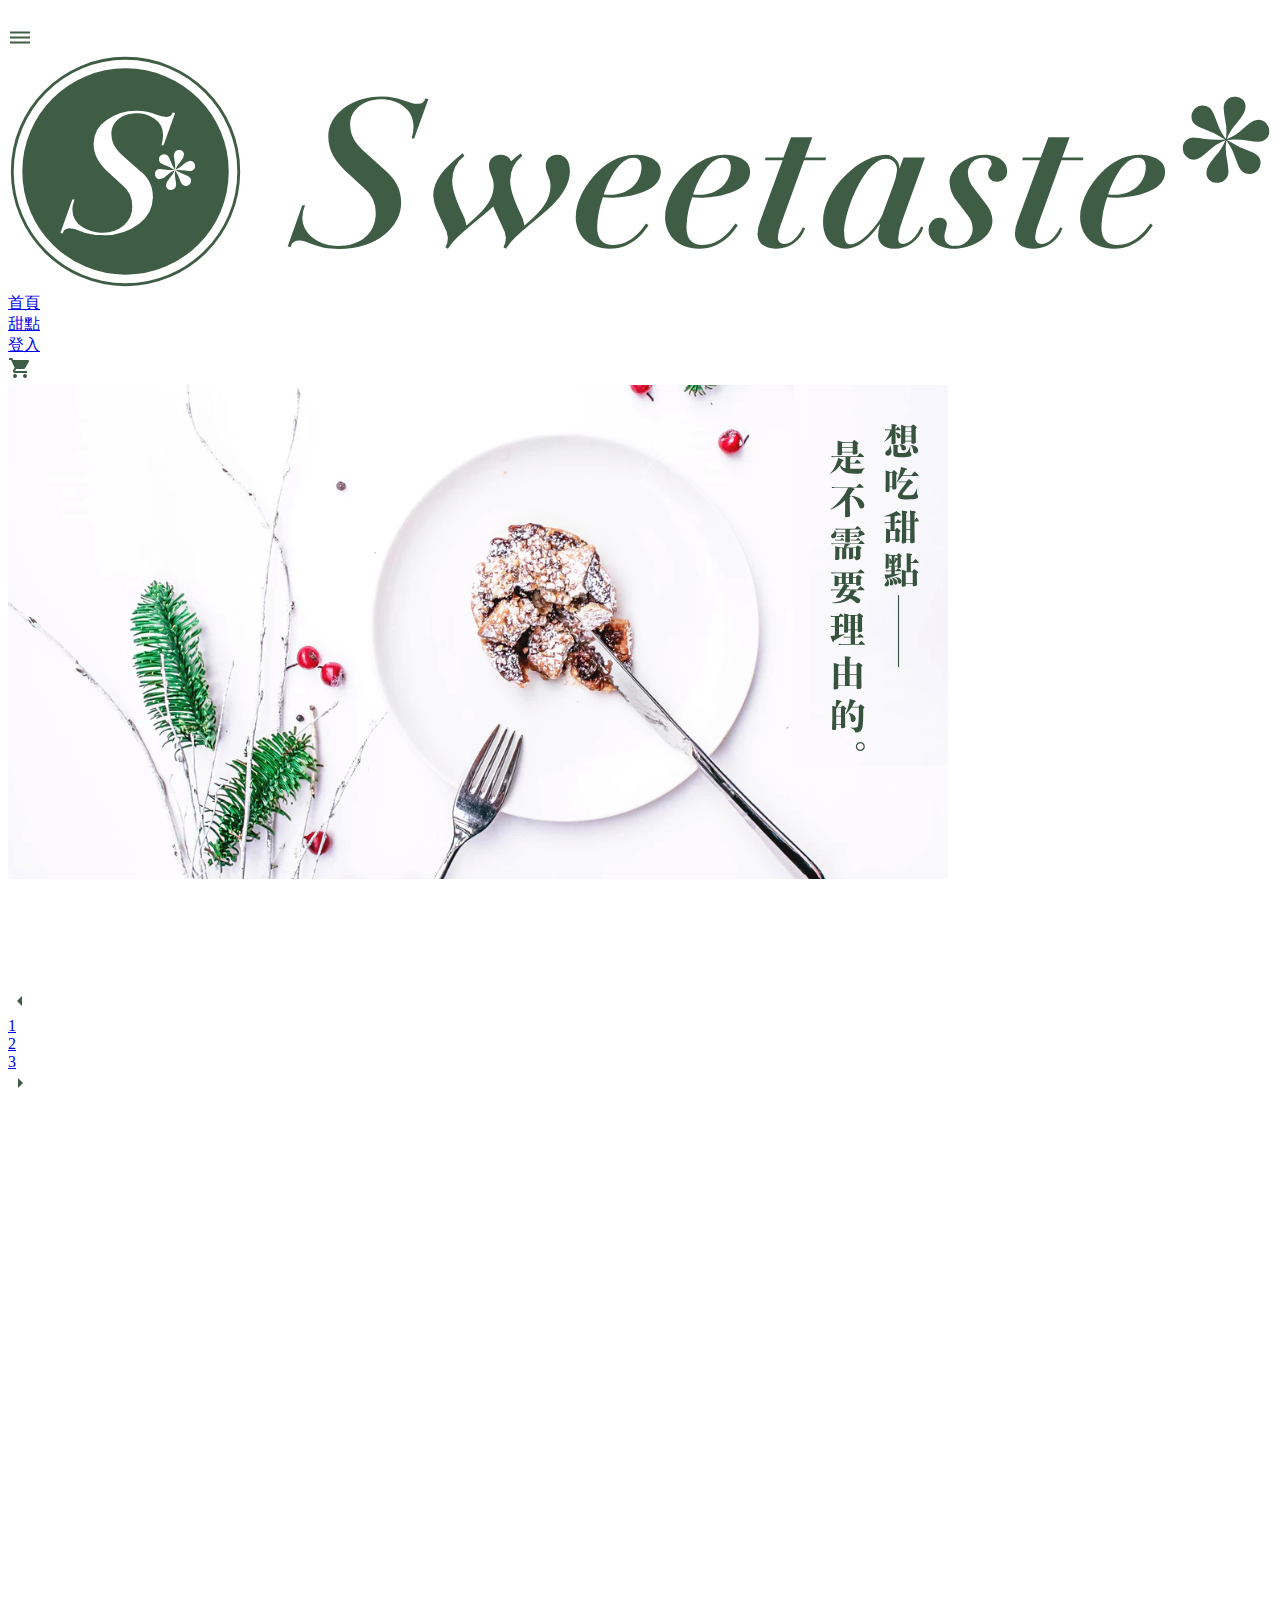
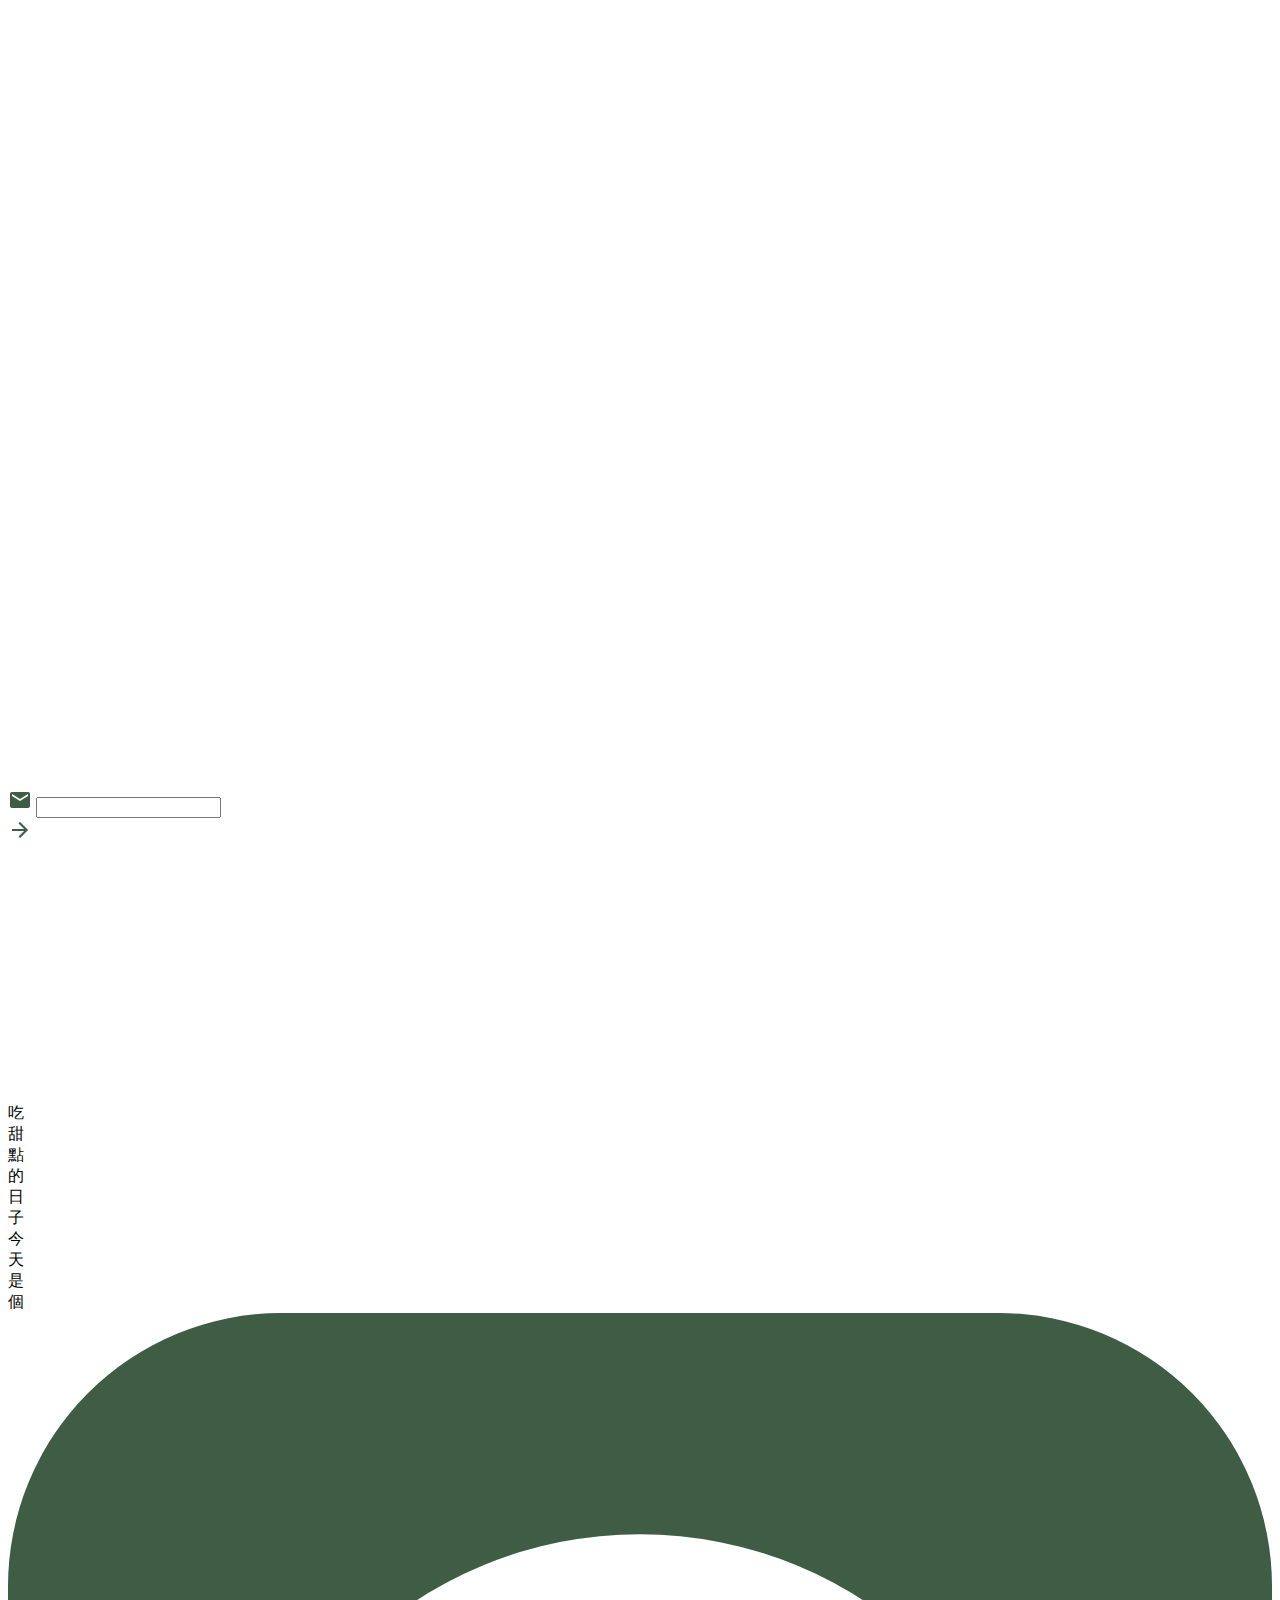
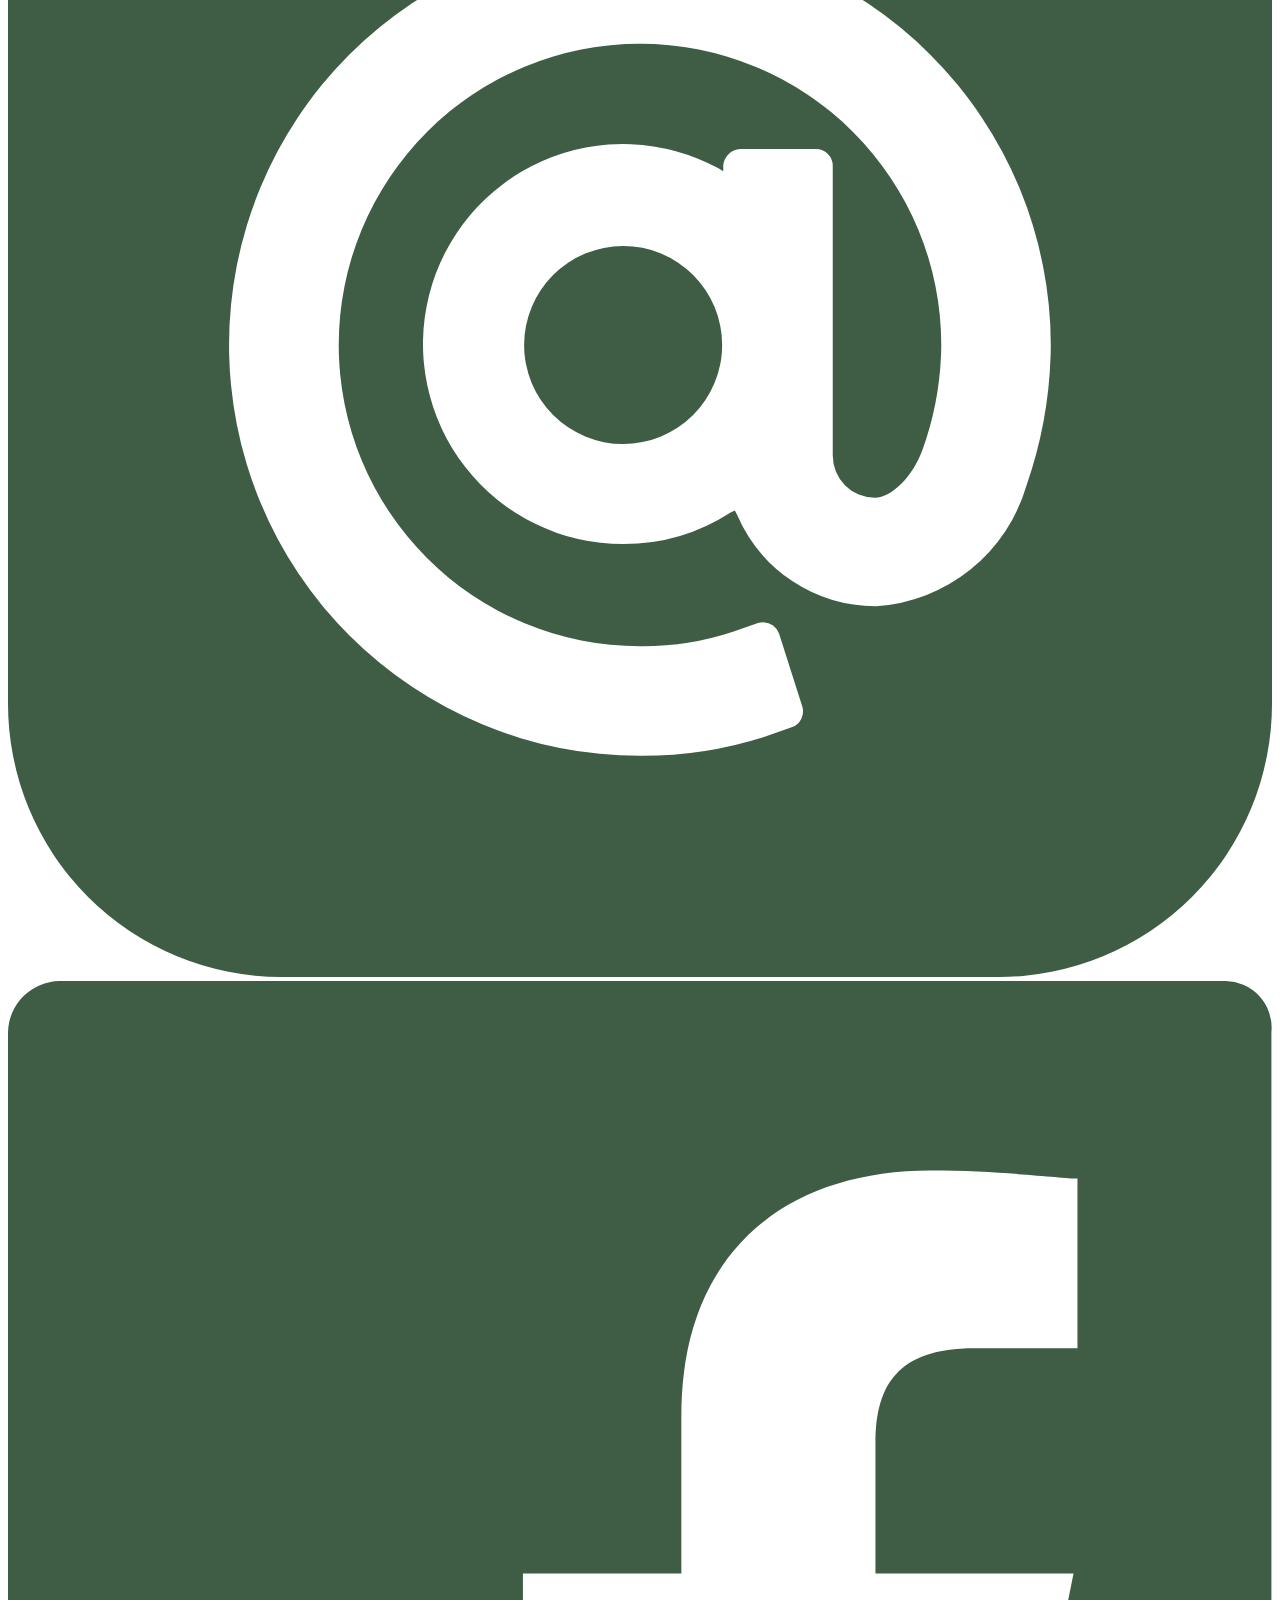
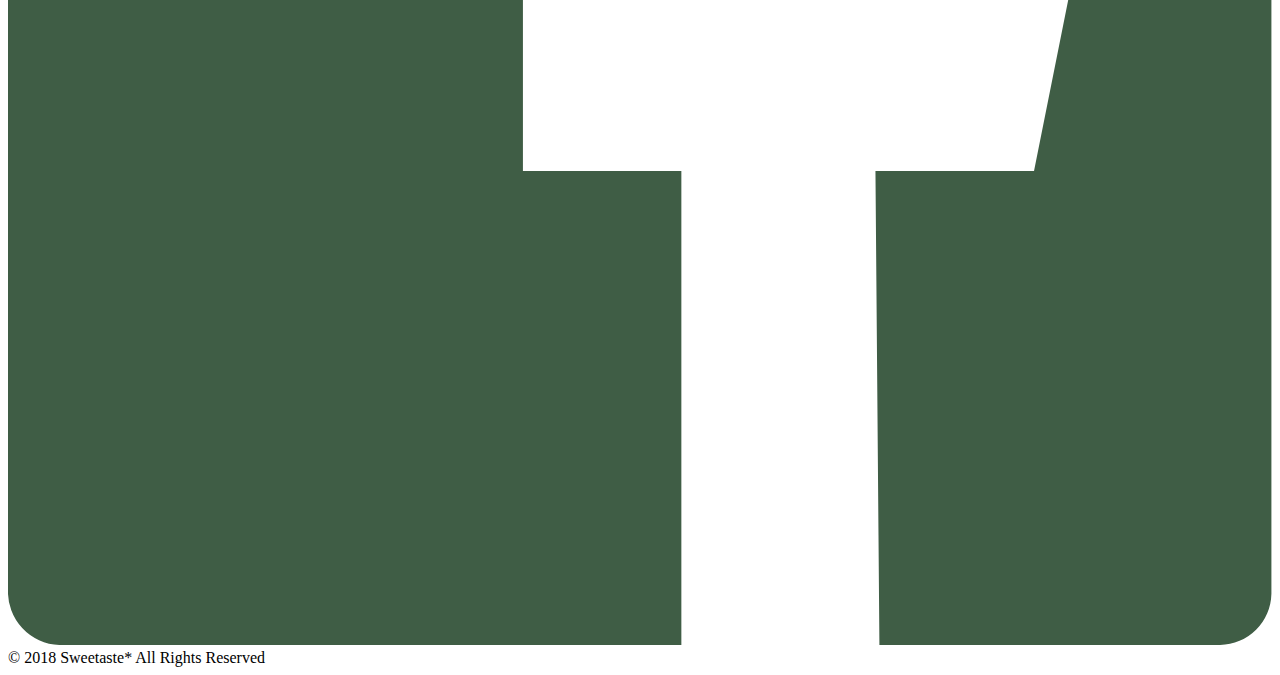
==== front-page/index.html @ cc8b9b6b "new doc frontpage" ====
<!DOCTYPE html>
<html lang="en">

<head>
    <meta charset="UTF-8"> 
    <meta name="viewport" content="width=device-width, initial-scale=1.0">
    <title>cake Demo</title>

    <link rel="stylesheet" href="./css/index.min.css">


     

</head>

<body>


    <div class="container">
        <div class="header d-flex">

            <div class="humberger d-md-none ">
                <img src="dehaze-24px.png" alt="">
            </div>

            <a href="#" class="logo-img" data-aos="fade-up-right">
                <img src="logo-all-dark.svg" alt="" class="logo">
            </a>




            <div class="navbar d-flex">
                <div class="home">
                    <a href="#">首頁</a>
                </div>
                <div class="sweet">
                    <a href="#">甜點</a>
                </div>
                <div class="login">
                    <a href="#">登入</a>
                </div>
                <div class="nav-img ml-auto ">
                    <a href="#"><img src="shopping_cart.png" alt=""></a>
                </div>
            </div>


        </div>





    </div>

    <div class=" banner container " data-aos="zoom-in-right" data-aos-offset="0" data-aos-delay="300"
        data-aos-duration="600" data-aos-mirror="true" data-aos-once="true">
        <img src="banner.png" alt="">
    </div>




    <div class="container  d-flex ">
        <div class="menu d-flex flex-column p-0 m-0 w-100" data-aos="fade-up-right">
            <div class="title-btn btn rounded-0 bg-green">
                甜點類別
            </div>
            <div class="active btn rounded-0 " data-aos="fade-up-right">
                <a href="#">所有甜點 (48)</a>
            </div>
            <div class="btn rounded-0" data-aos="fade-up-right">
                <a href="#">本日精選 (10)</a>
            </div>
            <div class="btn rounded-0" data-aos="fade-up-right">
                <a href="#">人氣推薦 (26)</a>
            </div>
            <div class="btn rounded-0" data-aos="fade-up-right">
                <a href="#">新品上市 (12)</a>
            </div>

        </div>

        
    </div>

    

    <div class="page-group d-flex">
        <a href="#">
            <div class="page left">
                <img src="arrow_left.png" alt="">
            </div>
        </a>

        <a href="#">
            <div class="page active ">1</div>
        </a>

        <a href="#">
            <div class="page ">2</div>
        </a>
        <a href="#">
            <div class="page ">3</div>
        </a>

        <a href="#">
            <div class="page right">
                <img src="arrow_right.png" alt="">
            </div>
        </a>

    </div>

    <div class="footer bg-green ">
        <div class=" contact  bg-green d-flex c-container w-100">

            <div class="logo d-flex" data-aos="fade-up-right">
                <img src="logo-light.svg" alt="">
                <div class="logo-text  ">
                    訂閱你我的甜蜜郵件
                </div>




            </div>


            <div class="input-btn d-flex border-0 ">

                <div class="email-form border-0 ">



                    <img src="mail-24px.png" alt="">
                    <input type="email" name="" id="email" class="form-control rounded-0">




                </div>

                <div class="btn btn-yellow border-0  d-flex justify-content-center arrow align-items-center rounded-0 ">
                    <a href="#"><img src="arrow_forward-24px.png" alt="" class="my-auto"></a></div>



            </div>



        </div>

        <div class="foot-bottom bg-lgreen pb-5  data-aos=" fade-up-right"">
            <div class="shop-wrap d-flex">
                <div class="info d-flex" data-aos="zoom-out-left">
                    <img src="logotype-sm-dark.svg" alt="">

                    <div class="info-text">
                        07-1234-5678 <br>
                        sweetaste@email.com <br>
                        800 高雄市新興區幸福路 520 號 <br>
                    </div>



                </div>

                <div class="slogan d-none d-md-flex  ">


                    <div class="slo-text1">
                        <div>吃</div>
                        <div>甜</div>
                        <div>點</div>
                        <div>的</div>
                        <div>日</div>
                        <div>子</div>
                        <div class=".dot">

                        </div>
                    </div>
                    <div class="slo-text2">
                        <div>今</div>
                        <div>天</div>
                        <div>是</div>
                        <div>個</div>
                        <div class="straight">
                            <div></div>
                        </div>
                    </div>

                </div>
            </div>
            <div class="copy-wrap d-flex flex-column flex-md-row justify-content-md-between">
                <div class="icon  p-0">
                    <a href="">
                        <img src="ic-line@.svg" alt="">
                    </a>
                    <a href="">
                        <img src="ic-facebook.svg" alt="">

                    </a>
                </div>

                <div class="copy  p-0 flex-start flex-md-end">© 2018 Sweetaste* All Rights Reserved</div>
            </div>
        </div>
    </div>





    <link rel="stylesheet" href="https://unpkg.com/aos@next/dist/aos.css" />
    <script src="https://unpkg.com/aos@next/dist/aos.js"></script>
    <script>
        // AOS.init();

        AOS.init({
            // Global settings:
            disable: false, // accepts following values: 'phone', 'tablet', 'mobile', boolean, expression or function
            startEvent: 'DOMContentLoaded', // name of the event dispatched on the document, that AOS should initialize on
            initClassName: 'aos-init', // class applied after initialization
            animatedClassName: 'aos-animate', // class applied on animation
            useClassNames: false, // if true, will add content of `data-aos` as classes on scroll
            disableMutationObserver: false, // disables automatic mutations' detections (advanced)
            debounceDelay: 50, // the delay on debounce used while resizing window (advanced)
            throttleDelay: 99, // the delay on throttle used while scrolling the page (advanced)


            // Settings that can be overridden on per-element basis, by `data-aos-*` attributes:
            offset: 200, // offset (in px) from the original trigger point
            delay: 200, // values from 0 to 3000, with step 50ms
            duration: 600, // values from 0 to 3000, with step 50ms
            easing: 'ease', // default easing for AOS animations
            once: true, // whether animation should happen only once - while scrolling down
            mirror: false, // whether elements should animate out while scrolling past them
            anchorPlacement: 'top-bottom', // defines which position of the element regarding to window should trigger the animation

        });
    </script>







</body>

</html>
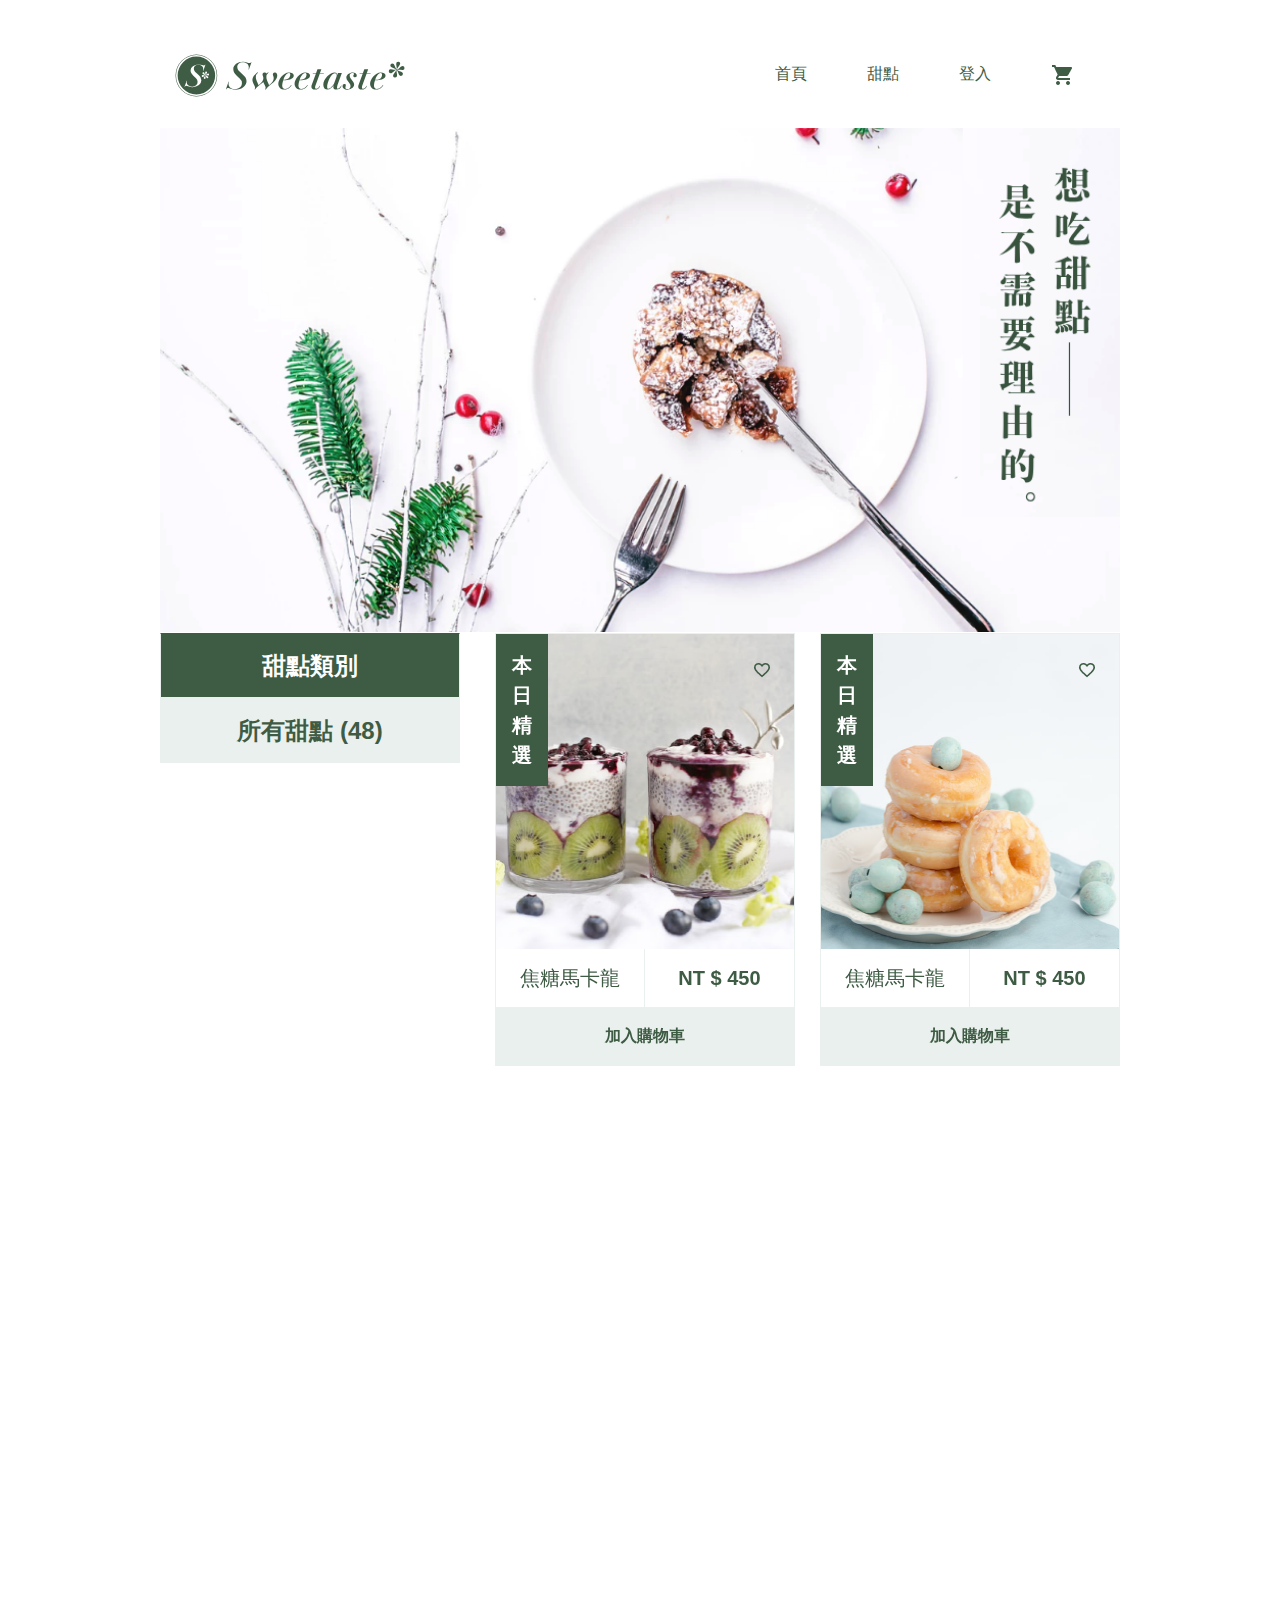
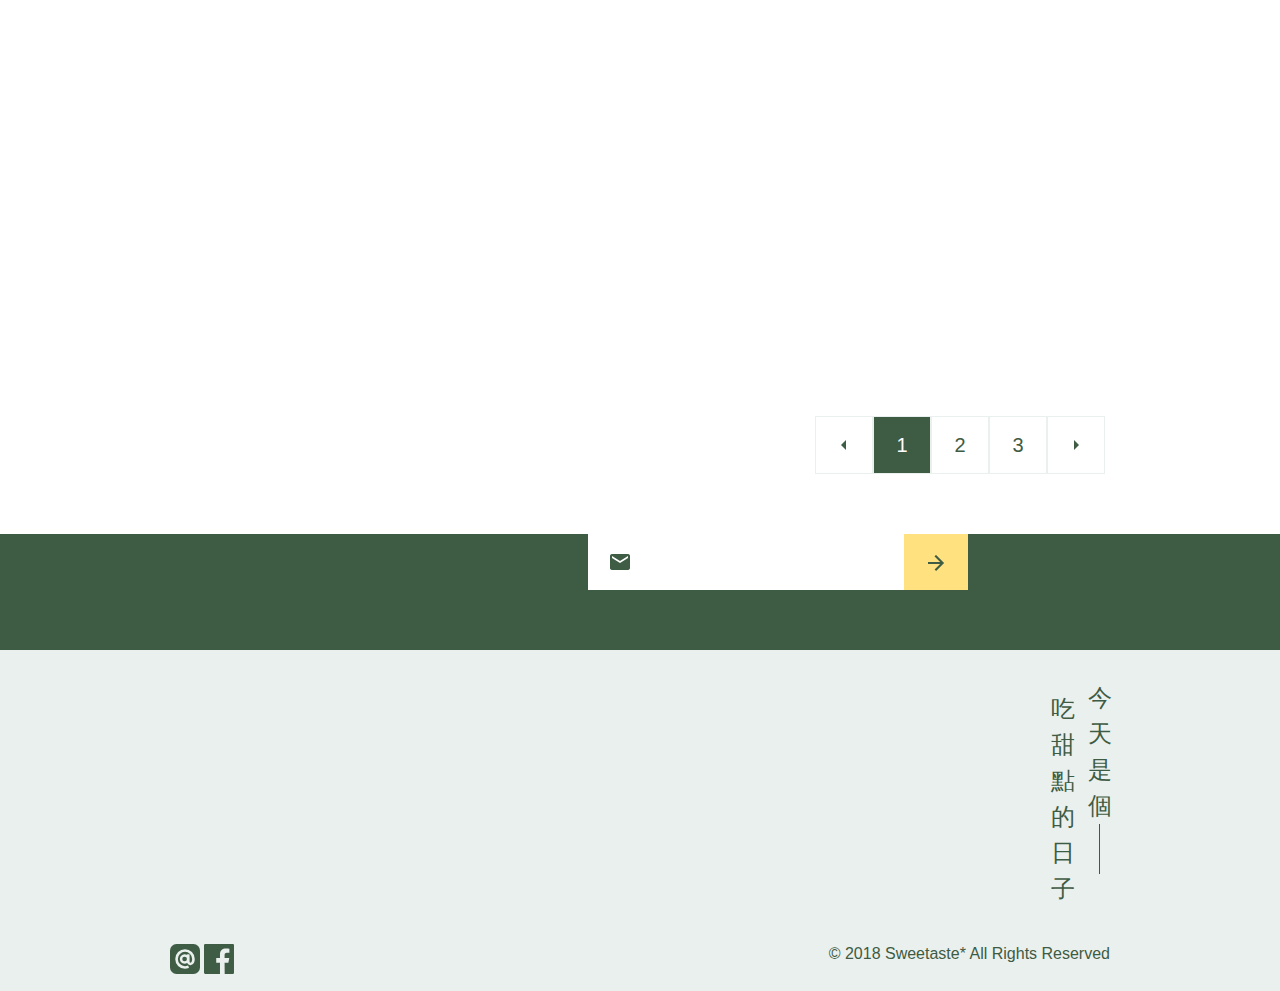
==== commit 01ddef67: "fixing input" ====
--- a/front-page/index.html
+++ b/front-page/index.html
@@ -6,7 +6,7 @@
     <meta name="viewport" content="width=device-width, initial-scale=1.0">
     <title>cake Demo</title>
 
-    <link rel="stylesheet" href="./css/index.min.css">
+    <link rel="stylesheet" href="../css/index.min.css">
 
 
      
@@ -56,30 +56,206 @@
 
     <div class=" banner container " data-aos="zoom-in-right" data-aos-offset="0" data-aos-delay="300"
         data-aos-duration="600" data-aos-mirror="true" data-aos-once="true">
-        <img src="banner.png" alt="">
+        <div class="row">
+            <img src="banner.png" alt="">
+        </div>
     </div>
 
 
 
 
     <div class="container  d-flex ">
-        <div class="menu d-flex flex-column p-0 m-0 w-100" data-aos="fade-up-right">
-            <div class="title-btn btn rounded-0 bg-green">
-                甜點類別
-            </div>
-            <div class="active btn rounded-0 " data-aos="fade-up-right">
-                <a href="#">所有甜點 (48)</a>
-            </div>
-            <div class="btn rounded-0" data-aos="fade-up-right">
-                <a href="#">本日精選 (10)</a>
-            </div>
-            <div class="btn rounded-0" data-aos="fade-up-right">
-                <a href="#">人氣推薦 (26)</a>
-            </div>
-            <div class="btn rounded-0" data-aos="fade-up-right">
-                <a href="#">新品上市 (12)</a>
-            </div>
-
+        <div class="row">
+            <div class="menu col-12 col-md-4 d-flex flex-column p-0 m-0 w-100" data-aos="fade-up-right">
+                <div class="title-btn btn rounded-0 bg-green">
+                    甜點類別
+                </div>
+                <div class="active btn rounded-0 " data-aos="fade-up-right">
+                    <a href="#">所有甜點 (48)</a>
+                </div>
+                <div class="btn rounded-0" data-aos="fade-up-right">
+                    <a href="#">本日精選 (10)</a>
+                </div>
+                <div class="btn rounded-0" data-aos="fade-up-right">
+                    <a href="#">人氣推薦 (26)</a>
+                </div>
+                <div class="btn rounded-0" data-aos="fade-up-right">
+                    <a href="#">新品上市 (12)</a>
+                </div>
+    
+            </div>
+    
+            <div class=" product col-md-8 pr-0">
+                <div class="product-item" data-aos="fade-up-right">
+                    <img src="p-1.png" alt="">
+                    <div class="info d-flex">
+                        <div class="name">焦糖馬卡龍
+        
+                        </div>
+                        <div class="price">NT $ 450</div>
+                    </div>
+        
+        
+                    <a href="#" class="btn text-primary rounded-0">
+        
+                        加入購物車
+        
+                    </a>
+        
+        
+                    <div class="tag bg-green">本 <br> 日 <br> 精 <br> 選</div>
+        
+                    <a href="#">
+                        <div class="love">
+                            <img src="favorite_border.png" alt="" class="w-100">
+                        </div>
+                    </a>
+        
+        
+                </div>
+                <div class="product-item" data-aos="fade-up-left">
+                    <img src="p-2.png" alt="">
+                    <div class="info d-flex">
+                        <div class="name">焦糖馬卡龍</div>
+                        <div class="price">NT $ 450</div>
+                    </div>
+        
+        
+                    <a href="#" class="btn text-primary rounded-0">
+        
+                        加入購物車
+        
+                    </a>
+        
+                    <div class="tag bg-green">本 <br> 日 <br> 精 <br> 選</div>
+        
+                    <a href="#">
+                        <div class="love">
+                            <img src="favorite_border.png" alt="">
+                        </div>
+                    </a>
+                </div>
+                <div class="product-item" data-aos="fade-up-right">
+                    <img src="p-3.png" alt="">
+                    <div class="info d-flex">
+                        <div class="name">焦糖馬卡龍</div>
+                        <div class="price">NT $ 450</div>
+                    </div>
+        
+        
+                    <a href="#" class="btn text-primary rounded-0">
+        
+                        加入購物車
+        
+                    </a>
+        
+                    <div class="tag bg-green">本 <br> 日 <br> 精 <br> 選</div>
+        
+                    <a href="#">
+                        <div class="love">
+                            <img src="favorite_border.png" alt="">
+                        </div>
+                    </a>
+                </div>
+                <div class="product-item d-none d-md-block" data-aos="fade-up-left">
+                    <img src="p-4.png" alt="">
+                    <div class="info d-flex">
+                        <div class="name">焦糖馬卡龍</div>
+                        <div class="price">NT $ 450</div>
+                    </div>
+        
+        
+                    <a href="#" class="btn text-primary rounded-0">
+        
+                        加入購物車
+        
+                    </a>
+        
+                    <div class="tag bg-green">本 <br> 日 <br> 精 <br> 選</div>
+        
+                    <a href="#">
+                        <div class="love">
+                            <img src="favorite_border.png" alt="">
+                        </div>
+                    </a>
+                </div>
+                <div class="product-item d-none d-md-block" data-aos="fade-up-right">
+                    <img src="p-5.png" alt="">
+                    <div class="info d-flex">
+                        <div class="name">焦糖馬卡龍</div>
+                        <div class="price">NT $ 450</div>
+                    </div>
+        
+        
+                    <a href="#" class="btn text-primary rounded-0">
+        
+                        加入購物車
+        
+                    </a>
+                    <div class="tag bg-green">本 <br> 日 <br> 精 <br> 選</div>
+        
+                    <a href="#">
+                        <div class="love">
+                            <img src="favorite_border.png" alt="">
+                        </div>
+                    </a>
+                </div>
+                <div class="product-item d-none d-md-block" data-aos="fade-up-left">
+                    <img src="p-6.png" alt="">
+                    <div class="info">
+                        <div class="name">焦糖馬卡龍</div>
+                        <div class="price">NT $ 450</div>
+                    </div>
+        
+        
+                    <a href="#" class="btn text-primary rounded-0">
+        
+                        加入購物車
+        
+                    </a>
+                    <div class="tag bg-green">本 <br> 日 <br> 精 <br> 選</div>
+        
+                    <a href="#">
+                        <div class="love">
+                            <img src="favorite_border.png" alt="">
+                        </div>
+                    </a>
+                </div>
+
+                <!-- 頁碼 -->
+
+                
+
+
+            </div>
+
+            <div class="row justify-content-center justify-content-md-end w-100">
+                <div class="page-group d-flex pt-4  ">
+                    <a href="#">
+                        <div class="page left">
+                            <img src="arrow_left.png" alt="">
+                        </div>
+                    </a>
+            
+                    <a href="#">
+                        <div class="page active ">1</div>
+                    </a>
+            
+                    <a href="#">
+                        <div class="page ">2</div>
+                    </a>
+                    <a href="#">
+                        <div class="page ">3</div>
+                    </a>
+            
+                    <a href="#">
+                        <div class="page right">
+                            <img src="arrow_right.png" alt="">
+                        </div>
+                    </a>
+            
+                </div>
+            </div>
         </div>
 
         
@@ -87,31 +263,9 @@
 
     
 
-    <div class="page-group d-flex">
-        <a href="#">
-            <div class="page left">
-                <img src="arrow_left.png" alt="">
-            </div>
-        </a>
-
-        <a href="#">
-            <div class="page active ">1</div>
-        </a>
-
-        <a href="#">
-            <div class="page ">2</div>
-        </a>
-        <a href="#">
-            <div class="page ">3</div>
-        </a>
-
-        <a href="#">
-            <div class="page right">
-                <img src="arrow_right.png" alt="">
-            </div>
-        </a>
-
-    </div>
+    
+
+
 
     <div class="footer bg-green ">
         <div class=" contact  bg-green d-flex c-container w-100">
@@ -128,7 +282,7 @@
             </div>
 
 
-            <div class="input-btn d-flex border-0 ">
+            <div class="input-btn d-flex border-0 p-0 mx-auto my-mb-auto">
 
                 <div class="email-form border-0 ">
 
--- a/css/index.min.css
+++ b/css/index.min.css
@@ -0,0 +1,7 @@
+/*!
+ * Bootstrap v4.3.1 (https://getbootstrap.com/)
+ * Copyright 2011-2019 The Bootstrap Authors
+ * Copyright 2011-2019 Twitter, Inc.
+ * Licensed under MIT (https://github.com/twbs/bootstrap/blob/master/LICENSE)
+ */:root{--blue: #007bff;--indigo: #6610f2;--purple: #6f42c1;--pink: #e83e8c;--red: #dc3545;--orange: #fd7e14;--yellow: #ffc107;--green: #28a745;--teal: #20c997;--cyan: #17a2b8;--white: #fff;--gray: #6c757d;--gray-dark: #343a40;--primary: #3E5B43;--secondary: #EAF0EC;--success: #28a745;--info: #17a2b8;--warning: #ffc107;--danger: #dc3545;--light: #f8f9fa;--dark: #343a40;--yellow: #FFE180;--breakpoint-xs: 0;--breakpoint-sm: 576px;--breakpoint-md: 768px;--breakpoint-lg: 992px;--breakpoint-xl: 1200px;--font-family-sans-serif: -apple-system, BlinkMacSystemFont, "Segoe UI", Roboto, "Helvetica Neue", Arial, "Noto Sans", sans-serif, "Apple Color Emoji", "Segoe UI Emoji", "Segoe UI Symbol", "Noto Color Emoji";--font-family-monospace: SFMono-Regular, Menlo, Monaco, Consolas, "Liberation Mono", "Courier New", monospace}*,*::before,*::after{-webkit-box-sizing:border-box;box-sizing:border-box}html{font-family:sans-serif;line-height:1.15;-webkit-text-size-adjust:100%;-webkit-tap-highlight-color:rgba(0,0,0,0)}article,aside,figcaption,figure,footer,header,hgroup,main,nav,section{display:block}body{margin:0;font-family:-apple-system,BlinkMacSystemFont,"Segoe UI",Roboto,"Helvetica Neue",Arial,"Noto Sans",sans-serif,"Apple Color Emoji","Segoe UI Emoji","Segoe UI Symbol","Noto Color Emoji";font-size:1rem;font-weight:400;line-height:1.5;color:#212529;text-align:left;background-color:#fff}[tabindex="-1"]:focus{outline:0 !important}hr{-webkit-box-sizing:content-box;box-sizing:content-box;height:0;overflow:visible}h1,h2,h3,h4,h5,h6{margin-top:0;margin-bottom:.5rem}p{margin-top:0;margin-bottom:1rem}abbr[title],abbr[data-original-title]{text-decoration:underline;-webkit-text-decoration:underline dotted;text-decoration:underline dotted;cursor:help;border-bottom:0;text-decoration-skip-ink:none}address{margin-bottom:1rem;font-style:normal;line-height:inherit}ol,ul,dl{margin-top:0;margin-bottom:1rem}ol ol,ul ul,ol ul,ul ol{margin-bottom:0}dt{font-weight:700}dd{margin-bottom:.5rem;margin-left:0}blockquote{margin:0 0 1rem}b,strong{font-weight:bolder}small{font-size:80%}sub,sup{position:relative;font-size:75%;line-height:0;vertical-align:baseline}sub{bottom:-.25em}sup{top:-.5em}a{color:#3E5B43;text-decoration:none;background-color:transparent}a:hover{color:#1f2e22;text-decoration:underline}a:not([href]):not([tabindex]){color:inherit;text-decoration:none}a:not([href]):not([tabindex]):hover,a:not([href]):not([tabindex]):focus{color:inherit;text-decoration:none}a:not([href]):not([tabindex]):focus{outline:0}pre,code,kbd,samp{font-family:SFMono-Regular,Menlo,Monaco,Consolas,"Liberation Mono","Courier New",monospace;font-size:1em}pre{margin-top:0;margin-bottom:1rem;overflow:auto}figure{margin:0 0 1rem}img{vertical-align:middle;border-style:none}svg{overflow:hidden;vertical-align:middle}table{border-collapse:collapse}caption{padding-top:.75rem;padding-bottom:.75rem;color:#6c757d;text-align:left;caption-side:bottom}th{text-align:inherit}label{display:inline-block;margin-bottom:.5rem}button{border-radius:0}button:focus{outline:1px dotted;outline:5px auto -webkit-focus-ring-color}input,button,select,optgroup,textarea{margin:0;font-family:inherit;font-size:inherit;line-height:inherit}button,input{overflow:visible}button,select{text-transform:none}select{word-wrap:normal}button,[type="button"],[type="reset"],[type="submit"]{-webkit-appearance:button}button:not(:disabled),[type="button"]:not(:disabled),[type="reset"]:not(:disabled),[type="submit"]:not(:disabled){cursor:pointer}button::-moz-focus-inner,[type="button"]::-moz-focus-inner,[type="reset"]::-moz-focus-inner,[type="submit"]::-moz-focus-inner{padding:0;border-style:none}input[type="radio"],input[type="checkbox"]{-webkit-box-sizing:border-box;box-sizing:border-box;padding:0}input[type="date"],input[type="time"],input[type="datetime-local"],input[type="month"]{-webkit-appearance:listbox}textarea{overflow:auto;resize:vertical}fieldset{min-width:0;padding:0;margin:0;border:0}legend{display:block;width:100%;max-width:100%;padding:0;margin-bottom:.5rem;font-size:1.5rem;line-height:inherit;color:inherit;white-space:normal}progress{vertical-align:baseline}[type="number"]::-webkit-inner-spin-button,[type="number"]::-webkit-outer-spin-button{height:auto}[type="search"]{outline-offset:-2px;-webkit-appearance:none}[type="search"]::-webkit-search-decoration{-webkit-appearance:none}::-webkit-file-upload-button{font:inherit;-webkit-appearance:button}output{display:inline-block}summary{display:list-item;cursor:pointer}template{display:none}[hidden]{display:none !important}h1,h2,h3,h4,h5,h6,.h1,.h2,.h3,.h4,.h5,.h6{margin-bottom:.5rem;font-weight:500;line-height:1.2}h1,.h1{font-size:2.5rem}h2,.h2{font-size:2rem}h3,.h3{font-size:1.75rem}h4,.h4{font-size:1.5rem}h5,.h5{font-size:1.25rem}h6,.h6{font-size:1rem}.lead{font-size:1.25rem;font-weight:300}.display-1{font-size:6rem;font-weight:300;line-height:1.2}.display-2{font-size:5.5rem;font-weight:300;line-height:1.2}.display-3{font-size:4.5rem;font-weight:300;line-height:1.2}.display-4{font-size:3.5rem;font-weight:300;line-height:1.2}hr{margin-top:1rem;margin-bottom:1rem;border:0;border-top:1px solid rgba(0,0,0,0.1)}small,.small{font-size:80%;font-weight:400}mark,.mark{padding:.2em;background-color:#fcf8e3}.list-unstyled{padding-left:0;list-style:none}.list-inline{padding-left:0;list-style:none}.list-inline-item{display:inline-block}.list-inline-item:not(:last-child){margin-right:.5rem}.initialism{font-size:90%;text-transform:uppercase}.blockquote{margin-bottom:1rem;font-size:1.25rem}.blockquote-footer{display:block;font-size:80%;color:#6c757d}.blockquote-footer::before{content:"\2014\00A0"}.img-fluid{max-width:100%;height:auto}.img-thumbnail{padding:.25rem;background-color:#fff;border:1px solid #dee2e6;border-radius:.25rem;max-width:100%;height:auto}.figure{display:inline-block}.figure-img{margin-bottom:.5rem;line-height:1}.figure-caption{font-size:90%;color:#6c757d}code{font-size:87.5%;color:#e83e8c;word-break:break-word}a>code{color:inherit}kbd{padding:.2rem .4rem;font-size:87.5%;color:#fff;background-color:#212529;border-radius:.2rem}kbd kbd{padding:0;font-size:100%;font-weight:700}pre{display:block;font-size:87.5%;color:#212529}pre code{font-size:inherit;color:inherit;word-break:normal}.pre-scrollable{max-height:340px;overflow-y:scroll}.container{width:100%;padding-right:15px;padding-left:15px;margin-right:auto;margin-left:auto}@media (min-width: 576px){.container{max-width:540px}}@media (min-width: 768px){.container{max-width:720px}}@media (min-width: 992px){.container{max-width:960px}}@media (min-width: 1200px){.container{max-width:1140px}}.container-fluid{width:100%;padding-right:15px;padding-left:15px;margin-right:auto;margin-left:auto}.row{display:-webkit-box;display:-ms-flexbox;display:flex;-ms-flex-wrap:wrap;flex-wrap:wrap;margin-right:-15px;margin-left:-15px}.no-gutters{margin-right:0;margin-left:0}.no-gutters>.col,.no-gutters>[class*="col-"]{padding-right:0;padding-left:0}.col-1,.col-2,.col-3,.col-4,.col-5,.col-6,.col-7,.col-8,.col-9,.col-10,.col-11,.col-12,.col,.col-auto,.col-sm-1,.col-sm-2,.col-sm-3,.col-sm-4,.col-sm-5,.col-sm-6,.col-sm-7,.col-sm-8,.col-sm-9,.col-sm-10,.col-sm-11,.col-sm-12,.col-sm,.col-sm-auto,.col-md-1,.col-md-2,.col-md-3,.col-md-4,.col-md-5,.col-md-6,.col-md-7,.col-md-8,.col-md-9,.col-md-10,.col-md-11,.col-md-12,.col-md,.col-md-auto,.col-lg-1,.col-lg-2,.col-lg-3,.col-lg-4,.col-lg-5,.col-lg-6,.col-lg-7,.col-lg-8,.col-lg-9,.col-lg-10,.col-lg-11,.col-lg-12,.col-lg,.col-lg-auto,.col-xl-1,.col-xl-2,.col-xl-3,.col-xl-4,.col-xl-5,.col-xl-6,.col-xl-7,.col-xl-8,.col-xl-9,.col-xl-10,.col-xl-11,.col-xl-12,.col-xl,.col-xl-auto{position:relative;width:100%;padding-right:15px;padding-left:15px}.col{-ms-flex-preferred-size:0;flex-basis:0;-webkit-box-flex:1;-ms-flex-positive:1;flex-grow:1;max-width:100%}.col-auto{-webkit-box-flex:0;-ms-flex:0 0 auto;flex:0 0 auto;width:auto;max-width:100%}.col-1{-webkit-box-flex:0;-ms-flex:0 0 8.33333%;flex:0 0 8.33333%;max-width:8.33333%}.col-2{-webkit-box-flex:0;-ms-flex:0 0 16.66667%;flex:0 0 16.66667%;max-width:16.66667%}.col-3{-webkit-box-flex:0;-ms-flex:0 0 25%;flex:0 0 25%;max-width:25%}.col-4{-webkit-box-flex:0;-ms-flex:0 0 33.33333%;flex:0 0 33.33333%;max-width:33.33333%}.col-5{-webkit-box-flex:0;-ms-flex:0 0 41.66667%;flex:0 0 41.66667%;max-width:41.66667%}.col-6{-webkit-box-flex:0;-ms-flex:0 0 50%;flex:0 0 50%;max-width:50%}.col-7{-webkit-box-flex:0;-ms-flex:0 0 58.33333%;flex:0 0 58.33333%;max-width:58.33333%}.col-8{-webkit-box-flex:0;-ms-flex:0 0 66.66667%;flex:0 0 66.66667%;max-width:66.66667%}.col-9{-webkit-box-flex:0;-ms-flex:0 0 75%;flex:0 0 75%;max-width:75%}.col-10{-webkit-box-flex:0;-ms-flex:0 0 83.33333%;flex:0 0 83.33333%;max-width:83.33333%}.col-11{-webkit-box-flex:0;-ms-flex:0 0 91.66667%;flex:0 0 91.66667%;max-width:91.66667%}.col-12{-webkit-box-flex:0;-ms-flex:0 0 100%;flex:0 0 100%;max-width:100%}.order-first{-webkit-box-ordinal-group:0;-ms-flex-order:-1;order:-1}.order-last{-webkit-box-ordinal-group:14;-ms-flex-order:13;order:13}.order-0{-webkit-box-ordinal-group:1;-ms-flex-order:0;order:0}.order-1{-webkit-box-ordinal-group:2;-ms-flex-order:1;order:1}.order-2{-webkit-box-ordinal-group:3;-ms-flex-order:2;order:2}.order-3{-webkit-box-ordinal-group:4;-ms-flex-order:3;order:3}.order-4{-webkit-box-ordinal-group:5;-ms-flex-order:4;order:4}.order-5{-webkit-box-ordinal-group:6;-ms-flex-order:5;order:5}.order-6{-webkit-box-ordinal-group:7;-ms-flex-order:6;order:6}.order-7{-webkit-box-ordinal-group:8;-ms-flex-order:7;order:7}.order-8{-webkit-box-ordinal-group:9;-ms-flex-order:8;order:8}.order-9{-webkit-box-ordinal-group:10;-ms-flex-order:9;order:9}.order-10{-webkit-box-ordinal-group:11;-ms-flex-order:10;order:10}.order-11{-webkit-box-ordinal-group:12;-ms-flex-order:11;order:11}.order-12{-webkit-box-ordinal-group:13;-ms-flex-order:12;order:12}.offset-1{margin-left:8.33333%}.offset-2{margin-left:16.66667%}.offset-3{margin-left:25%}.offset-4{margin-left:33.33333%}.offset-5{margin-left:41.66667%}.offset-6{margin-left:50%}.offset-7{margin-left:58.33333%}.offset-8{margin-left:66.66667%}.offset-9{margin-left:75%}.offset-10{margin-left:83.33333%}.offset-11{margin-left:91.66667%}@media (min-width: 576px){.col-sm{-ms-flex-preferred-size:0;flex-basis:0;-webkit-box-flex:1;-ms-flex-positive:1;flex-grow:1;max-width:100%}.col-sm-auto{-webkit-box-flex:0;-ms-flex:0 0 auto;flex:0 0 auto;width:auto;max-width:100%}.col-sm-1{-webkit-box-flex:0;-ms-flex:0 0 8.33333%;flex:0 0 8.33333%;max-width:8.33333%}.col-sm-2{-webkit-box-flex:0;-ms-flex:0 0 16.66667%;flex:0 0 16.66667%;max-width:16.66667%}.col-sm-3{-webkit-box-flex:0;-ms-flex:0 0 25%;flex:0 0 25%;max-width:25%}.col-sm-4{-webkit-box-flex:0;-ms-flex:0 0 33.33333%;flex:0 0 33.33333%;max-width:33.33333%}.col-sm-5{-webkit-box-flex:0;-ms-flex:0 0 41.66667%;flex:0 0 41.66667%;max-width:41.66667%}.col-sm-6{-webkit-box-flex:0;-ms-flex:0 0 50%;flex:0 0 50%;max-width:50%}.col-sm-7{-webkit-box-flex:0;-ms-flex:0 0 58.33333%;flex:0 0 58.33333%;max-width:58.33333%}.col-sm-8{-webkit-box-flex:0;-ms-flex:0 0 66.66667%;flex:0 0 66.66667%;max-width:66.66667%}.col-sm-9{-webkit-box-flex:0;-ms-flex:0 0 75%;flex:0 0 75%;max-width:75%}.col-sm-10{-webkit-box-flex:0;-ms-flex:0 0 83.33333%;flex:0 0 83.33333%;max-width:83.33333%}.col-sm-11{-webkit-box-flex:0;-ms-flex:0 0 91.66667%;flex:0 0 91.66667%;max-width:91.66667%}.col-sm-12{-webkit-box-flex:0;-ms-flex:0 0 100%;flex:0 0 100%;max-width:100%}.order-sm-first{-webkit-box-ordinal-group:0;-ms-flex-order:-1;order:-1}.order-sm-last{-webkit-box-ordinal-group:14;-ms-flex-order:13;order:13}.order-sm-0{-webkit-box-ordinal-group:1;-ms-flex-order:0;order:0}.order-sm-1{-webkit-box-ordinal-group:2;-ms-flex-order:1;order:1}.order-sm-2{-webkit-box-ordinal-group:3;-ms-flex-order:2;order:2}.order-sm-3{-webkit-box-ordinal-group:4;-ms-flex-order:3;order:3}.order-sm-4{-webkit-box-ordinal-group:5;-ms-flex-order:4;order:4}.order-sm-5{-webkit-box-ordinal-group:6;-ms-flex-order:5;order:5}.order-sm-6{-webkit-box-ordinal-group:7;-ms-flex-order:6;order:6}.order-sm-7{-webkit-box-ordinal-group:8;-ms-flex-order:7;order:7}.order-sm-8{-webkit-box-ordinal-group:9;-ms-flex-order:8;order:8}.order-sm-9{-webkit-box-ordinal-group:10;-ms-flex-order:9;order:9}.order-sm-10{-webkit-box-ordinal-group:11;-ms-flex-order:10;order:10}.order-sm-11{-webkit-box-ordinal-group:12;-ms-flex-order:11;order:11}.order-sm-12{-webkit-box-ordinal-group:13;-ms-flex-order:12;order:12}.offset-sm-0{margin-left:0}.offset-sm-1{margin-left:8.33333%}.offset-sm-2{margin-left:16.66667%}.offset-sm-3{margin-left:25%}.offset-sm-4{margin-left:33.33333%}.offset-sm-5{margin-left:41.66667%}.offset-sm-6{margin-left:50%}.offset-sm-7{margin-left:58.33333%}.offset-sm-8{margin-left:66.66667%}.offset-sm-9{margin-left:75%}.offset-sm-10{margin-left:83.33333%}.offset-sm-11{margin-left:91.66667%}}@media (min-width: 768px){.col-md{-ms-flex-preferred-size:0;flex-basis:0;-webkit-box-flex:1;-ms-flex-positive:1;flex-grow:1;max-width:100%}.col-md-auto{-webkit-box-flex:0;-ms-flex:0 0 auto;flex:0 0 auto;width:auto;max-width:100%}.col-md-1{-webkit-box-flex:0;-ms-flex:0 0 8.33333%;flex:0 0 8.33333%;max-width:8.33333%}.col-md-2{-webkit-box-flex:0;-ms-flex:0 0 16.66667%;flex:0 0 16.66667%;max-width:16.66667%}.col-md-3{-webkit-box-flex:0;-ms-flex:0 0 25%;flex:0 0 25%;max-width:25%}.col-md-4{-webkit-box-flex:0;-ms-flex:0 0 33.33333%;flex:0 0 33.33333%;max-width:33.33333%}.col-md-5{-webkit-box-flex:0;-ms-flex:0 0 41.66667%;flex:0 0 41.66667%;max-width:41.66667%}.col-md-6{-webkit-box-flex:0;-ms-flex:0 0 50%;flex:0 0 50%;max-width:50%}.col-md-7{-webkit-box-flex:0;-ms-flex:0 0 58.33333%;flex:0 0 58.33333%;max-width:58.33333%}.col-md-8{-webkit-box-flex:0;-ms-flex:0 0 66.66667%;flex:0 0 66.66667%;max-width:66.66667%}.col-md-9{-webkit-box-flex:0;-ms-flex:0 0 75%;flex:0 0 75%;max-width:75%}.col-md-10{-webkit-box-flex:0;-ms-flex:0 0 83.33333%;flex:0 0 83.33333%;max-width:83.33333%}.col-md-11{-webkit-box-flex:0;-ms-flex:0 0 91.66667%;flex:0 0 91.66667%;max-width:91.66667%}.col-md-12{-webkit-box-flex:0;-ms-flex:0 0 100%;flex:0 0 100%;max-width:100%}.order-md-first{-webkit-box-ordinal-group:0;-ms-flex-order:-1;order:-1}.order-md-last{-webkit-box-ordinal-group:14;-ms-flex-order:13;order:13}.order-md-0{-webkit-box-ordinal-group:1;-ms-flex-order:0;order:0}.order-md-1{-webkit-box-ordinal-group:2;-ms-flex-order:1;order:1}.order-md-2{-webkit-box-ordinal-group:3;-ms-flex-order:2;order:2}.order-md-3{-webkit-box-ordinal-group:4;-ms-flex-order:3;order:3}.order-md-4{-webkit-box-ordinal-group:5;-ms-flex-order:4;order:4}.order-md-5{-webkit-box-ordinal-group:6;-ms-flex-order:5;order:5}.order-md-6{-webkit-box-ordinal-group:7;-ms-flex-order:6;order:6}.order-md-7{-webkit-box-ordinal-group:8;-ms-flex-order:7;order:7}.order-md-8{-webkit-box-ordinal-group:9;-ms-flex-order:8;order:8}.order-md-9{-webkit-box-ordinal-group:10;-ms-flex-order:9;order:9}.order-md-10{-webkit-box-ordinal-group:11;-ms-flex-order:10;order:10}.order-md-11{-webkit-box-ordinal-group:12;-ms-flex-order:11;order:11}.order-md-12{-webkit-box-ordinal-group:13;-ms-flex-order:12;order:12}.offset-md-0{margin-left:0}.offset-md-1{margin-left:8.33333%}.offset-md-2{margin-left:16.66667%}.offset-md-3{margin-left:25%}.offset-md-4{margin-left:33.33333%}.offset-md-5{margin-left:41.66667%}.offset-md-6{margin-left:50%}.offset-md-7{margin-left:58.33333%}.offset-md-8{margin-left:66.66667%}.offset-md-9{margin-left:75%}.offset-md-10{margin-left:83.33333%}.offset-md-11{margin-left:91.66667%}}@media (min-width: 992px){.col-lg{-ms-flex-preferred-size:0;flex-basis:0;-webkit-box-flex:1;-ms-flex-positive:1;flex-grow:1;max-width:100%}.col-lg-auto{-webkit-box-flex:0;-ms-flex:0 0 auto;flex:0 0 auto;width:auto;max-width:100%}.col-lg-1{-webkit-box-flex:0;-ms-flex:0 0 8.33333%;flex:0 0 8.33333%;max-width:8.33333%}.col-lg-2{-webkit-box-flex:0;-ms-flex:0 0 16.66667%;flex:0 0 16.66667%;max-width:16.66667%}.col-lg-3{-webkit-box-flex:0;-ms-flex:0 0 25%;flex:0 0 25%;max-width:25%}.col-lg-4{-webkit-box-flex:0;-ms-flex:0 0 33.33333%;flex:0 0 33.33333%;max-width:33.33333%}.col-lg-5{-webkit-box-flex:0;-ms-flex:0 0 41.66667%;flex:0 0 41.66667%;max-width:41.66667%}.col-lg-6{-webkit-box-flex:0;-ms-flex:0 0 50%;flex:0 0 50%;max-width:50%}.col-lg-7{-webkit-box-flex:0;-ms-flex:0 0 58.33333%;flex:0 0 58.33333%;max-width:58.33333%}.col-lg-8{-webkit-box-flex:0;-ms-flex:0 0 66.66667%;flex:0 0 66.66667%;max-width:66.66667%}.col-lg-9{-webkit-box-flex:0;-ms-flex:0 0 75%;flex:0 0 75%;max-width:75%}.col-lg-10{-webkit-box-flex:0;-ms-flex:0 0 83.33333%;flex:0 0 83.33333%;max-width:83.33333%}.col-lg-11{-webkit-box-flex:0;-ms-flex:0 0 91.66667%;flex:0 0 91.66667%;max-width:91.66667%}.col-lg-12{-webkit-box-flex:0;-ms-flex:0 0 100%;flex:0 0 100%;max-width:100%}.order-lg-first{-webkit-box-ordinal-group:0;-ms-flex-order:-1;order:-1}.order-lg-last{-webkit-box-ordinal-group:14;-ms-flex-order:13;order:13}.order-lg-0{-webkit-box-ordinal-group:1;-ms-flex-order:0;order:0}.order-lg-1{-webkit-box-ordinal-group:2;-ms-flex-order:1;order:1}.order-lg-2{-webkit-box-ordinal-group:3;-ms-flex-order:2;order:2}.order-lg-3{-webkit-box-ordinal-group:4;-ms-flex-order:3;order:3}.order-lg-4{-webkit-box-ordinal-group:5;-ms-flex-order:4;order:4}.order-lg-5{-webkit-box-ordinal-group:6;-ms-flex-order:5;order:5}.order-lg-6{-webkit-box-ordinal-group:7;-ms-flex-order:6;order:6}.order-lg-7{-webkit-box-ordinal-group:8;-ms-flex-order:7;order:7}.order-lg-8{-webkit-box-ordinal-group:9;-ms-flex-order:8;order:8}.order-lg-9{-webkit-box-ordinal-group:10;-ms-flex-order:9;order:9}.order-lg-10{-webkit-box-ordinal-group:11;-ms-flex-order:10;order:10}.order-lg-11{-webkit-box-ordinal-group:12;-ms-flex-order:11;order:11}.order-lg-12{-webkit-box-ordinal-group:13;-ms-flex-order:12;order:12}.offset-lg-0{margin-left:0}.offset-lg-1{margin-left:8.33333%}.offset-lg-2{margin-left:16.66667%}.offset-lg-3{margin-left:25%}.offset-lg-4{margin-left:33.33333%}.offset-lg-5{margin-left:41.66667%}.offset-lg-6{margin-left:50%}.offset-lg-7{margin-left:58.33333%}.offset-lg-8{margin-left:66.66667%}.offset-lg-9{margin-left:75%}.offset-lg-10{margin-left:83.33333%}.offset-lg-11{margin-left:91.66667%}}@media (min-width: 1200px){.col-xl{-ms-flex-preferred-size:0;flex-basis:0;-webkit-box-flex:1;-ms-flex-positive:1;flex-grow:1;max-width:100%}.col-xl-auto{-webkit-box-flex:0;-ms-flex:0 0 auto;flex:0 0 auto;width:auto;max-width:100%}.col-xl-1{-webkit-box-flex:0;-ms-flex:0 0 8.33333%;flex:0 0 8.33333%;max-width:8.33333%}.col-xl-2{-webkit-box-flex:0;-ms-flex:0 0 16.66667%;flex:0 0 16.66667%;max-width:16.66667%}.col-xl-3{-webkit-box-flex:0;-ms-flex:0 0 25%;flex:0 0 25%;max-width:25%}.col-xl-4{-webkit-box-flex:0;-ms-flex:0 0 33.33333%;flex:0 0 33.33333%;max-width:33.33333%}.col-xl-5{-webkit-box-flex:0;-ms-flex:0 0 41.66667%;flex:0 0 41.66667%;max-width:41.66667%}.col-xl-6{-webkit-box-flex:0;-ms-flex:0 0 50%;flex:0 0 50%;max-width:50%}.col-xl-7{-webkit-box-flex:0;-ms-flex:0 0 58.33333%;flex:0 0 58.33333%;max-width:58.33333%}.col-xl-8{-webkit-box-flex:0;-ms-flex:0 0 66.66667%;flex:0 0 66.66667%;max-width:66.66667%}.col-xl-9{-webkit-box-flex:0;-ms-flex:0 0 75%;flex:0 0 75%;max-width:75%}.col-xl-10{-webkit-box-flex:0;-ms-flex:0 0 83.33333%;flex:0 0 83.33333%;max-width:83.33333%}.col-xl-11{-webkit-box-flex:0;-ms-flex:0 0 91.66667%;flex:0 0 91.66667%;max-width:91.66667%}.col-xl-12{-webkit-box-flex:0;-ms-flex:0 0 100%;flex:0 0 100%;max-width:100%}.order-xl-first{-webkit-box-ordinal-group:0;-ms-flex-order:-1;order:-1}.order-xl-last{-webkit-box-ordinal-group:14;-ms-flex-order:13;order:13}.order-xl-0{-webkit-box-ordinal-group:1;-ms-flex-order:0;order:0}.order-xl-1{-webkit-box-ordinal-group:2;-ms-flex-order:1;order:1}.order-xl-2{-webkit-box-ordinal-group:3;-ms-flex-order:2;order:2}.order-xl-3{-webkit-box-ordinal-group:4;-ms-flex-order:3;order:3}.order-xl-4{-webkit-box-ordinal-group:5;-ms-flex-order:4;order:4}.order-xl-5{-webkit-box-ordinal-group:6;-ms-flex-order:5;order:5}.order-xl-6{-webkit-box-ordinal-group:7;-ms-flex-order:6;order:6}.order-xl-7{-webkit-box-ordinal-group:8;-ms-flex-order:7;order:7}.order-xl-8{-webkit-box-ordinal-group:9;-ms-flex-order:8;order:8}.order-xl-9{-webkit-box-ordinal-group:10;-ms-flex-order:9;order:9}.order-xl-10{-webkit-box-ordinal-group:11;-ms-flex-order:10;order:10}.order-xl-11{-webkit-box-ordinal-group:12;-ms-flex-order:11;order:11}.order-xl-12{-webkit-box-ordinal-group:13;-ms-flex-order:12;order:12}.offset-xl-0{margin-left:0}.offset-xl-1{margin-left:8.33333%}.offset-xl-2{margin-left:16.66667%}.offset-xl-3{margin-left:25%}.offset-xl-4{margin-left:33.33333%}.offset-xl-5{margin-left:41.66667%}.offset-xl-6{margin-left:50%}.offset-xl-7{margin-left:58.33333%}.offset-xl-8{margin-left:66.66667%}.offset-xl-9{margin-left:75%}.offset-xl-10{margin-left:83.33333%}.offset-xl-11{margin-left:91.66667%}}.table{width:100%;margin-bottom:1rem;color:#212529}.table th,.table td{padding:.75rem;vertical-align:top;border-top:1px solid #dee2e6}.table thead th{vertical-align:bottom;border-bottom:2px solid #dee2e6}.table tbody+tbody{border-top:2px solid #dee2e6}.table-sm th,.table-sm td{padding:.3rem}.table-bordered{border:1px solid #dee2e6}.table-bordered th,.table-bordered td{border:1px solid #dee2e6}.table-bordered thead th,.table-bordered thead td{border-bottom-width:2px}.table-borderless th,.table-borderless td,.table-borderless thead th,.table-borderless tbody+tbody{border:0}.table-striped tbody tr:nth-of-type(odd){background-color:rgba(0,0,0,0.05)}.table-hover tbody tr:hover{color:#212529;background-color:rgba(0,0,0,0.075)}.table-primary,.table-primary>th,.table-primary>td{background-color:#c9d1ca}.table-primary th,.table-primary td,.table-primary thead th,.table-primary tbody+tbody{border-color:#9baa9d}.table-hover .table-primary:hover{background-color:#bbc5bc}.table-hover .table-primary:hover>td,.table-hover .table-primary:hover>th{background-color:#bbc5bc}.table-secondary,.table-secondary>th,.table-secondary>td{background-color:#f9fbfa}.table-secondary th,.table-secondary td,.table-secondary thead th,.table-secondary tbody+tbody{border-color:#f4f7f5}.table-hover .table-secondary:hover{background-color:#eaf1ed}.table-hover .table-secondary:hover>td,.table-hover .table-secondary:hover>th{background-color:#eaf1ed}.table-success,.table-success>th,.table-success>td{background-color:#c3e6cb}.table-success th,.table-success td,.table-success thead th,.table-success tbody+tbody{border-color:#8fd19e}.table-hover .table-success:hover{background-color:#b1dfbb}.table-hover .table-success:hover>td,.table-hover .table-success:hover>th{background-color:#b1dfbb}.table-info,.table-info>th,.table-info>td{background-color:#bee5eb}.table-info th,.table-info td,.table-info thead th,.table-info tbody+tbody{border-color:#86cfda}.table-hover .table-info:hover{background-color:#abdde5}.table-hover .table-info:hover>td,.table-hover .table-info:hover>th{background-color:#abdde5}.table-warning,.table-warning>th,.table-warning>td{background-color:#ffeeba}.table-warning th,.table-warning td,.table-warning thead th,.table-warning tbody+tbody{border-color:#ffdf7e}.table-hover .table-warning:hover{background-color:#ffe8a1}.table-hover .table-warning:hover>td,.table-hover .table-warning:hover>th{background-color:#ffe8a1}.table-danger,.table-danger>th,.table-danger>td{background-color:#f5c6cb}.table-danger th,.table-danger td,.table-danger thead th,.table-danger tbody+tbody{border-color:#ed969e}.table-hover .table-danger:hover{background-color:#f1b0b7}.table-hover .table-danger:hover>td,.table-hover .table-danger:hover>th{background-color:#f1b0b7}.table-light,.table-light>th,.table-light>td{background-color:#fdfdfe}.table-light th,.table-light td,.table-light thead th,.table-light tbody+tbody{border-color:#fbfcfc}.table-hover .table-light:hover{background-color:#ececf6}.table-hover .table-light:hover>td,.table-hover .table-light:hover>th{background-color:#ececf6}.table-dark,.table-dark>th,.table-dark>td{background-color:#c6c8ca}.table-dark th,.table-dark td,.table-dark thead th,.table-dark tbody+tbody{border-color:#95999c}.table-hover .table-dark:hover{background-color:#b9bbbe}.table-hover .table-dark:hover>td,.table-hover .table-dark:hover>th{background-color:#b9bbbe}.table-yellow,.table-yellow>th,.table-yellow>td{background-color:#fff7db}.table-yellow th,.table-yellow td,.table-yellow thead th,.table-yellow tbody+tbody{border-color:#ffefbd}.table-hover .table-yellow:hover{background-color:#fff1c2}.table-hover .table-yellow:hover>td,.table-hover .table-yellow:hover>th{background-color:#fff1c2}.table-active,.table-active>th,.table-active>td{background-color:rgba(0,0,0,0.075)}.table-hover .table-active:hover{background-color:rgba(0,0,0,0.075)}.table-hover .table-active:hover>td,.table-hover .table-active:hover>th{background-color:rgba(0,0,0,0.075)}.table .thead-dark th{color:#fff;background-color:#343a40;border-color:#454d55}.table .thead-light th{color:#495057;background-color:#e9ecef;border-color:#dee2e6}.table-dark{color:#fff;background-color:#343a40}.table-dark th,.table-dark td,.table-dark thead th{border-color:#454d55}.table-dark.table-bordered{border:0}.table-dark.table-striped tbody tr:nth-of-type(odd){background-color:rgba(255,255,255,0.05)}.table-dark.table-hover tbody tr:hover{color:#fff;background-color:rgba(255,255,255,0.075)}@media (max-width: 575.98px){.table-responsive-sm{display:block;width:100%;overflow-x:auto;-webkit-overflow-scrolling:touch}.table-responsive-sm>.table-bordered{border:0}}@media (max-width: 767.98px){.table-responsive-md{display:block;width:100%;overflow-x:auto;-webkit-overflow-scrolling:touch}.table-responsive-md>.table-bordered{border:0}}@media (max-width: 991.98px){.table-responsive-lg{display:block;width:100%;overflow-x:auto;-webkit-overflow-scrolling:touch}.table-responsive-lg>.table-bordered{border:0}}@media (max-width: 1199.98px){.table-responsive-xl{display:block;width:100%;overflow-x:auto;-webkit-overflow-scrolling:touch}.table-responsive-xl>.table-bordered{border:0}}.table-responsive{display:block;width:100%;overflow-x:auto;-webkit-overflow-scrolling:touch}.table-responsive>.table-bordered{border:0}.form-control{display:block;width:100%;height:calc(1.5em + .75rem + 2px);padding:.375rem .75rem;font-size:1rem;font-weight:400;line-height:1.5;color:#495057;background-color:#fff;background-clip:padding-box;border:1px solid #ced4da;border-radius:.25rem;-webkit-transition:border-color 0.15s ease-in-out,-webkit-box-shadow 0.15s ease-in-out;transition:border-color 0.15s ease-in-out,-webkit-box-shadow 0.15s ease-in-out;transition:border-color 0.15s ease-in-out,box-shadow 0.15s ease-in-out;transition:border-color 0.15s ease-in-out,box-shadow 0.15s ease-in-out,-webkit-box-shadow 0.15s ease-in-out}@media (prefers-reduced-motion: reduce){.form-control{-webkit-transition:none;transition:none}}.form-control::-ms-expand{background-color:transparent;border:0}.form-control:focus{color:#495057;background-color:#fff;border-color:#77a27e;outline:0;-webkit-box-shadow:0 0 0 .2rem rgba(62,91,67,0.25);box-shadow:0 0 0 .2rem rgba(62,91,67,0.25)}.form-control::-webkit-input-placeholder{color:#6c757d;opacity:1}.form-control:-ms-input-placeholder{color:#6c757d;opacity:1}.form-control::-ms-input-placeholder{color:#6c757d;opacity:1}.form-control::placeholder{color:#6c757d;opacity:1}.form-control:disabled,.form-control[readonly]{background-color:#e9ecef;opacity:1}select.form-control:focus::-ms-value{color:#495057;background-color:#fff}.form-control-file,.form-control-range{display:block;width:100%}.col-form-label{padding-top:calc(.375rem + 1px);padding-bottom:calc(.375rem + 1px);margin-bottom:0;font-size:inherit;line-height:1.5}.col-form-label-lg{padding-top:calc(.5rem + 1px);padding-bottom:calc(.5rem + 1px);font-size:1.25rem;line-height:1.5}.col-form-label-sm{padding-top:calc(.25rem + 1px);padding-bottom:calc(.25rem + 1px);font-size:.875rem;line-height:1.5}.form-control-plaintext{display:block;width:100%;padding-top:.375rem;padding-bottom:.375rem;margin-bottom:0;line-height:1.5;color:#212529;background-color:transparent;border:solid transparent;border-width:1px 0}.form-control-plaintext.form-control-sm,.form-control-plaintext.form-control-lg{padding-right:0;padding-left:0}.form-control-sm{height:calc(1.5em + .5rem + 2px);padding:.25rem .5rem;font-size:.875rem;line-height:1.5;border-radius:.2rem}.form-control-lg{height:calc(1.5em + 1rem + 2px);padding:.5rem 1rem;font-size:1.25rem;line-height:1.5;border-radius:.3rem}select.form-control[size],select.form-control[multiple]{height:auto}textarea.form-control{height:auto}.form-group{margin-bottom:1rem}.form-text{display:block;margin-top:.25rem}.form-row{display:-webkit-box;display:-ms-flexbox;display:flex;-ms-flex-wrap:wrap;flex-wrap:wrap;margin-right:-5px;margin-left:-5px}.form-row>.col,.form-row>[class*="col-"]{padding-right:5px;padding-left:5px}.form-check{position:relative;display:block;padding-left:1.25rem}.form-check-input{position:absolute;margin-top:.3rem;margin-left:-1.25rem}.form-check-input:disabled ~ .form-check-label{color:#6c757d}.form-check-label{margin-bottom:0}.form-check-inline{display:-webkit-inline-box;display:-ms-inline-flexbox;display:inline-flex;-webkit-box-align:center;-ms-flex-align:center;align-items:center;padding-left:0;margin-right:.75rem}.form-check-inline .form-check-input{position:static;margin-top:0;margin-right:.3125rem;margin-left:0}.valid-feedback{display:none;width:100%;margin-top:.25rem;font-size:80%;color:#28a745}.valid-tooltip{position:absolute;top:100%;z-index:5;display:none;max-width:100%;padding:.25rem .5rem;margin-top:.1rem;font-size:.875rem;line-height:1.5;color:#fff;background-color:rgba(40,167,69,0.9);border-radius:.25rem}.was-validated .form-control:valid,.form-control.is-valid{border-color:#28a745;padding-right:calc(1.5em + .75rem);background-image:url("data:image/svg+xml,%3csvg xmlns='http://www.w3.org/2000/svg' viewBox='0 0 8 8'%3e%3cpath fill='%2328a745' d='M2.3 6.73L.6 4.53c-.4-1.04.46-1.4 1.1-.8l1.1 1.4 3.4-3.8c.6-.63 1.6-.27 1.2.7l-4 4.6c-.43.5-.8.4-1.1.1z'/%3e%3c/svg%3e");background-repeat:no-repeat;background-position:center right calc(.375em + .1875rem);background-size:calc(.75em + .375rem) calc(.75em + .375rem)}.was-validated .form-control:valid:focus,.form-control.is-valid:focus{border-color:#28a745;-webkit-box-shadow:0 0 0 .2rem rgba(40,167,69,0.25);box-shadow:0 0 0 .2rem rgba(40,167,69,0.25)}.was-validated .form-control:valid ~ .valid-feedback,.was-validated .form-control:valid ~ .valid-tooltip,.form-control.is-valid ~ .valid-feedback,.form-control.is-valid ~ .valid-tooltip{display:block}.was-validated textarea.form-control:valid,textarea.form-control.is-valid{padding-right:calc(1.5em + .75rem);background-position:top calc(.375em + .1875rem) right calc(.375em + .1875rem)}.was-validated .custom-select:valid,.custom-select.is-valid{border-color:#28a745;padding-right:calc((1em + .75rem) * 3 / 4 + 1.75rem);background:url("data:image/svg+xml,%3csvg xmlns='http://www.w3.org/2000/svg' viewBox='0 0 4 5'%3e%3cpath fill='%23343a40' d='M2 0L0 2h4zm0 5L0 3h4z'/%3e%3c/svg%3e") no-repeat right .75rem center/8px 10px,url("data:image/svg+xml,%3csvg xmlns='http://www.w3.org/2000/svg' viewBox='0 0 8 8'%3e%3cpath fill='%2328a745' d='M2.3 6.73L.6 4.53c-.4-1.04.46-1.4 1.1-.8l1.1 1.4 3.4-3.8c.6-.63 1.6-.27 1.2.7l-4 4.6c-.43.5-.8.4-1.1.1z'/%3e%3c/svg%3e") #fff no-repeat center right 1.75rem/calc(.75em + .375rem) calc(.75em + .375rem)}.was-validated .custom-select:valid:focus,.custom-select.is-valid:focus{border-color:#28a745;-webkit-box-shadow:0 0 0 .2rem rgba(40,167,69,0.25);box-shadow:0 0 0 .2rem rgba(40,167,69,0.25)}.was-validated .custom-select:valid ~ .valid-feedback,.was-validated .custom-select:valid ~ .valid-tooltip,.custom-select.is-valid ~ .valid-feedback,.custom-select.is-valid ~ .valid-tooltip{display:block}.was-validated .form-control-file:valid ~ .valid-feedback,.was-validated .form-control-file:valid ~ .valid-tooltip,.form-control-file.is-valid ~ .valid-feedback,.form-control-file.is-valid ~ .valid-tooltip{display:block}.was-validated .form-check-input:valid ~ .form-check-label,.form-check-input.is-valid ~ .form-check-label{color:#28a745}.was-validated .form-check-input:valid ~ .valid-feedback,.was-validated .form-check-input:valid ~ .valid-tooltip,.form-check-input.is-valid ~ .valid-feedback,.form-check-input.is-valid ~ .valid-tooltip{display:block}.was-validated .custom-control-input:valid ~ .custom-control-label,.custom-control-input.is-valid ~ .custom-control-label{color:#28a745}.was-validated .custom-control-input:valid ~ .custom-control-label::before,.custom-control-input.is-valid ~ .custom-control-label::before{border-color:#28a745}.was-validated .custom-control-input:valid ~ .valid-feedback,.was-validated .custom-control-input:valid ~ .valid-tooltip,.custom-control-input.is-valid ~ .valid-feedback,.custom-control-input.is-valid ~ .valid-tooltip{display:block}.was-validated .custom-control-input:valid:checked ~ .custom-control-label::before,.custom-control-input.is-valid:checked ~ .custom-control-label::before{border-color:#34ce57;background-color:#34ce57}.was-validated .custom-control-input:valid:focus ~ .custom-control-label::before,.custom-control-input.is-valid:focus ~ .custom-control-label::before{-webkit-box-shadow:0 0 0 .2rem rgba(40,167,69,0.25);box-shadow:0 0 0 .2rem rgba(40,167,69,0.25)}.was-validated .custom-control-input:valid:focus:not(:checked) ~ .custom-control-label::before,.custom-control-input.is-valid:focus:not(:checked) ~ .custom-control-label::before{border-color:#28a745}.was-validated .custom-file-input:valid ~ .custom-file-label,.custom-file-input.is-valid ~ .custom-file-label{border-color:#28a745}.was-validated .custom-file-input:valid ~ .valid-feedback,.was-validated .custom-file-input:valid ~ .valid-tooltip,.custom-file-input.is-valid ~ .valid-feedback,.custom-file-input.is-valid ~ .valid-tooltip{display:block}.was-validated .custom-file-input:valid:focus ~ .custom-file-label,.custom-file-input.is-valid:focus ~ .custom-file-label{border-color:#28a745;-webkit-box-shadow:0 0 0 .2rem rgba(40,167,69,0.25);box-shadow:0 0 0 .2rem rgba(40,167,69,0.25)}.invalid-feedback{display:none;width:100%;margin-top:.25rem;font-size:80%;color:#dc3545}.invalid-tooltip{position:absolute;top:100%;z-index:5;display:none;max-width:100%;padding:.25rem .5rem;margin-top:.1rem;font-size:.875rem;line-height:1.5;color:#fff;background-color:rgba(220,53,69,0.9);border-radius:.25rem}.was-validated .form-control:invalid,.form-control.is-invalid{border-color:#dc3545;padding-right:calc(1.5em + .75rem);background-image:url("data:image/svg+xml,%3csvg xmlns='http://www.w3.org/2000/svg' fill='%23dc3545' viewBox='-2 -2 7 7'%3e%3cpath stroke='%23dc3545' d='M0 0l3 3m0-3L0 3'/%3e%3ccircle r='.5'/%3e%3ccircle cx='3' r='.5'/%3e%3ccircle cy='3' r='.5'/%3e%3ccircle cx='3' cy='3' r='.5'/%3e%3c/svg%3E");background-repeat:no-repeat;background-position:center right calc(.375em + .1875rem);background-size:calc(.75em + .375rem) calc(.75em + .375rem)}.was-validated .form-control:invalid:focus,.form-control.is-invalid:focus{border-color:#dc3545;-webkit-box-shadow:0 0 0 .2rem rgba(220,53,69,0.25);box-shadow:0 0 0 .2rem rgba(220,53,69,0.25)}.was-validated .form-control:invalid ~ .invalid-feedback,.was-validated .form-control:invalid ~ .invalid-tooltip,.form-control.is-invalid ~ .invalid-feedback,.form-control.is-invalid ~ .invalid-tooltip{display:block}.was-validated textarea.form-control:invalid,textarea.form-control.is-invalid{padding-right:calc(1.5em + .75rem);background-position:top calc(.375em + .1875rem) right calc(.375em + .1875rem)}.was-validated .custom-select:invalid,.custom-select.is-invalid{border-color:#dc3545;padding-right:calc((1em + .75rem) * 3 / 4 + 1.75rem);background:url("data:image/svg+xml,%3csvg xmlns='http://www.w3.org/2000/svg' viewBox='0 0 4 5'%3e%3cpath fill='%23343a40' d='M2 0L0 2h4zm0 5L0 3h4z'/%3e%3c/svg%3e") no-repeat right .75rem center/8px 10px,url("data:image/svg+xml,%3csvg xmlns='http://www.w3.org/2000/svg' fill='%23dc3545' viewBox='-2 -2 7 7'%3e%3cpath stroke='%23dc3545' d='M0 0l3 3m0-3L0 3'/%3e%3ccircle r='.5'/%3e%3ccircle cx='3' r='.5'/%3e%3ccircle cy='3' r='.5'/%3e%3ccircle cx='3' cy='3' r='.5'/%3e%3c/svg%3E") #fff no-repeat center right 1.75rem/calc(.75em + .375rem) calc(.75em + .375rem)}.was-validated .custom-select:invalid:focus,.custom-select.is-invalid:focus{border-color:#dc3545;-webkit-box-shadow:0 0 0 .2rem rgba(220,53,69,0.25);box-shadow:0 0 0 .2rem rgba(220,53,69,0.25)}.was-validated .custom-select:invalid ~ .invalid-feedback,.was-validated .custom-select:invalid ~ .invalid-tooltip,.custom-select.is-invalid ~ .invalid-feedback,.custom-select.is-invalid ~ .invalid-tooltip{display:block}.was-validated .form-control-file:invalid ~ .invalid-feedback,.was-validated .form-control-file:invalid ~ .invalid-tooltip,.form-control-file.is-invalid ~ .invalid-feedback,.form-control-file.is-invalid ~ .invalid-tooltip{display:block}.was-validated .form-check-input:invalid ~ .form-check-label,.form-check-input.is-invalid ~ .form-check-label{color:#dc3545}.was-validated .form-check-input:invalid ~ .invalid-feedback,.was-validated .form-check-input:invalid ~ .invalid-tooltip,.form-check-input.is-invalid ~ .invalid-feedback,.form-check-input.is-invalid ~ .invalid-tooltip{display:block}.was-validated .custom-control-input:invalid ~ .custom-control-label,.custom-control-input.is-invalid ~ .custom-control-label{color:#dc3545}.was-validated .custom-control-input:invalid ~ .custom-control-label::before,.custom-control-input.is-invalid ~ .custom-control-label::before{border-color:#dc3545}.was-validated .custom-control-input:invalid ~ .invalid-feedback,.was-validated .custom-control-input:invalid ~ .invalid-tooltip,.custom-control-input.is-invalid ~ .invalid-feedback,.custom-control-input.is-invalid ~ .invalid-tooltip{display:block}.was-validated .custom-control-input:invalid:checked ~ .custom-control-label::before,.custom-control-input.is-invalid:checked ~ .custom-control-label::before{border-color:#e4606d;background-color:#e4606d}.was-validated .custom-control-input:invalid:focus ~ .custom-control-label::before,.custom-control-input.is-invalid:focus ~ .custom-control-label::before{-webkit-box-shadow:0 0 0 .2rem rgba(220,53,69,0.25);box-shadow:0 0 0 .2rem rgba(220,53,69,0.25)}.was-validated .custom-control-input:invalid:focus:not(:checked) ~ .custom-control-label::before,.custom-control-input.is-invalid:focus:not(:checked) ~ .custom-control-label::before{border-color:#dc3545}.was-validated .custom-file-input:invalid ~ .custom-file-label,.custom-file-input.is-invalid ~ .custom-file-label{border-color:#dc3545}.was-validated .custom-file-input:invalid ~ .invalid-feedback,.was-validated .custom-file-input:invalid ~ .invalid-tooltip,.custom-file-input.is-invalid ~ .invalid-feedback,.custom-file-input.is-invalid ~ .invalid-tooltip{display:block}.was-validated .custom-file-input:invalid:focus ~ .custom-file-label,.custom-file-input.is-invalid:focus ~ .custom-file-label{border-color:#dc3545;-webkit-box-shadow:0 0 0 .2rem rgba(220,53,69,0.25);box-shadow:0 0 0 .2rem rgba(220,53,69,0.25)}.form-inline{display:-webkit-box;display:-ms-flexbox;display:flex;-webkit-box-orient:horizontal;-webkit-box-direction:normal;-ms-flex-flow:row wrap;flex-flow:row wrap;-webkit-box-align:center;-ms-flex-align:center;align-items:center}.form-inline .form-check{width:100%}@media (min-width: 576px){.form-inline label{display:-webkit-box;display:-ms-flexbox;display:flex;-webkit-box-align:center;-ms-flex-align:center;align-items:center;-webkit-box-pack:center;-ms-flex-pack:center;justify-content:center;margin-bottom:0}.form-inline .form-group{display:-webkit-box;display:-ms-flexbox;display:flex;-webkit-box-flex:0;-ms-flex:0 0 auto;flex:0 0 auto;-webkit-box-orient:horizontal;-webkit-box-direction:normal;-ms-flex-flow:row wrap;flex-flow:row wrap;-webkit-box-align:center;-ms-flex-align:center;align-items:center;margin-bottom:0}.form-inline .form-control{display:inline-block;width:auto;vertical-align:middle}.form-inline .form-control-plaintext{display:inline-block}.form-inline .input-group,.form-inline .custom-select{width:auto}.form-inline .form-check{display:-webkit-box;display:-ms-flexbox;display:flex;-webkit-box-align:center;-ms-flex-align:center;align-items:center;-webkit-box-pack:center;-ms-flex-pack:center;justify-content:center;width:auto;padding-left:0}.form-inline .form-check-input{position:relative;-ms-flex-negative:0;flex-shrink:0;margin-top:0;margin-right:.25rem;margin-left:0}.form-inline .custom-control{-webkit-box-align:center;-ms-flex-align:center;align-items:center;-webkit-box-pack:center;-ms-flex-pack:center;justify-content:center}.form-inline .custom-control-label{margin-bottom:0}}.btn{display:inline-block;font-weight:400;color:#212529;text-align:center;vertical-align:middle;-webkit-user-select:none;-moz-user-select:none;-ms-user-select:none;user-select:none;background-color:transparent;border:1px solid transparent;padding:.375rem .75rem;font-size:1rem;line-height:1.5;border-radius:.25rem;-webkit-transition:color 0.15s ease-in-out,background-color 0.15s ease-in-out,border-color 0.15s ease-in-out,-webkit-box-shadow 0.15s ease-in-out;transition:color 0.15s ease-in-out,background-color 0.15s ease-in-out,border-color 0.15s ease-in-out,-webkit-box-shadow 0.15s ease-in-out;transition:color 0.15s ease-in-out,background-color 0.15s ease-in-out,border-color 0.15s ease-in-out,box-shadow 0.15s ease-in-out;transition:color 0.15s ease-in-out,background-color 0.15s ease-in-out,border-color 0.15s ease-in-out,box-shadow 0.15s ease-in-out,-webkit-box-shadow 0.15s ease-in-out}@media (prefers-reduced-motion: reduce){.btn{-webkit-transition:none;transition:none}}.btn:hover{color:#212529;text-decoration:none}.btn:focus,.btn.focus{outline:0;-webkit-box-shadow:0 0 0 .2rem rgba(62,91,67,0.25);box-shadow:0 0 0 .2rem rgba(62,91,67,0.25)}.btn.disabled,.btn:disabled{opacity:.65}a.btn.disabled,fieldset:disabled a.btn{pointer-events:none}.btn-primary{color:#fff;background-color:#3E5B43;border-color:#3E5B43}.btn-primary:hover{color:#fff;background-color:#2f4432;border-color:#293d2d}.btn-primary:focus,.btn-primary.focus{-webkit-box-shadow:0 0 0 .2rem rgba(91,116,95,0.5);box-shadow:0 0 0 .2rem rgba(91,116,95,0.5)}.btn-primary.disabled,.btn-primary:disabled{color:#fff;background-color:#3E5B43;border-color:#3E5B43}.btn-primary:not(:disabled):not(.disabled):active,.btn-primary:not(:disabled):not(.disabled).active,.show>.btn-primary.dropdown-toggle{color:#fff;background-color:#293d2d;border-color:#243527}.btn-primary:not(:disabled):not(.disabled):active:focus,.btn-primary:not(:disabled):not(.disabled).active:focus,.show>.btn-primary.dropdown-toggle:focus{-webkit-box-shadow:0 0 0 .2rem rgba(91,116,95,0.5);box-shadow:0 0 0 .2rem rgba(91,116,95,0.5)}.btn-secondary{color:#212529;background-color:#EAF0EC;border-color:#EAF0EC}.btn-secondary:hover{color:#212529;background-color:#d4e0d8;border-color:#ccdbd1}.btn-secondary:focus,.btn-secondary.focus{-webkit-box-shadow:0 0 0 .2rem rgba(204,210,207,0.5);box-shadow:0 0 0 .2rem rgba(204,210,207,0.5)}.btn-secondary.disabled,.btn-secondary:disabled{color:#212529;background-color:#EAF0EC;border-color:#EAF0EC}.btn-secondary:not(:disabled):not(.disabled):active,.btn-secondary:not(:disabled):not(.disabled).active,.show>.btn-secondary.dropdown-toggle{color:#212529;background-color:#ccdbd1;border-color:#c5d5ca}.btn-secondary:not(:disabled):not(.disabled):active:focus,.btn-secondary:not(:disabled):not(.disabled).active:focus,.show>.btn-secondary.dropdown-toggle:focus{-webkit-box-shadow:0 0 0 .2rem rgba(204,210,207,0.5);box-shadow:0 0 0 .2rem rgba(204,210,207,0.5)}.btn-success{color:#fff;background-color:#28a745;border-color:#28a745}.btn-success:hover{color:#fff;background-color:#218838;border-color:#1e7e34}.btn-success:focus,.btn-success.focus{-webkit-box-shadow:0 0 0 .2rem rgba(72,180,97,0.5);box-shadow:0 0 0 .2rem rgba(72,180,97,0.5)}.btn-success.disabled,.btn-success:disabled{color:#fff;background-color:#28a745;border-color:#28a745}.btn-success:not(:disabled):not(.disabled):active,.btn-success:not(:disabled):not(.disabled).active,.show>.btn-success.dropdown-toggle{color:#fff;background-color:#1e7e34;border-color:#1c7430}.btn-success:not(:disabled):not(.disabled):active:focus,.btn-success:not(:disabled):not(.disabled).active:focus,.show>.btn-success.dropdown-toggle:focus{-webkit-box-shadow:0 0 0 .2rem rgba(72,180,97,0.5);box-shadow:0 0 0 .2rem rgba(72,180,97,0.5)}.btn-info{color:#fff;background-color:#17a2b8;border-color:#17a2b8}.btn-info:hover{color:#fff;background-color:#138496;border-color:#117a8b}.btn-info:focus,.btn-info.focus{-webkit-box-shadow:0 0 0 .2rem rgba(58,176,195,0.5);box-shadow:0 0 0 .2rem rgba(58,176,195,0.5)}.btn-info.disabled,.btn-info:disabled{color:#fff;background-color:#17a2b8;border-color:#17a2b8}.btn-info:not(:disabled):not(.disabled):active,.btn-info:not(:disabled):not(.disabled).active,.show>.btn-info.dropdown-toggle{color:#fff;background-color:#117a8b;border-color:#10707f}.btn-info:not(:disabled):not(.disabled):active:focus,.btn-info:not(:disabled):not(.disabled).active:focus,.show>.btn-info.dropdown-toggle:focus{-webkit-box-shadow:0 0 0 .2rem rgba(58,176,195,0.5);box-shadow:0 0 0 .2rem rgba(58,176,195,0.5)}.btn-warning{color:#212529;background-color:#ffc107;border-color:#ffc107}.btn-warning:hover{color:#212529;background-color:#e0a800;border-color:#d39e00}.btn-warning:focus,.btn-warning.focus{-webkit-box-shadow:0 0 0 .2rem rgba(222,170,12,0.5);box-shadow:0 0 0 .2rem rgba(222,170,12,0.5)}.btn-warning.disabled,.btn-warning:disabled{color:#212529;background-color:#ffc107;border-color:#ffc107}.btn-warning:not(:disabled):not(.disabled):active,.btn-warning:not(:disabled):not(.disabled).active,.show>.btn-warning.dropdown-toggle{color:#212529;background-color:#d39e00;border-color:#c69500}.btn-warning:not(:disabled):not(.disabled):active:focus,.btn-warning:not(:disabled):not(.disabled).active:focus,.show>.btn-warning.dropdown-toggle:focus{-webkit-box-shadow:0 0 0 .2rem rgba(222,170,12,0.5);box-shadow:0 0 0 .2rem rgba(222,170,12,0.5)}.btn-danger{color:#fff;background-color:#dc3545;border-color:#dc3545}.btn-danger:hover{color:#fff;background-color:#c82333;border-color:#bd2130}.btn-danger:focus,.btn-danger.focus{-webkit-box-shadow:0 0 0 .2rem rgba(225,83,97,0.5);box-shadow:0 0 0 .2rem rgba(225,83,97,0.5)}.btn-danger.disabled,.btn-danger:disabled{color:#fff;background-color:#dc3545;border-color:#dc3545}.btn-danger:not(:disabled):not(.disabled):active,.btn-danger:not(:disabled):not(.disabled).active,.show>.btn-danger.dropdown-toggle{color:#fff;background-color:#bd2130;border-color:#b21f2d}.btn-danger:not(:disabled):not(.disabled):active:focus,.btn-danger:not(:disabled):not(.disabled).active:focus,.show>.btn-danger.dropdown-toggle:focus{-webkit-box-shadow:0 0 0 .2rem rgba(225,83,97,0.5);box-shadow:0 0 0 .2rem rgba(225,83,97,0.5)}.btn-light{color:#212529;background-color:#f8f9fa;border-color:#f8f9fa}.btn-light:hover{color:#212529;background-color:#e2e6ea;border-color:#dae0e5}.btn-light:focus,.btn-light.focus{-webkit-box-shadow:0 0 0 .2rem rgba(216,217,219,0.5);box-shadow:0 0 0 .2rem rgba(216,217,219,0.5)}.btn-light.disabled,.btn-light:disabled{color:#212529;background-color:#f8f9fa;border-color:#f8f9fa}.btn-light:not(:disabled):not(.disabled):active,.btn-light:not(:disabled):not(.disabled).active,.show>.btn-light.dropdown-toggle{color:#212529;background-color:#dae0e5;border-color:#d3d9df}.btn-light:not(:disabled):not(.disabled):active:focus,.btn-light:not(:disabled):not(.disabled).active:focus,.show>.btn-light.dropdown-toggle:focus{-webkit-box-shadow:0 0 0 .2rem rgba(216,217,219,0.5);box-shadow:0 0 0 .2rem rgba(216,217,219,0.5)}.btn-dark{color:#fff;background-color:#343a40;border-color:#343a40}.btn-dark:hover{color:#fff;background-color:#23272b;border-color:#1d2124}.btn-dark:focus,.btn-dark.focus{-webkit-box-shadow:0 0 0 .2rem rgba(82,88,93,0.5);box-shadow:0 0 0 .2rem rgba(82,88,93,0.5)}.btn-dark.disabled,.btn-dark:disabled{color:#fff;background-color:#343a40;border-color:#343a40}.btn-dark:not(:disabled):not(.disabled):active,.btn-dark:not(:disabled):not(.disabled).active,.show>.btn-dark.dropdown-toggle{color:#fff;background-color:#1d2124;border-color:#171a1d}.btn-dark:not(:disabled):not(.disabled):active:focus,.btn-dark:not(:disabled):not(.disabled).active:focus,.show>.btn-dark.dropdown-toggle:focus{-webkit-box-shadow:0 0 0 .2rem rgba(82,88,93,0.5);box-shadow:0 0 0 .2rem rgba(82,88,93,0.5)}.btn-yellow{color:#212529;background-color:#FFE180;border-color:#FFE180}.btn-yellow:hover{color:#212529;background-color:#ffd85a;border-color:#ffd54d}.btn-yellow:focus,.btn-yellow.focus{-webkit-box-shadow:0 0 0 .2rem rgba(222,197,115,0.5);box-shadow:0 0 0 .2rem rgba(222,197,115,0.5)}.btn-yellow.disabled,.btn-yellow:disabled{color:#212529;background-color:#FFE180;border-color:#FFE180}.btn-yellow:not(:disabled):not(.disabled):active,.btn-yellow:not(:disabled):not(.disabled).active,.show>.btn-yellow.dropdown-toggle{color:#212529;background-color:#ffd54d;border-color:#ffd240}.btn-yellow:not(:disabled):not(.disabled):active:focus,.btn-yellow:not(:disabled):not(.disabled).active:focus,.show>.btn-yellow.dropdown-toggle:focus{-webkit-box-shadow:0 0 0 .2rem rgba(222,197,115,0.5);box-shadow:0 0 0 .2rem rgba(222,197,115,0.5)}.btn-outline-primary{color:#3E5B43;border-color:#3E5B43}.btn-outline-primary:hover{color:#fff;background-color:#3E5B43;border-color:#3E5B43}.btn-outline-primary:focus,.btn-outline-primary.focus{-webkit-box-shadow:0 0 0 .2rem rgba(62,91,67,0.5);box-shadow:0 0 0 .2rem rgba(62,91,67,0.5)}.btn-outline-primary.disabled,.btn-outline-primary:disabled{color:#3E5B43;background-color:transparent}.btn-outline-primary:not(:disabled):not(.disabled):active,.btn-outline-primary:not(:disabled):not(.disabled).active,.show>.btn-outline-primary.dropdown-toggle{color:#fff;background-color:#3E5B43;border-color:#3E5B43}.btn-outline-primary:not(:disabled):not(.disabled):active:focus,.btn-outline-primary:not(:disabled):not(.disabled).active:focus,.show>.btn-outline-primary.dropdown-toggle:focus{-webkit-box-shadow:0 0 0 .2rem rgba(62,91,67,0.5);box-shadow:0 0 0 .2rem rgba(62,91,67,0.5)}.btn-outline-secondary{color:#EAF0EC;border-color:#EAF0EC}.btn-outline-secondary:hover{color:#212529;background-color:#EAF0EC;border-color:#EAF0EC}.btn-outline-secondary:focus,.btn-outline-secondary.focus{-webkit-box-shadow:0 0 0 .2rem rgba(234,240,236,0.5);box-shadow:0 0 0 .2rem rgba(234,240,236,0.5)}.btn-outline-secondary.disabled,.btn-outline-secondary:disabled{color:#EAF0EC;background-color:transparent}.btn-outline-secondary:not(:disabled):not(.disabled):active,.btn-outline-secondary:not(:disabled):not(.disabled).active,.show>.btn-outline-secondary.dropdown-toggle{color:#212529;background-color:#EAF0EC;border-color:#EAF0EC}.btn-outline-secondary:not(:disabled):not(.disabled):active:focus,.btn-outline-secondary:not(:disabled):not(.disabled).active:focus,.show>.btn-outline-secondary.dropdown-toggle:focus{-webkit-box-shadow:0 0 0 .2rem rgba(234,240,236,0.5);box-shadow:0 0 0 .2rem rgba(234,240,236,0.5)}.btn-outline-success{color:#28a745;border-color:#28a745}.btn-outline-success:hover{color:#fff;background-color:#28a745;border-color:#28a745}.btn-outline-success:focus,.btn-outline-success.focus{-webkit-box-shadow:0 0 0 .2rem rgba(40,167,69,0.5);box-shadow:0 0 0 .2rem rgba(40,167,69,0.5)}.btn-outline-success.disabled,.btn-outline-success:disabled{color:#28a745;background-color:transparent}.btn-outline-success:not(:disabled):not(.disabled):active,.btn-outline-success:not(:disabled):not(.disabled).active,.show>.btn-outline-success.dropdown-toggle{color:#fff;background-color:#28a745;border-color:#28a745}.btn-outline-success:not(:disabled):not(.disabled):active:focus,.btn-outline-success:not(:disabled):not(.disabled).active:focus,.show>.btn-outline-success.dropdown-toggle:focus{-webkit-box-shadow:0 0 0 .2rem rgba(40,167,69,0.5);box-shadow:0 0 0 .2rem rgba(40,167,69,0.5)}.btn-outline-info{color:#17a2b8;border-color:#17a2b8}.btn-outline-info:hover{color:#fff;background-color:#17a2b8;border-color:#17a2b8}.btn-outline-info:focus,.btn-outline-info.focus{-webkit-box-shadow:0 0 0 .2rem rgba(23,162,184,0.5);box-shadow:0 0 0 .2rem rgba(23,162,184,0.5)}.btn-outline-info.disabled,.btn-outline-info:disabled{color:#17a2b8;background-color:transparent}.btn-outline-info:not(:disabled):not(.disabled):active,.btn-outline-info:not(:disabled):not(.disabled).active,.show>.btn-outline-info.dropdown-toggle{color:#fff;background-color:#17a2b8;border-color:#17a2b8}.btn-outline-info:not(:disabled):not(.disabled):active:focus,.btn-outline-info:not(:disabled):not(.disabled).active:focus,.show>.btn-outline-info.dropdown-toggle:focus{-webkit-box-shadow:0 0 0 .2rem rgba(23,162,184,0.5);box-shadow:0 0 0 .2rem rgba(23,162,184,0.5)}.btn-outline-warning{color:#ffc107;border-color:#ffc107}.btn-outline-warning:hover{color:#212529;background-color:#ffc107;border-color:#ffc107}.btn-outline-warning:focus,.btn-outline-warning.focus{-webkit-box-shadow:0 0 0 .2rem rgba(255,193,7,0.5);box-shadow:0 0 0 .2rem rgba(255,193,7,0.5)}.btn-outline-warning.disabled,.btn-outline-warning:disabled{color:#ffc107;background-color:transparent}.btn-outline-warning:not(:disabled):not(.disabled):active,.btn-outline-warning:not(:disabled):not(.disabled).active,.show>.btn-outline-warning.dropdown-toggle{color:#212529;background-color:#ffc107;border-color:#ffc107}.btn-outline-warning:not(:disabled):not(.disabled):active:focus,.btn-outline-warning:not(:disabled):not(.disabled).active:focus,.show>.btn-outline-warning.dropdown-toggle:focus{-webkit-box-shadow:0 0 0 .2rem rgba(255,193,7,0.5);box-shadow:0 0 0 .2rem rgba(255,193,7,0.5)}.btn-outline-danger{color:#dc3545;border-color:#dc3545}.btn-outline-danger:hover{color:#fff;background-color:#dc3545;border-color:#dc3545}.btn-outline-danger:focus,.btn-outline-danger.focus{-webkit-box-shadow:0 0 0 .2rem rgba(220,53,69,0.5);box-shadow:0 0 0 .2rem rgba(220,53,69,0.5)}.btn-outline-danger.disabled,.btn-outline-danger:disabled{color:#dc3545;background-color:transparent}.btn-outline-danger:not(:disabled):not(.disabled):active,.btn-outline-danger:not(:disabled):not(.disabled).active,.show>.btn-outline-danger.dropdown-toggle{color:#fff;background-color:#dc3545;border-color:#dc3545}.btn-outline-danger:not(:disabled):not(.disabled):active:focus,.btn-outline-danger:not(:disabled):not(.disabled).active:focus,.show>.btn-outline-danger.dropdown-toggle:focus{-webkit-box-shadow:0 0 0 .2rem rgba(220,53,69,0.5);box-shadow:0 0 0 .2rem rgba(220,53,69,0.5)}.btn-outline-light{color:#f8f9fa;border-color:#f8f9fa}.btn-outline-light:hover{color:#212529;background-color:#f8f9fa;border-color:#f8f9fa}.btn-outline-light:focus,.btn-outline-light.focus{-webkit-box-shadow:0 0 0 .2rem rgba(248,249,250,0.5);box-shadow:0 0 0 .2rem rgba(248,249,250,0.5)}.btn-outline-light.disabled,.btn-outline-light:disabled{color:#f8f9fa;background-color:transparent}.btn-outline-light:not(:disabled):not(.disabled):active,.btn-outline-light:not(:disabled):not(.disabled).active,.show>.btn-outline-light.dropdown-toggle{color:#212529;background-color:#f8f9fa;border-color:#f8f9fa}.btn-outline-light:not(:disabled):not(.disabled):active:focus,.btn-outline-light:not(:disabled):not(.disabled).active:focus,.show>.btn-outline-light.dropdown-toggle:focus{-webkit-box-shadow:0 0 0 .2rem rgba(248,249,250,0.5);box-shadow:0 0 0 .2rem rgba(248,249,250,0.5)}.btn-outline-dark{color:#343a40;border-color:#343a40}.btn-outline-dark:hover{color:#fff;background-color:#343a40;border-color:#343a40}.btn-outline-dark:focus,.btn-outline-dark.focus{-webkit-box-shadow:0 0 0 .2rem rgba(52,58,64,0.5);box-shadow:0 0 0 .2rem rgba(52,58,64,0.5)}.btn-outline-dark.disabled,.btn-outline-dark:disabled{color:#343a40;background-color:transparent}.btn-outline-dark:not(:disabled):not(.disabled):active,.btn-outline-dark:not(:disabled):not(.disabled).active,.show>.btn-outline-dark.dropdown-toggle{color:#fff;background-color:#343a40;border-color:#343a40}.btn-outline-dark:not(:disabled):not(.disabled):active:focus,.btn-outline-dark:not(:disabled):not(.disabled).active:focus,.show>.btn-outline-dark.dropdown-toggle:focus{-webkit-box-shadow:0 0 0 .2rem rgba(52,58,64,0.5);box-shadow:0 0 0 .2rem rgba(52,58,64,0.5)}.btn-outline-yellow{color:#FFE180;border-color:#FFE180}.btn-outline-yellow:hover{color:#212529;background-color:#FFE180;border-color:#FFE180}.btn-outline-yellow:focus,.btn-outline-yellow.focus{-webkit-box-shadow:0 0 0 .2rem rgba(255,225,128,0.5);box-shadow:0 0 0 .2rem rgba(255,225,128,0.5)}.btn-outline-yellow.disabled,.btn-outline-yellow:disabled{color:#FFE180;background-color:transparent}.btn-outline-yellow:not(:disabled):not(.disabled):active,.btn-outline-yellow:not(:disabled):not(.disabled).active,.show>.btn-outline-yellow.dropdown-toggle{color:#212529;background-color:#FFE180;border-color:#FFE180}.btn-outline-yellow:not(:disabled):not(.disabled):active:focus,.btn-outline-yellow:not(:disabled):not(.disabled).active:focus,.show>.btn-outline-yellow.dropdown-toggle:focus{-webkit-box-shadow:0 0 0 .2rem rgba(255,225,128,0.5);box-shadow:0 0 0 .2rem rgba(255,225,128,0.5)}.btn-link{font-weight:400;color:#3E5B43;text-decoration:none}.btn-link:hover{color:#1f2e22;text-decoration:underline}.btn-link:focus,.btn-link.focus{text-decoration:underline;-webkit-box-shadow:none;box-shadow:none}.btn-link:disabled,.btn-link.disabled{color:#6c757d;pointer-events:none}.btn-lg,.btn-group-lg>.btn{padding:.5rem 1rem;font-size:1.25rem;line-height:1.5;border-radius:.3rem}.btn-sm,.btn-group-sm>.btn{padding:.25rem .5rem;font-size:.875rem;line-height:1.5;border-radius:.2rem}.btn-block{display:block;width:100%}.btn-block+.btn-block{margin-top:.5rem}input[type="submit"].btn-block,input[type="reset"].btn-block,input[type="button"].btn-block{width:100%}.fade{-webkit-transition:opacity 0.15s linear;transition:opacity 0.15s linear}@media (prefers-reduced-motion: reduce){.fade{-webkit-transition:none;transition:none}}.fade:not(.show){opacity:0}.collapse:not(.show){display:none}.collapsing{position:relative;height:0;overflow:hidden;-webkit-transition:height 0.35s ease;transition:height 0.35s ease}@media (prefers-reduced-motion: reduce){.collapsing{-webkit-transition:none;transition:none}}.dropup,.dropright,.dropdown,.dropleft{position:relative}.dropdown-toggle{white-space:nowrap}.dropdown-toggle::after{display:inline-block;margin-left:.255em;vertical-align:.255em;content:"";border-top:.3em solid;border-right:.3em solid transparent;border-bottom:0;border-left:.3em solid transparent}.dropdown-toggle:empty::after{margin-left:0}.dropdown-menu{position:absolute;top:100%;left:0;z-index:1000;display:none;float:left;min-width:10rem;padding:.5rem 0;margin:.125rem 0 0;font-size:1rem;color:#212529;text-align:left;list-style:none;background-color:#fff;background-clip:padding-box;border:1px solid rgba(0,0,0,0.15);border-radius:.25rem}.dropdown-menu-left{right:auto;left:0}.dropdown-menu-right{right:0;left:auto}@media (min-width: 576px){.dropdown-menu-sm-left{right:auto;left:0}.dropdown-menu-sm-right{right:0;left:auto}}@media (min-width: 768px){.dropdown-menu-md-left{right:auto;left:0}.dropdown-menu-md-right{right:0;left:auto}}@media (min-width: 992px){.dropdown-menu-lg-left{right:auto;left:0}.dropdown-menu-lg-right{right:0;left:auto}}@media (min-width: 1200px){.dropdown-menu-xl-left{right:auto;left:0}.dropdown-menu-xl-right{right:0;left:auto}}.dropup .dropdown-menu{top:auto;bottom:100%;margin-top:0;margin-bottom:.125rem}.dropup .dropdown-toggle::after{display:inline-block;margin-left:.255em;vertical-align:.255em;content:"";border-top:0;border-right:.3em solid transparent;border-bottom:.3em solid;border-left:.3em solid transparent}.dropup .dropdown-toggle:empty::after{margin-left:0}.dropright .dropdown-menu{top:0;right:auto;left:100%;margin-top:0;margin-left:.125rem}.dropright .dropdown-toggle::after{display:inline-block;margin-left:.255em;vertical-align:.255em;content:"";border-top:.3em solid transparent;border-right:0;border-bottom:.3em solid transparent;border-left:.3em solid}.dropright .dropdown-toggle:empty::after{margin-left:0}.dropright .dropdown-toggle::after{vertical-align:0}.dropleft .dropdown-menu{top:0;right:100%;left:auto;margin-top:0;margin-right:.125rem}.dropleft .dropdown-toggle::after{display:inline-block;margin-left:.255em;vertical-align:.255em;content:""}.dropleft .dropdown-toggle::after{display:none}.dropleft .dropdown-toggle::before{display:inline-block;margin-right:.255em;vertical-align:.255em;content:"";border-top:.3em solid transparent;border-right:.3em solid;border-bottom:.3em solid transparent}.dropleft .dropdown-toggle:empty::after{margin-left:0}.dropleft .dropdown-toggle::before{vertical-align:0}.dropdown-menu[x-placement^="top"],.dropdown-menu[x-placement^="right"],.dropdown-menu[x-placement^="bottom"],.dropdown-menu[x-placement^="left"]{right:auto;bottom:auto}.dropdown-divider{height:0;margin:.5rem 0;overflow:hidden;border-top:1px solid #e9ecef}.dropdown-item{display:block;width:100%;padding:.25rem 1.5rem;clear:both;font-weight:400;color:#212529;text-align:inherit;white-space:nowrap;background-color:transparent;border:0}.dropdown-item:hover,.dropdown-item:focus{color:#16181b;text-decoration:none;background-color:#f8f9fa}.dropdown-item.active,.dropdown-item:active{color:#fff;text-decoration:none;background-color:#3E5B43}.dropdown-item.disabled,.dropdown-item:disabled{color:#6c757d;pointer-events:none;background-color:transparent}.dropdown-menu.show{display:block}.dropdown-header{display:block;padding:.5rem 1.5rem;margin-bottom:0;font-size:.875rem;color:#6c757d;white-space:nowrap}.dropdown-item-text{display:block;padding:.25rem 1.5rem;color:#212529}.btn-group,.btn-group-vertical{position:relative;display:-webkit-inline-box;display:-ms-inline-flexbox;display:inline-flex;vertical-align:middle}.btn-group>.btn,.btn-group-vertical>.btn{position:relative;-webkit-box-flex:1;-ms-flex:1 1 auto;flex:1 1 auto}.btn-group>.btn:hover,.btn-group-vertical>.btn:hover{z-index:1}.btn-group>.btn:focus,.btn-group>.btn:active,.btn-group>.btn.active,.btn-group-vertical>.btn:focus,.btn-group-vertical>.btn:active,.btn-group-vertical>.btn.active{z-index:1}.btn-toolbar{display:-webkit-box;display:-ms-flexbox;display:flex;-ms-flex-wrap:wrap;flex-wrap:wrap;-webkit-box-pack:start;-ms-flex-pack:start;justify-content:flex-start}.btn-toolbar .input-group{width:auto}.btn-group>.btn:not(:first-child),.btn-group>.btn-group:not(:first-child){margin-left:-1px}.btn-group>.btn:not(:last-child):not(.dropdown-toggle),.btn-group>.btn-group:not(:last-child)>.btn{border-top-right-radius:0;border-bottom-right-radius:0}.btn-group>.btn:not(:first-child),.btn-group>.btn-group:not(:first-child)>.btn{border-top-left-radius:0;border-bottom-left-radius:0}.dropdown-toggle-split{padding-right:.5625rem;padding-left:.5625rem}.dropdown-toggle-split::after,.dropup .dropdown-toggle-split::after,.dropright .dropdown-toggle-split::after{margin-left:0}.dropleft .dropdown-toggle-split::before{margin-right:0}.btn-sm+.dropdown-toggle-split,.btn-group-sm>.btn+.dropdown-toggle-split{padding-right:.375rem;padding-left:.375rem}.btn-lg+.dropdown-toggle-split,.btn-group-lg>.btn+.dropdown-toggle-split{padding-right:.75rem;padding-left:.75rem}.btn-group-vertical{-webkit-box-orient:vertical;-webkit-box-direction:normal;-ms-flex-direction:column;flex-direction:column;-webkit-box-align:start;-ms-flex-align:start;align-items:flex-start;-webkit-box-pack:center;-ms-flex-pack:center;justify-content:center}.btn-group-vertical>.btn,.btn-group-vertical>.btn-group{width:100%}.btn-group-vertical>.btn:not(:first-child),.btn-group-vertical>.btn-group:not(:first-child){margin-top:-1px}.btn-group-vertical>.btn:not(:last-child):not(.dropdown-toggle),.btn-group-vertical>.btn-group:not(:last-child)>.btn{border-bottom-right-radius:0;border-bottom-left-radius:0}.btn-group-vertical>.btn:not(:first-child),.btn-group-vertical>.btn-group:not(:first-child)>.btn{border-top-left-radius:0;border-top-right-radius:0}.btn-group-toggle>.btn,.btn-group-toggle>.btn-group>.btn{margin-bottom:0}.btn-group-toggle>.btn input[type="radio"],.btn-group-toggle>.btn input[type="checkbox"],.btn-group-toggle>.btn-group>.btn input[type="radio"],.btn-group-toggle>.btn-group>.btn input[type="checkbox"]{position:absolute;clip:rect(0, 0, 0, 0);pointer-events:none}.input-group{position:relative;display:-webkit-box;display:-ms-flexbox;display:flex;-ms-flex-wrap:wrap;flex-wrap:wrap;-webkit-box-align:stretch;-ms-flex-align:stretch;align-items:stretch;width:100%}.input-group>.form-control,.input-group>.form-control-plaintext,.input-group>.custom-select,.input-group>.custom-file{position:relative;-webkit-box-flex:1;-ms-flex:1 1 auto;flex:1 1 auto;width:1%;margin-bottom:0}.input-group>.form-control+.form-control,.input-group>.form-control+.custom-select,.input-group>.form-control+.custom-file,.input-group>.form-control-plaintext+.form-control,.input-group>.form-control-plaintext+.custom-select,.input-group>.form-control-plaintext+.custom-file,.input-group>.custom-select+.form-control,.input-group>.custom-select+.custom-select,.input-group>.custom-select+.custom-file,.input-group>.custom-file+.form-control,.input-group>.custom-file+.custom-select,.input-group>.custom-file+.custom-file{margin-left:-1px}.input-group>.form-control:focus,.input-group>.custom-select:focus,.input-group>.custom-file .custom-file-input:focus ~ .custom-file-label{z-index:3}.input-group>.custom-file .custom-file-input:focus{z-index:4}.input-group>.form-control:not(:last-child),.input-group>.custom-select:not(:last-child){border-top-right-radius:0;border-bottom-right-radius:0}.input-group>.form-control:not(:first-child),.input-group>.custom-select:not(:first-child){border-top-left-radius:0;border-bottom-left-radius:0}.input-group>.custom-file{display:-webkit-box;display:-ms-flexbox;display:flex;-webkit-box-align:center;-ms-flex-align:center;align-items:center}.input-group>.custom-file:not(:last-child) .custom-file-label,.input-group>.custom-file:not(:last-child) .custom-file-label::after{border-top-right-radius:0;border-bottom-right-radius:0}.input-group>.custom-file:not(:first-child) .custom-file-label{border-top-left-radius:0;border-bottom-left-radius:0}.input-group-prepend,.input-group-append{display:-webkit-box;display:-ms-flexbox;display:flex}.input-group-prepend .btn,.input-group-append .btn{position:relative;z-index:2}.input-group-prepend .btn:focus,.input-group-append .btn:focus{z-index:3}.input-group-prepend .btn+.btn,.input-group-prepend .btn+.input-group-text,.input-group-prepend .input-group-text+.input-group-text,.input-group-prepend .input-group-text+.btn,.input-group-append .btn+.btn,.input-group-append .btn+.input-group-text,.input-group-append .input-group-text+.input-group-text,.input-group-append .input-group-text+.btn{margin-left:-1px}.input-group-prepend{margin-right:-1px}.input-group-append{margin-left:-1px}.input-group-text{display:-webkit-box;display:-ms-flexbox;display:flex;-webkit-box-align:center;-ms-flex-align:center;align-items:center;padding:.375rem .75rem;margin-bottom:0;font-size:1rem;font-weight:400;line-height:1.5;color:#495057;text-align:center;white-space:nowrap;background-color:#e9ecef;border:1px solid #ced4da;border-radius:.25rem}.input-group-text input[type="radio"],.input-group-text input[type="checkbox"]{margin-top:0}.input-group-lg>.form-control:not(textarea),.input-group-lg>.custom-select{height:calc(1.5em + 1rem + 2px)}.input-group-lg>.form-control,.input-group-lg>.custom-select,.input-group-lg>.input-group-prepend>.input-group-text,.input-group-lg>.input-group-append>.input-group-text,.input-group-lg>.input-group-prepend>.btn,.input-group-lg>.input-group-append>.btn{padding:.5rem 1rem;font-size:1.25rem;line-height:1.5;border-radius:.3rem}.input-group-sm>.form-control:not(textarea),.input-group-sm>.custom-select{height:calc(1.5em + .5rem + 2px)}.input-group-sm>.form-control,.input-group-sm>.custom-select,.input-group-sm>.input-group-prepend>.input-group-text,.input-group-sm>.input-group-append>.input-group-text,.input-group-sm>.input-group-prepend>.btn,.input-group-sm>.input-group-append>.btn{padding:.25rem .5rem;font-size:.875rem;line-height:1.5;border-radius:.2rem}.input-group-lg>.custom-select,.input-group-sm>.custom-select{padding-right:1.75rem}.input-group>.input-group-prepend>.btn,.input-group>.input-group-prepend>.input-group-text,.input-group>.input-group-append:not(:last-child)>.btn,.input-group>.input-group-append:not(:last-child)>.input-group-text,.input-group>.input-group-append:last-child>.btn:not(:last-child):not(.dropdown-toggle),.input-group>.input-group-append:last-child>.input-group-text:not(:last-child){border-top-right-radius:0;border-bottom-right-radius:0}.input-group>.input-group-append>.btn,.input-group>.input-group-append>.input-group-text,.input-group>.input-group-prepend:not(:first-child)>.btn,.input-group>.input-group-prepend:not(:first-child)>.input-group-text,.input-group>.input-group-prepend:first-child>.btn:not(:first-child),.input-group>.input-group-prepend:first-child>.input-group-text:not(:first-child){border-top-left-radius:0;border-bottom-left-radius:0}.custom-control{position:relative;display:block;min-height:1.5rem;padding-left:1.5rem}.custom-control-inline{display:-webkit-inline-box;display:-ms-inline-flexbox;display:inline-flex;margin-right:1rem}.custom-control-input{position:absolute;z-index:-1;opacity:0}.custom-control-input:checked ~ .custom-control-label::before{color:#fff;border-color:#3E5B43;background-color:#3E5B43}.custom-control-input:focus ~ .custom-control-label::before{-webkit-box-shadow:0 0 0 .2rem rgba(62,91,67,0.25);box-shadow:0 0 0 .2rem rgba(62,91,67,0.25)}.custom-control-input:focus:not(:checked) ~ .custom-control-label::before{border-color:#77a27e}.custom-control-input:not(:disabled):active ~ .custom-control-label::before{color:#fff;background-color:#95b79b;border-color:#95b79b}.custom-control-input:disabled ~ .custom-control-label{color:#6c757d}.custom-control-input:disabled ~ .custom-control-label::before{background-color:#e9ecef}.custom-control-label{position:relative;margin-bottom:0;vertical-align:top}.custom-control-label::before{position:absolute;top:.25rem;left:-1.5rem;display:block;width:1rem;height:1rem;pointer-events:none;content:"";background-color:#fff;border:#adb5bd solid 1px}.custom-control-label::after{position:absolute;top:.25rem;left:-1.5rem;display:block;width:1rem;height:1rem;content:"";background:no-repeat 50% / 50% 50%}.custom-checkbox .custom-control-label::before{border-radius:.25rem}.custom-checkbox .custom-control-input:checked ~ .custom-control-label::after{background-image:url("data:image/svg+xml,%3csvg xmlns='http://www.w3.org/2000/svg' viewBox='0 0 8 8'%3e%3cpath fill='%23fff' d='M6.564.75l-3.59 3.612-1.538-1.55L0 4.26 2.974 7.25 8 2.193z'/%3e%3c/svg%3e")}.custom-checkbox .custom-control-input:indeterminate ~ .custom-control-label::before{border-color:#3E5B43;background-color:#3E5B43}.custom-checkbox .custom-control-input:indeterminate ~ .custom-control-label::after{background-image:url("data:image/svg+xml,%3csvg xmlns='http://www.w3.org/2000/svg' viewBox='0 0 4 4'%3e%3cpath stroke='%23fff' d='M0 2h4'/%3e%3c/svg%3e")}.custom-checkbox .custom-control-input:disabled:checked ~ .custom-control-label::before{background-color:rgba(62,91,67,0.5)}.custom-checkbox .custom-control-input:disabled:indeterminate ~ .custom-control-label::before{background-color:rgba(62,91,67,0.5)}.custom-radio .custom-control-label::before{border-radius:50%}.custom-radio .custom-control-input:checked ~ .custom-control-label::after{background-image:url("data:image/svg+xml,%3csvg xmlns='http://www.w3.org/2000/svg' viewBox='-4 -4 8 8'%3e%3ccircle r='3' fill='%23fff'/%3e%3c/svg%3e")}.custom-radio .custom-control-input:disabled:checked ~ .custom-control-label::before{background-color:rgba(62,91,67,0.5)}.custom-switch{padding-left:2.25rem}.custom-switch .custom-control-label::before{left:-2.25rem;width:1.75rem;pointer-events:all;border-radius:.5rem}.custom-switch .custom-control-label::after{top:calc(.25rem + 2px);left:calc(-2.25rem + 2px);width:calc(1rem - 4px);height:calc(1rem - 4px);background-color:#adb5bd;border-radius:.5rem;-webkit-transition:background-color 0.15s ease-in-out,border-color 0.15s ease-in-out,-webkit-transform 0.15s ease-in-out,-webkit-box-shadow 0.15s ease-in-out;transition:background-color 0.15s ease-in-out,border-color 0.15s ease-in-out,-webkit-transform 0.15s ease-in-out,-webkit-box-shadow 0.15s ease-in-out;transition:transform 0.15s ease-in-out,background-color 0.15s ease-in-out,border-color 0.15s ease-in-out,box-shadow 0.15s ease-in-out;transition:transform 0.15s ease-in-out,background-color 0.15s ease-in-out,border-color 0.15s ease-in-out,box-shadow 0.15s ease-in-out,-webkit-transform 0.15s ease-in-out,-webkit-box-shadow 0.15s ease-in-out}@media (prefers-reduced-motion: reduce){.custom-switch .custom-control-label::after{-webkit-transition:none;transition:none}}.custom-switch .custom-control-input:checked ~ .custom-control-label::after{background-color:#fff;-webkit-transform:translateX(.75rem);transform:translateX(.75rem)}.custom-switch .custom-control-input:disabled:checked ~ .custom-control-label::before{background-color:rgba(62,91,67,0.5)}.custom-select{display:inline-block;width:100%;height:calc(1.5em + .75rem + 2px);padding:.375rem 1.75rem .375rem .75rem;font-size:1rem;font-weight:400;line-height:1.5;color:#495057;vertical-align:middle;background:url("data:image/svg+xml,%3csvg xmlns='http://www.w3.org/2000/svg' viewBox='0 0 4 5'%3e%3cpath fill='%23343a40' d='M2 0L0 2h4zm0 5L0 3h4z'/%3e%3c/svg%3e") no-repeat right .75rem center/8px 10px;background-color:#fff;border:1px solid #ced4da;border-radius:.25rem;-webkit-appearance:none;-moz-appearance:none;appearance:none}.custom-select:focus{border-color:#77a27e;outline:0;-webkit-box-shadow:0 0 0 .2rem rgba(62,91,67,0.25);box-shadow:0 0 0 .2rem rgba(62,91,67,0.25)}.custom-select:focus::-ms-value{color:#495057;background-color:#fff}.custom-select[multiple],.custom-select[size]:not([size="1"]){height:auto;padding-right:.75rem;background-image:none}.custom-select:disabled{color:#6c757d;background-color:#e9ecef}.custom-select::-ms-expand{display:none}.custom-select-sm{height:calc(1.5em + .5rem + 2px);padding-top:.25rem;padding-bottom:.25rem;padding-left:.5rem;font-size:.875rem}.custom-select-lg{height:calc(1.5em + 1rem + 2px);padding-top:.5rem;padding-bottom:.5rem;padding-left:1rem;font-size:1.25rem}.custom-file{position:relative;display:inline-block;width:100%;height:calc(1.5em + .75rem + 2px);margin-bottom:0}.custom-file-input{position:relative;z-index:2;width:100%;height:calc(1.5em + .75rem + 2px);margin:0;opacity:0}.custom-file-input:focus ~ .custom-file-label{border-color:#77a27e;-webkit-box-shadow:0 0 0 .2rem rgba(62,91,67,0.25);box-shadow:0 0 0 .2rem rgba(62,91,67,0.25)}.custom-file-input:disabled ~ .custom-file-label{background-color:#e9ecef}.custom-file-input:lang(en) ~ .custom-file-label::after{content:"Browse"}.custom-file-input ~ .custom-file-label[data-browse]::after{content:attr(data-browse)}.custom-file-label{position:absolute;top:0;right:0;left:0;z-index:1;height:calc(1.5em + .75rem + 2px);padding:.375rem .75rem;font-weight:400;line-height:1.5;color:#495057;background-color:#fff;border:1px solid #ced4da;border-radius:.25rem}.custom-file-label::after{position:absolute;top:0;right:0;bottom:0;z-index:3;display:block;height:calc(1.5em + .75rem);padding:.375rem .75rem;line-height:1.5;color:#495057;content:"Browse";background-color:#e9ecef;border-left:inherit;border-radius:0 .25rem .25rem 0}.custom-range{width:100%;height:calc(1rem + .4rem);padding:0;background-color:transparent;-webkit-appearance:none;-moz-appearance:none;appearance:none}.custom-range:focus{outline:none}.custom-range:focus::-webkit-slider-thumb{-webkit-box-shadow:0 0 0 1px #fff,0 0 0 .2rem rgba(62,91,67,0.25);box-shadow:0 0 0 1px #fff,0 0 0 .2rem rgba(62,91,67,0.25)}.custom-range:focus::-moz-range-thumb{box-shadow:0 0 0 1px #fff,0 0 0 .2rem rgba(62,91,67,0.25)}.custom-range:focus::-ms-thumb{box-shadow:0 0 0 1px #fff,0 0 0 .2rem rgba(62,91,67,0.25)}.custom-range::-moz-focus-outer{border:0}.custom-range::-webkit-slider-thumb{width:1rem;height:1rem;margin-top:-.25rem;background-color:#3E5B43;border:0;border-radius:1rem;-webkit-transition:background-color 0.15s ease-in-out,border-color 0.15s ease-in-out,-webkit-box-shadow 0.15s ease-in-out;transition:background-color 0.15s ease-in-out,border-color 0.15s ease-in-out,-webkit-box-shadow 0.15s ease-in-out;transition:background-color 0.15s ease-in-out,border-color 0.15s ease-in-out,box-shadow 0.15s ease-in-out;transition:background-color 0.15s ease-in-out,border-color 0.15s ease-in-out,box-shadow 0.15s ease-in-out,-webkit-box-shadow 0.15s ease-in-out;-webkit-appearance:none;appearance:none}@media (prefers-reduced-motion: reduce){.custom-range::-webkit-slider-thumb{-webkit-transition:none;transition:none}}.custom-range::-webkit-slider-thumb:active{background-color:#95b79b}.custom-range::-webkit-slider-runnable-track{width:100%;height:.5rem;color:transparent;cursor:pointer;background-color:#dee2e6;border-color:transparent;border-radius:1rem}.custom-range::-moz-range-thumb{width:1rem;height:1rem;background-color:#3E5B43;border:0;border-radius:1rem;-webkit-transition:background-color 0.15s ease-in-out,border-color 0.15s ease-in-out,-webkit-box-shadow 0.15s ease-in-out;transition:background-color 0.15s ease-in-out,border-color 0.15s ease-in-out,-webkit-box-shadow 0.15s ease-in-out;transition:background-color 0.15s ease-in-out,border-color 0.15s ease-in-out,box-shadow 0.15s ease-in-out;transition:background-color 0.15s ease-in-out,border-color 0.15s ease-in-out,box-shadow 0.15s ease-in-out,-webkit-box-shadow 0.15s ease-in-out;-moz-appearance:none;appearance:none}@media (prefers-reduced-motion: reduce){.custom-range::-moz-range-thumb{-webkit-transition:none;transition:none}}.custom-range::-moz-range-thumb:active{background-color:#95b79b}.custom-range::-moz-range-track{width:100%;height:.5rem;color:transparent;cursor:pointer;background-color:#dee2e6;border-color:transparent;border-radius:1rem}.custom-range::-ms-thumb{width:1rem;height:1rem;margin-top:0;margin-right:.2rem;margin-left:.2rem;background-color:#3E5B43;border:0;border-radius:1rem;-webkit-transition:background-color 0.15s ease-in-out,border-color 0.15s ease-in-out,-webkit-box-shadow 0.15s ease-in-out;transition:background-color 0.15s ease-in-out,border-color 0.15s ease-in-out,-webkit-box-shadow 0.15s ease-in-out;transition:background-color 0.15s ease-in-out,border-color 0.15s ease-in-out,box-shadow 0.15s ease-in-out;transition:background-color 0.15s ease-in-out,border-color 0.15s ease-in-out,box-shadow 0.15s ease-in-out,-webkit-box-shadow 0.15s ease-in-out;appearance:none}@media (prefers-reduced-motion: reduce){.custom-range::-ms-thumb{-webkit-transition:none;transition:none}}.custom-range::-ms-thumb:active{background-color:#95b79b}.custom-range::-ms-track{width:100%;height:.5rem;color:transparent;cursor:pointer;background-color:transparent;border-color:transparent;border-width:.5rem}.custom-range::-ms-fill-lower{background-color:#dee2e6;border-radius:1rem}.custom-range::-ms-fill-upper{margin-right:15px;background-color:#dee2e6;border-radius:1rem}.custom-range:disabled::-webkit-slider-thumb{background-color:#adb5bd}.custom-range:disabled::-webkit-slider-runnable-track{cursor:default}.custom-range:disabled::-moz-range-thumb{background-color:#adb5bd}.custom-range:disabled::-moz-range-track{cursor:default}.custom-range:disabled::-ms-thumb{background-color:#adb5bd}.custom-control-label::before,.custom-file-label,.custom-select{-webkit-transition:background-color 0.15s ease-in-out,border-color 0.15s ease-in-out,-webkit-box-shadow 0.15s ease-in-out;transition:background-color 0.15s ease-in-out,border-color 0.15s ease-in-out,-webkit-box-shadow 0.15s ease-in-out;transition:background-color 0.15s ease-in-out,border-color 0.15s ease-in-out,box-shadow 0.15s ease-in-out;transition:background-color 0.15s ease-in-out,border-color 0.15s ease-in-out,box-shadow 0.15s ease-in-out,-webkit-box-shadow 0.15s ease-in-out}@media (prefers-reduced-motion: reduce){.custom-control-label::before,.custom-file-label,.custom-select{-webkit-transition:none;transition:none}}.nav{display:-webkit-box;display:-ms-flexbox;display:flex;-ms-flex-wrap:wrap;flex-wrap:wrap;padding-left:0;margin-bottom:0;list-style:none}.nav-link{display:block;padding:.5rem 1rem}.nav-link:hover,.nav-link:focus{text-decoration:none}.nav-link.disabled{color:#6c757d;pointer-events:none;cursor:default}.nav-tabs{border-bottom:1px solid #dee2e6}.nav-tabs .nav-item{margin-bottom:-1px}.nav-tabs .nav-link{border:1px solid transparent;border-top-left-radius:.25rem;border-top-right-radius:.25rem}.nav-tabs .nav-link:hover,.nav-tabs .nav-link:focus{border-color:#e9ecef #e9ecef #dee2e6}.nav-tabs .nav-link.disabled{color:#6c757d;background-color:transparent;border-color:transparent}.nav-tabs .nav-link.active,.nav-tabs .nav-item.show .nav-link{color:#495057;background-color:#fff;border-color:#dee2e6 #dee2e6 #fff}.nav-tabs .dropdown-menu{margin-top:-1px;border-top-left-radius:0;border-top-right-radius:0}.nav-pills .nav-link{border-radius:.25rem}.nav-pills .nav-link.active,.nav-pills .show>.nav-link{color:#fff;background-color:#3E5B43}.nav-fill .nav-item{-webkit-box-flex:1;-ms-flex:1 1 auto;flex:1 1 auto;text-align:center}.nav-justified .nav-item{-ms-flex-preferred-size:0;flex-basis:0;-webkit-box-flex:1;-ms-flex-positive:1;flex-grow:1;text-align:center}.tab-content>.tab-pane{display:none}.tab-content>.active{display:block}.navbar{position:relative;display:-webkit-box;display:-ms-flexbox;display:flex;-ms-flex-wrap:wrap;flex-wrap:wrap;-webkit-box-align:center;-ms-flex-align:center;align-items:center;-webkit-box-pack:justify;-ms-flex-pack:justify;justify-content:space-between;padding:.5rem 1rem}.navbar>.container,.navbar>.container-fluid{display:-webkit-box;display:-ms-flexbox;display:flex;-ms-flex-wrap:wrap;flex-wrap:wrap;-webkit-box-align:center;-ms-flex-align:center;align-items:center;-webkit-box-pack:justify;-ms-flex-pack:justify;justify-content:space-between}.navbar-brand{display:inline-block;padding-top:.3125rem;padding-bottom:.3125rem;margin-right:1rem;font-size:1.25rem;line-height:inherit;white-space:nowrap}.navbar-brand:hover,.navbar-brand:focus{text-decoration:none}.navbar-nav{display:-webkit-box;display:-ms-flexbox;display:flex;-webkit-box-orient:vertical;-webkit-box-direction:normal;-ms-flex-direction:column;flex-direction:column;padding-left:0;margin-bottom:0;list-style:none}.navbar-nav .nav-link{padding-right:0;padding-left:0}.navbar-nav .dropdown-menu{position:static;float:none}.navbar-text{display:inline-block;padding-top:.5rem;padding-bottom:.5rem}.navbar-collapse{-ms-flex-preferred-size:100%;flex-basis:100%;-webkit-box-flex:1;-ms-flex-positive:1;flex-grow:1;-webkit-box-align:center;-ms-flex-align:center;align-items:center}.navbar-toggler{padding:.25rem .75rem;font-size:1.25rem;line-height:1;background-color:transparent;border:1px solid transparent;border-radius:.25rem}.navbar-toggler:hover,.navbar-toggler:focus{text-decoration:none}.navbar-toggler-icon{display:inline-block;width:1.5em;height:1.5em;vertical-align:middle;content:"";background:no-repeat center center;background-size:100% 100%}@media (max-width: 575.98px){.navbar-expand-sm>.container,.navbar-expand-sm>.container-fluid{padding-right:0;padding-left:0}}@media (min-width: 576px){.navbar-expand-sm{-webkit-box-orient:horizontal;-webkit-box-direction:normal;-ms-flex-flow:row nowrap;flex-flow:row nowrap;-webkit-box-pack:start;-ms-flex-pack:start;justify-content:flex-start}.navbar-expand-sm .navbar-nav{-webkit-box-orient:horizontal;-webkit-box-direction:normal;-ms-flex-direction:row;flex-direction:row}.navbar-expand-sm .navbar-nav .dropdown-menu{position:absolute}.navbar-expand-sm .navbar-nav .nav-link{padding-right:.5rem;padding-left:.5rem}.navbar-expand-sm>.container,.navbar-expand-sm>.container-fluid{-ms-flex-wrap:nowrap;flex-wrap:nowrap}.navbar-expand-sm .navbar-collapse{display:-webkit-box !important;display:-ms-flexbox !important;display:flex !important;-ms-flex-preferred-size:auto;flex-basis:auto}.navbar-expand-sm .navbar-toggler{display:none}}@media (max-width: 767.98px){.navbar-expand-md>.container,.navbar-expand-md>.container-fluid{padding-right:0;padding-left:0}}@media (min-width: 768px){.navbar-expand-md{-webkit-box-orient:horizontal;-webkit-box-direction:normal;-ms-flex-flow:row nowrap;flex-flow:row nowrap;-webkit-box-pack:start;-ms-flex-pack:start;justify-content:flex-start}.navbar-expand-md .navbar-nav{-webkit-box-orient:horizontal;-webkit-box-direction:normal;-ms-flex-direction:row;flex-direction:row}.navbar-expand-md .navbar-nav .dropdown-menu{position:absolute}.navbar-expand-md .navbar-nav .nav-link{padding-right:.5rem;padding-left:.5rem}.navbar-expand-md>.container,.navbar-expand-md>.container-fluid{-ms-flex-wrap:nowrap;flex-wrap:nowrap}.navbar-expand-md .navbar-collapse{display:-webkit-box !important;display:-ms-flexbox !important;display:flex !important;-ms-flex-preferred-size:auto;flex-basis:auto}.navbar-expand-md .navbar-toggler{display:none}}@media (max-width: 991.98px){.navbar-expand-lg>.container,.navbar-expand-lg>.container-fluid{padding-right:0;padding-left:0}}@media (min-width: 992px){.navbar-expand-lg{-webkit-box-orient:horizontal;-webkit-box-direction:normal;-ms-flex-flow:row nowrap;flex-flow:row nowrap;-webkit-box-pack:start;-ms-flex-pack:start;justify-content:flex-start}.navbar-expand-lg .navbar-nav{-webkit-box-orient:horizontal;-webkit-box-direction:normal;-ms-flex-direction:row;flex-direction:row}.navbar-expand-lg .navbar-nav .dropdown-menu{position:absolute}.navbar-expand-lg .navbar-nav .nav-link{padding-right:.5rem;padding-left:.5rem}.navbar-expand-lg>.container,.navbar-expand-lg>.container-fluid{-ms-flex-wrap:nowrap;flex-wrap:nowrap}.navbar-expand-lg .navbar-collapse{display:-webkit-box !important;display:-ms-flexbox !important;display:flex !important;-ms-flex-preferred-size:auto;flex-basis:auto}.navbar-expand-lg .navbar-toggler{display:none}}@media (max-width: 1199.98px){.navbar-expand-xl>.container,.navbar-expand-xl>.container-fluid{padding-right:0;padding-left:0}}@media (min-width: 1200px){.navbar-expand-xl{-webkit-box-orient:horizontal;-webkit-box-direction:normal;-ms-flex-flow:row nowrap;flex-flow:row nowrap;-webkit-box-pack:start;-ms-flex-pack:start;justify-content:flex-start}.navbar-expand-xl .navbar-nav{-webkit-box-orient:horizontal;-webkit-box-direction:normal;-ms-flex-direction:row;flex-direction:row}.navbar-expand-xl .navbar-nav .dropdown-menu{position:absolute}.navbar-expand-xl .navbar-nav .nav-link{padding-right:.5rem;padding-left:.5rem}.navbar-expand-xl>.container,.navbar-expand-xl>.container-fluid{-ms-flex-wrap:nowrap;flex-wrap:nowrap}.navbar-expand-xl .navbar-collapse{display:-webkit-box !important;display:-ms-flexbox !important;display:flex !important;-ms-flex-preferred-size:auto;flex-basis:auto}.navbar-expand-xl .navbar-toggler{display:none}}.navbar-expand{-webkit-box-orient:horizontal;-webkit-box-direction:normal;-ms-flex-flow:row nowrap;flex-flow:row nowrap;-webkit-box-pack:start;-ms-flex-pack:start;justify-content:flex-start}.navbar-expand>.container,.navbar-expand>.container-fluid{padding-right:0;padding-left:0}.navbar-expand .navbar-nav{-webkit-box-orient:horizontal;-webkit-box-direction:normal;-ms-flex-direction:row;flex-direction:row}.navbar-expand .navbar-nav .dropdown-menu{position:absolute}.navbar-expand .navbar-nav .nav-link{padding-right:.5rem;padding-left:.5rem}.navbar-expand>.container,.navbar-expand>.container-fluid{-ms-flex-wrap:nowrap;flex-wrap:nowrap}.navbar-expand .navbar-collapse{display:-webkit-box !important;display:-ms-flexbox !important;display:flex !important;-ms-flex-preferred-size:auto;flex-basis:auto}.navbar-expand .navbar-toggler{display:none}.navbar-light .navbar-brand{color:rgba(0,0,0,0.9)}.navbar-light .navbar-brand:hover,.navbar-light .navbar-brand:focus{color:rgba(0,0,0,0.9)}.navbar-light .navbar-nav .nav-link{color:rgba(0,0,0,0.5)}.navbar-light .navbar-nav .nav-link:hover,.navbar-light .navbar-nav .nav-link:focus{color:rgba(0,0,0,0.7)}.navbar-light .navbar-nav .nav-link.disabled{color:rgba(0,0,0,0.3)}.navbar-light .navbar-nav .show>.nav-link,.navbar-light .navbar-nav .active>.nav-link,.navbar-light .navbar-nav .nav-link.show,.navbar-light .navbar-nav .nav-link.active{color:rgba(0,0,0,0.9)}.navbar-light .navbar-toggler{color:rgba(0,0,0,0.5);border-color:rgba(0,0,0,0.1)}.navbar-light .navbar-toggler-icon{background-image:url("data:image/svg+xml,%3csvg viewBox='0 0 30 30' xmlns='http://www.w3.org/2000/svg'%3e%3cpath stroke='rgba(0,0,0,0.5)' stroke-width='2' stroke-linecap='round' stroke-miterlimit='10' d='M4 7h22M4 15h22M4 23h22'/%3e%3c/svg%3e")}.navbar-light .navbar-text{color:rgba(0,0,0,0.5)}.navbar-light .navbar-text a{color:rgba(0,0,0,0.9)}.navbar-light .navbar-text a:hover,.navbar-light .navbar-text a:focus{color:rgba(0,0,0,0.9)}.navbar-dark .navbar-brand{color:#fff}.navbar-dark .navbar-brand:hover,.navbar-dark .navbar-brand:focus{color:#fff}.navbar-dark .navbar-nav .nav-link{color:rgba(255,255,255,0.5)}.navbar-dark .navbar-nav .nav-link:hover,.navbar-dark .navbar-nav .nav-link:focus{color:rgba(255,255,255,0.75)}.navbar-dark .navbar-nav .nav-link.disabled{color:rgba(255,255,255,0.25)}.navbar-dark .navbar-nav .show>.nav-link,.navbar-dark .navbar-nav .active>.nav-link,.navbar-dark .navbar-nav .nav-link.show,.navbar-dark .navbar-nav .nav-link.active{color:#fff}.navbar-dark .navbar-toggler{color:rgba(255,255,255,0.5);border-color:rgba(255,255,255,0.1)}.navbar-dark .navbar-toggler-icon{background-image:url("data:image/svg+xml,%3csvg viewBox='0 0 30 30' xmlns='http://www.w3.org/2000/svg'%3e%3cpath stroke='rgba(255,255,255,0.5)' stroke-width='2' stroke-linecap='round' stroke-miterlimit='10' d='M4 7h22M4 15h22M4 23h22'/%3e%3c/svg%3e")}.navbar-dark .navbar-text{color:rgba(255,255,255,0.5)}.navbar-dark .navbar-text a{color:#fff}.navbar-dark .navbar-text a:hover,.navbar-dark .navbar-text a:focus{color:#fff}.card{position:relative;display:-webkit-box;display:-ms-flexbox;display:flex;-webkit-box-orient:vertical;-webkit-box-direction:normal;-ms-flex-direction:column;flex-direction:column;min-width:0;word-wrap:break-word;background-color:#fff;background-clip:border-box;border:1px solid rgba(0,0,0,0.125);border-radius:.25rem}.card>hr{margin-right:0;margin-left:0}.card>.list-group:first-child .list-group-item:first-child{border-top-left-radius:.25rem;border-top-right-radius:.25rem}.card>.list-group:last-child .list-group-item:last-child{border-bottom-right-radius:.25rem;border-bottom-left-radius:.25rem}.card-body{-webkit-box-flex:1;-ms-flex:1 1 auto;flex:1 1 auto;padding:1.25rem}.card-title{margin-bottom:.75rem}.card-subtitle{margin-top:-.375rem;margin-bottom:0}.card-text:last-child{margin-bottom:0}.card-link:hover{text-decoration:none}.card-link+.card-link{margin-left:1.25rem}.card-header{padding:.75rem 1.25rem;margin-bottom:0;background-color:rgba(0,0,0,0.03);border-bottom:1px solid rgba(0,0,0,0.125)}.card-header:first-child{border-radius:calc(.25rem - 1px) calc(.25rem - 1px) 0 0}.card-header+.list-group .list-group-item:first-child{border-top:0}.card-footer{padding:.75rem 1.25rem;background-color:rgba(0,0,0,0.03);border-top:1px solid rgba(0,0,0,0.125)}.card-footer:last-child{border-radius:0 0 calc(.25rem - 1px) calc(.25rem - 1px)}.card-header-tabs{margin-right:-.625rem;margin-bottom:-.75rem;margin-left:-.625rem;border-bottom:0}.card-header-pills{margin-right:-.625rem;margin-left:-.625rem}.card-img-overlay{position:absolute;top:0;right:0;bottom:0;left:0;padding:1.25rem}.card-img{width:100%;border-radius:calc(.25rem - 1px)}.card-img-top{width:100%;border-top-left-radius:calc(.25rem - 1px);border-top-right-radius:calc(.25rem - 1px)}.card-img-bottom{width:100%;border-bottom-right-radius:calc(.25rem - 1px);border-bottom-left-radius:calc(.25rem - 1px)}.card-deck{display:-webkit-box;display:-ms-flexbox;display:flex;-webkit-box-orient:vertical;-webkit-box-direction:normal;-ms-flex-direction:column;flex-direction:column}.card-deck .card{margin-bottom:15px}@media (min-width: 576px){.card-deck{-webkit-box-orient:horizontal;-webkit-box-direction:normal;-ms-flex-flow:row wrap;flex-flow:row wrap;margin-right:-15px;margin-left:-15px}.card-deck .card{display:-webkit-box;display:-ms-flexbox;display:flex;-webkit-box-flex:1;-ms-flex:1 0 0%;flex:1 0 0%;-webkit-box-orient:vertical;-webkit-box-direction:normal;-ms-flex-direction:column;flex-direction:column;margin-right:15px;margin-bottom:0;margin-left:15px}}.card-group{display:-webkit-box;display:-ms-flexbox;display:flex;-webkit-box-orient:vertical;-webkit-box-direction:normal;-ms-flex-direction:column;flex-direction:column}.card-group>.card{margin-bottom:15px}@media (min-width: 576px){.card-group{-webkit-box-orient:horizontal;-webkit-box-direction:normal;-ms-flex-flow:row wrap;flex-flow:row wrap}.card-group>.card{-webkit-box-flex:1;-ms-flex:1 0 0%;flex:1 0 0%;margin-bottom:0}.card-group>.card+.card{margin-left:0;border-left:0}.card-group>.card:not(:last-child){border-top-right-radius:0;border-bottom-right-radius:0}.card-group>.card:not(:last-child) .card-img-top,.card-group>.card:not(:last-child) .card-header{border-top-right-radius:0}.card-group>.card:not(:last-child) .card-img-bottom,.card-group>.card:not(:last-child) .card-footer{border-bottom-right-radius:0}.card-group>.card:not(:first-child){border-top-left-radius:0;border-bottom-left-radius:0}.card-group>.card:not(:first-child) .card-img-top,.card-group>.card:not(:first-child) .card-header{border-top-left-radius:0}.card-group>.card:not(:first-child) .card-img-bottom,.card-group>.card:not(:first-child) .card-footer{border-bottom-left-radius:0}}.card-columns .card{margin-bottom:.75rem}@media (min-width: 576px){.card-columns{-webkit-column-count:3;column-count:3;-webkit-column-gap:1.25rem;column-gap:1.25rem;orphans:1;widows:1}.card-columns .card{display:inline-block;width:100%}}.accordion>.card{overflow:hidden}.accordion>.card:not(:first-of-type) .card-header:first-child{border-radius:0}.accordion>.card:not(:first-of-type):not(:last-of-type){border-bottom:0;border-radius:0}.accordion>.card:first-of-type{border-bottom:0;border-bottom-right-radius:0;border-bottom-left-radius:0}.accordion>.card:last-of-type{border-top-left-radius:0;border-top-right-radius:0}.accordion>.card .card-header{margin-bottom:-1px}.breadcrumb{display:-webkit-box;display:-ms-flexbox;display:flex;-ms-flex-wrap:wrap;flex-wrap:wrap;padding:.75rem 1rem;margin-bottom:1rem;list-style:none;background-color:#e9ecef;border-radius:.25rem}.breadcrumb-item+.breadcrumb-item{padding-left:.5rem}.breadcrumb-item+.breadcrumb-item::before{display:inline-block;padding-right:.5rem;color:#6c757d;content:"/"}.breadcrumb-item+.breadcrumb-item:hover::before{text-decoration:underline}.breadcrumb-item+.breadcrumb-item:hover::before{text-decoration:none}.breadcrumb-item.active{color:#6c757d}.pagination{display:-webkit-box;display:-ms-flexbox;display:flex;padding-left:0;list-style:none;border-radius:.25rem}.page-link{position:relative;display:block;padding:.5rem .75rem;margin-left:-1px;line-height:1.25;color:#3E5B43;background-color:#fff;border:1px solid #dee2e6}.page-link:hover{z-index:2;color:#1f2e22;text-decoration:none;background-color:#e9ecef;border-color:#dee2e6}.page-link:focus{z-index:2;outline:0;-webkit-box-shadow:0 0 0 .2rem rgba(62,91,67,0.25);box-shadow:0 0 0 .2rem rgba(62,91,67,0.25)}.page-item:first-child .page-link{margin-left:0;border-top-left-radius:.25rem;border-bottom-left-radius:.25rem}.page-item:last-child .page-link{border-top-right-radius:.25rem;border-bottom-right-radius:.25rem}.page-item.active .page-link{z-index:1;color:#fff;background-color:#3E5B43;border-color:#3E5B43}.page-item.disabled .page-link{color:#6c757d;pointer-events:none;cursor:auto;background-color:#fff;border-color:#dee2e6}.pagination-lg .page-link{padding:.75rem 1.5rem;font-size:1.25rem;line-height:1.5}.pagination-lg .page-item:first-child .page-link{border-top-left-radius:.3rem;border-bottom-left-radius:.3rem}.pagination-lg .page-item:last-child .page-link{border-top-right-radius:.3rem;border-bottom-right-radius:.3rem}.pagination-sm .page-link{padding:.25rem .5rem;font-size:.875rem;line-height:1.5}.pagination-sm .page-item:first-child .page-link{border-top-left-radius:.2rem;border-bottom-left-radius:.2rem}.pagination-sm .page-item:last-child .page-link{border-top-right-radius:.2rem;border-bottom-right-radius:.2rem}.badge{display:inline-block;padding:.25em .4em;font-size:75%;font-weight:700;line-height:1;text-align:center;white-space:nowrap;vertical-align:baseline;border-radius:.25rem;-webkit-transition:color 0.15s ease-in-out,background-color 0.15s ease-in-out,border-color 0.15s ease-in-out,-webkit-box-shadow 0.15s ease-in-out;transition:color 0.15s ease-in-out,background-color 0.15s ease-in-out,border-color 0.15s ease-in-out,-webkit-box-shadow 0.15s ease-in-out;transition:color 0.15s ease-in-out,background-color 0.15s ease-in-out,border-color 0.15s ease-in-out,box-shadow 0.15s ease-in-out;transition:color 0.15s ease-in-out,background-color 0.15s ease-in-out,border-color 0.15s ease-in-out,box-shadow 0.15s ease-in-out,-webkit-box-shadow 0.15s ease-in-out}@media (prefers-reduced-motion: reduce){.badge{-webkit-transition:none;transition:none}}a.badge:hover,a.badge:focus{text-decoration:none}.badge:empty{display:none}.btn .badge{position:relative;top:-1px}.badge-pill{padding-right:.6em;padding-left:.6em;border-radius:10rem}.badge-primary{color:#fff;background-color:#3E5B43}a.badge-primary:hover,a.badge-primary:focus{color:#fff;background-color:#293d2d}a.badge-primary:focus,a.badge-primary.focus{outline:0;-webkit-box-shadow:0 0 0 .2rem rgba(62,91,67,0.5);box-shadow:0 0 0 .2rem rgba(62,91,67,0.5)}.badge-secondary{color:#212529;background-color:#EAF0EC}a.badge-secondary:hover,a.badge-secondary:focus{color:#212529;background-color:#ccdbd1}a.badge-secondary:focus,a.badge-secondary.focus{outline:0;-webkit-box-shadow:0 0 0 .2rem rgba(234,240,236,0.5);box-shadow:0 0 0 .2rem rgba(234,240,236,0.5)}.badge-success{color:#fff;background-color:#28a745}a.badge-success:hover,a.badge-success:focus{color:#fff;background-color:#1e7e34}a.badge-success:focus,a.badge-success.focus{outline:0;-webkit-box-shadow:0 0 0 .2rem rgba(40,167,69,0.5);box-shadow:0 0 0 .2rem rgba(40,167,69,0.5)}.badge-info{color:#fff;background-color:#17a2b8}a.badge-info:hover,a.badge-info:focus{color:#fff;background-color:#117a8b}a.badge-info:focus,a.badge-info.focus{outline:0;-webkit-box-shadow:0 0 0 .2rem rgba(23,162,184,0.5);box-shadow:0 0 0 .2rem rgba(23,162,184,0.5)}.badge-warning{color:#212529;background-color:#ffc107}a.badge-warning:hover,a.badge-warning:focus{color:#212529;background-color:#d39e00}a.badge-warning:focus,a.badge-warning.focus{outline:0;-webkit-box-shadow:0 0 0 .2rem rgba(255,193,7,0.5);box-shadow:0 0 0 .2rem rgba(255,193,7,0.5)}.badge-danger{color:#fff;background-color:#dc3545}a.badge-danger:hover,a.badge-danger:focus{color:#fff;background-color:#bd2130}a.badge-danger:focus,a.badge-danger.focus{outline:0;-webkit-box-shadow:0 0 0 .2rem rgba(220,53,69,0.5);box-shadow:0 0 0 .2rem rgba(220,53,69,0.5)}.badge-light{color:#212529;background-color:#f8f9fa}a.badge-light:hover,a.badge-light:focus{color:#212529;background-color:#dae0e5}a.badge-light:focus,a.badge-light.focus{outline:0;-webkit-box-shadow:0 0 0 .2rem rgba(248,249,250,0.5);box-shadow:0 0 0 .2rem rgba(248,249,250,0.5)}.badge-dark{color:#fff;background-color:#343a40}a.badge-dark:hover,a.badge-dark:focus{color:#fff;background-color:#1d2124}a.badge-dark:focus,a.badge-dark.focus{outline:0;-webkit-box-shadow:0 0 0 .2rem rgba(52,58,64,0.5);box-shadow:0 0 0 .2rem rgba(52,58,64,0.5)}.badge-yellow{color:#212529;background-color:#FFE180}a.badge-yellow:hover,a.badge-yellow:focus{color:#212529;background-color:#ffd54d}a.badge-yellow:focus,a.badge-yellow.focus{outline:0;-webkit-box-shadow:0 0 0 .2rem rgba(255,225,128,0.5);box-shadow:0 0 0 .2rem rgba(255,225,128,0.5)}.jumbotron{padding:2rem 1rem;margin-bottom:2rem;background-color:#e9ecef;border-radius:.3rem}@media (min-width: 576px){.jumbotron{padding:4rem 2rem}}.jumbotron-fluid{padding-right:0;padding-left:0;border-radius:0}.alert{position:relative;padding:.75rem 1.25rem;margin-bottom:1rem;border:1px solid transparent;border-radius:.25rem}.alert-heading{color:inherit}.alert-link{font-weight:700}.alert-dismissible{padding-right:4rem}.alert-dismissible .close{position:absolute;top:0;right:0;padding:.75rem 1.25rem;color:inherit}.alert-primary{color:#202f23;background-color:#d8ded9;border-color:#c9d1ca}.alert-primary hr{border-top-color:#bbc5bc}.alert-primary .alert-link{color:#0b110c}.alert-secondary{color:#7a7d7b;background-color:#fbfcfb;border-color:#f9fbfa}.alert-secondary hr{border-top-color:#eaf1ed}.alert-secondary .alert-link{color:#616362}.alert-success{color:#155724;background-color:#d4edda;border-color:#c3e6cb}.alert-success hr{border-top-color:#b1dfbb}.alert-success .alert-link{color:#0b2e13}.alert-info{color:#0c5460;background-color:#d1ecf1;border-color:#bee5eb}.alert-info hr{border-top-color:#abdde5}.alert-info .alert-link{color:#062c33}.alert-warning{color:#856404;background-color:#fff3cd;border-color:#ffeeba}.alert-warning hr{border-top-color:#ffe8a1}.alert-warning .alert-link{color:#533f03}.alert-danger{color:#721c24;background-color:#f8d7da;border-color:#f5c6cb}.alert-danger hr{border-top-color:#f1b0b7}.alert-danger .alert-link{color:#491217}.alert-light{color:#818182;background-color:#fefefe;border-color:#fdfdfe}.alert-light hr{border-top-color:#ececf6}.alert-light .alert-link{color:#686868}.alert-dark{color:#1b1e21;background-color:#d6d8d9;border-color:#c6c8ca}.alert-dark hr{border-top-color:#b9bbbe}.alert-dark .alert-link{color:#040505}.alert-yellow{color:#857543;background-color:#fff9e6;border-color:#fff7db}.alert-yellow hr{border-top-color:#fff1c2}.alert-yellow .alert-link{color:#635732}@-webkit-keyframes progress-bar-stripes{from{background-position:1rem 0}to{background-position:0 0}}@keyframes progress-bar-stripes{from{background-position:1rem 0}to{background-position:0 0}}.progress{display:-webkit-box;display:-ms-flexbox;display:flex;height:1rem;overflow:hidden;font-size:.75rem;background-color:#e9ecef;border-radius:.25rem}.progress-bar{display:-webkit-box;display:-ms-flexbox;display:flex;-webkit-box-orient:vertical;-webkit-box-direction:normal;-ms-flex-direction:column;flex-direction:column;-webkit-box-pack:center;-ms-flex-pack:center;justify-content:center;color:#fff;text-align:center;white-space:nowrap;background-color:#3E5B43;-webkit-transition:width 0.6s ease;transition:width 0.6s ease}@media (prefers-reduced-motion: reduce){.progress-bar{-webkit-transition:none;transition:none}}.progress-bar-striped{background-image:linear-gradient(45deg, rgba(255,255,255,0.15) 25%, transparent 25%, transparent 50%, rgba(255,255,255,0.15) 50%, rgba(255,255,255,0.15) 75%, transparent 75%, transparent);background-size:1rem 1rem}.progress-bar-animated{-webkit-animation:progress-bar-stripes 1s linear infinite;animation:progress-bar-stripes 1s linear infinite}@media (prefers-reduced-motion: reduce){.progress-bar-animated{-webkit-animation:none;animation:none}}.media{display:-webkit-box;display:-ms-flexbox;display:flex;-webkit-box-align:start;-ms-flex-align:start;align-items:flex-start}.media-body{-webkit-box-flex:1;-ms-flex:1;flex:1}.list-group{display:-webkit-box;display:-ms-flexbox;display:flex;-webkit-box-orient:vertical;-webkit-box-direction:normal;-ms-flex-direction:column;flex-direction:column;padding-left:0;margin-bottom:0}.list-group-item-action{width:100%;color:#495057;text-align:inherit}.list-group-item-action:hover,.list-group-item-action:focus{z-index:1;color:#495057;text-decoration:none;background-color:#f8f9fa}.list-group-item-action:active{color:#212529;background-color:#e9ecef}.list-group-item{position:relative;display:block;padding:.75rem 1.25rem;margin-bottom:-1px;background-color:#fff;border:1px solid rgba(0,0,0,0.125)}.list-group-item:first-child{border-top-left-radius:.25rem;border-top-right-radius:.25rem}.list-group-item:last-child{margin-bottom:0;border-bottom-right-radius:.25rem;border-bottom-left-radius:.25rem}.list-group-item.disabled,.list-group-item:disabled{color:#6c757d;pointer-events:none;background-color:#fff}.list-group-item.active{z-index:2;color:#fff;background-color:#3E5B43;border-color:#3E5B43}.list-group-horizontal{-webkit-box-orient:horizontal;-webkit-box-direction:normal;-ms-flex-direction:row;flex-direction:row}.list-group-horizontal .list-group-item{margin-right:-1px;margin-bottom:0}.list-group-horizontal .list-group-item:first-child{border-top-left-radius:.25rem;border-bottom-left-radius:.25rem;border-top-right-radius:0}.list-group-horizontal .list-group-item:last-child{margin-right:0;border-top-right-radius:.25rem;border-bottom-right-radius:.25rem;border-bottom-left-radius:0}@media (min-width: 576px){.list-group-horizontal-sm{-webkit-box-orient:horizontal;-webkit-box-direction:normal;-ms-flex-direction:row;flex-direction:row}.list-group-horizontal-sm .list-group-item{margin-right:-1px;margin-bottom:0}.list-group-horizontal-sm .list-group-item:first-child{border-top-left-radius:.25rem;border-bottom-left-radius:.25rem;border-top-right-radius:0}.list-group-horizontal-sm .list-group-item:last-child{margin-right:0;border-top-right-radius:.25rem;border-bottom-right-radius:.25rem;border-bottom-left-radius:0}}@media (min-width: 768px){.list-group-horizontal-md{-webkit-box-orient:horizontal;-webkit-box-direction:normal;-ms-flex-direction:row;flex-direction:row}.list-group-horizontal-md .list-group-item{margin-right:-1px;margin-bottom:0}.list-group-horizontal-md .list-group-item:first-child{border-top-left-radius:.25rem;border-bottom-left-radius:.25rem;border-top-right-radius:0}.list-group-horizontal-md .list-group-item:last-child{margin-right:0;border-top-right-radius:.25rem;border-bottom-right-radius:.25rem;border-bottom-left-radius:0}}@media (min-width: 992px){.list-group-horizontal-lg{-webkit-box-orient:horizontal;-webkit-box-direction:normal;-ms-flex-direction:row;flex-direction:row}.list-group-horizontal-lg .list-group-item{margin-right:-1px;margin-bottom:0}.list-group-horizontal-lg .list-group-item:first-child{border-top-left-radius:.25rem;border-bottom-left-radius:.25rem;border-top-right-radius:0}.list-group-horizontal-lg .list-group-item:last-child{margin-right:0;border-top-right-radius:.25rem;border-bottom-right-radius:.25rem;border-bottom-left-radius:0}}@media (min-width: 1200px){.list-group-horizontal-xl{-webkit-box-orient:horizontal;-webkit-box-direction:normal;-ms-flex-direction:row;flex-direction:row}.list-group-horizontal-xl .list-group-item{margin-right:-1px;margin-bottom:0}.list-group-horizontal-xl .list-group-item:first-child{border-top-left-radius:.25rem;border-bottom-left-radius:.25rem;border-top-right-radius:0}.list-group-horizontal-xl .list-group-item:last-child{margin-right:0;border-top-right-radius:.25rem;border-bottom-right-radius:.25rem;border-bottom-left-radius:0}}.list-group-flush .list-group-item{border-right:0;border-left:0;border-radius:0}.list-group-flush .list-group-item:last-child{margin-bottom:-1px}.list-group-flush:first-child .list-group-item:first-child{border-top:0}.list-group-flush:last-child .list-group-item:last-child{margin-bottom:0;border-bottom:0}.list-group-item-primary{color:#202f23;background-color:#c9d1ca}.list-group-item-primary.list-group-item-action:hover,.list-group-item-primary.list-group-item-action:focus{color:#202f23;background-color:#bbc5bc}.list-group-item-primary.list-group-item-action.active{color:#fff;background-color:#202f23;border-color:#202f23}.list-group-item-secondary{color:#7a7d7b;background-color:#f9fbfa}.list-group-item-secondary.list-group-item-action:hover,.list-group-item-secondary.list-group-item-action:focus{color:#7a7d7b;background-color:#eaf1ed}.list-group-item-secondary.list-group-item-action.active{color:#fff;background-color:#7a7d7b;border-color:#7a7d7b}.list-group-item-success{color:#155724;background-color:#c3e6cb}.list-group-item-success.list-group-item-action:hover,.list-group-item-success.list-group-item-action:focus{color:#155724;background-color:#b1dfbb}.list-group-item-success.list-group-item-action.active{color:#fff;background-color:#155724;border-color:#155724}.list-group-item-info{color:#0c5460;background-color:#bee5eb}.list-group-item-info.list-group-item-action:hover,.list-group-item-info.list-group-item-action:focus{color:#0c5460;background-color:#abdde5}.list-group-item-info.list-group-item-action.active{color:#fff;background-color:#0c5460;border-color:#0c5460}.list-group-item-warning{color:#856404;background-color:#ffeeba}.list-group-item-warning.list-group-item-action:hover,.list-group-item-warning.list-group-item-action:focus{color:#856404;background-color:#ffe8a1}.list-group-item-warning.list-group-item-action.active{color:#fff;background-color:#856404;border-color:#856404}.list-group-item-danger{color:#721c24;background-color:#f5c6cb}.list-group-item-danger.list-group-item-action:hover,.list-group-item-danger.list-group-item-action:focus{color:#721c24;background-color:#f1b0b7}.list-group-item-danger.list-group-item-action.active{color:#fff;background-color:#721c24;border-color:#721c24}.list-group-item-light{color:#818182;background-color:#fdfdfe}.list-group-item-light.list-group-item-action:hover,.list-group-item-light.list-group-item-action:focus{color:#818182;background-color:#ececf6}.list-group-item-light.list-group-item-action.active{color:#fff;background-color:#818182;border-color:#818182}.list-group-item-dark{color:#1b1e21;background-color:#c6c8ca}.list-group-item-dark.list-group-item-action:hover,.list-group-item-dark.list-group-item-action:focus{color:#1b1e21;background-color:#b9bbbe}.list-group-item-dark.list-group-item-action.active{color:#fff;background-color:#1b1e21;border-color:#1b1e21}.list-group-item-yellow{color:#857543;background-color:#fff7db}.list-group-item-yellow.list-group-item-action:hover,.list-group-item-yellow.list-group-item-action:focus{color:#857543;background-color:#fff1c2}.list-group-item-yellow.list-group-item-action.active{color:#fff;background-color:#857543;border-color:#857543}.close{float:right;font-size:1.5rem;font-weight:700;line-height:1;color:#000;text-shadow:0 1px 0 #fff;opacity:.5}.close:hover{color:#000;text-decoration:none}.close:not(:disabled):not(.disabled):hover,.close:not(:disabled):not(.disabled):focus{opacity:.75}button.close{padding:0;background-color:transparent;border:0;-webkit-appearance:none;-moz-appearance:none;appearance:none}a.close.disabled{pointer-events:none}.toast{max-width:350px;overflow:hidden;font-size:.875rem;background-color:rgba(255,255,255,0.85);background-clip:padding-box;border:1px solid rgba(0,0,0,0.1);-webkit-box-shadow:0 0.25rem 0.75rem rgba(0,0,0,0.1);box-shadow:0 0.25rem 0.75rem rgba(0,0,0,0.1);-webkit-backdrop-filter:blur(10px);backdrop-filter:blur(10px);opacity:0;border-radius:.25rem}.toast:not(:last-child){margin-bottom:.75rem}.toast.showing{opacity:1}.toast.show{display:block;opacity:1}.toast.hide{display:none}.toast-header{display:-webkit-box;display:-ms-flexbox;display:flex;-webkit-box-align:center;-ms-flex-align:center;align-items:center;padding:.25rem .75rem;color:#6c757d;background-color:rgba(255,255,255,0.85);background-clip:padding-box;border-bottom:1px solid rgba(0,0,0,0.05)}.toast-body{padding:.75rem}.modal-open{overflow:hidden}.modal-open .modal{overflow-x:hidden;overflow-y:auto}.modal{position:fixed;top:0;left:0;z-index:1050;display:none;width:100%;height:100%;overflow:hidden;outline:0}.modal-dialog{position:relative;width:auto;margin:.5rem;pointer-events:none}.modal.fade .modal-dialog{-webkit-transition:-webkit-transform 0.3s ease-out;transition:-webkit-transform 0.3s ease-out;transition:transform 0.3s ease-out;transition:transform 0.3s ease-out, -webkit-transform 0.3s ease-out;-webkit-transform:translate(0, -50px);transform:translate(0, -50px)}@media (prefers-reduced-motion: reduce){.modal.fade .modal-dialog{-webkit-transition:none;transition:none}}.modal.show .modal-dialog{-webkit-transform:none;transform:none}.modal-dialog-scrollable{display:-webkit-box;display:-ms-flexbox;display:flex;max-height:calc(100% - 1rem)}.modal-dialog-scrollable .modal-content{max-height:calc(100vh - 1rem);overflow:hidden}.modal-dialog-scrollable .modal-header,.modal-dialog-scrollable .modal-footer{-ms-flex-negative:0;flex-shrink:0}.modal-dialog-scrollable .modal-body{overflow-y:auto}.modal-dialog-centered{display:-webkit-box;display:-ms-flexbox;display:flex;-webkit-box-align:center;-ms-flex-align:center;align-items:center;min-height:calc(100% - 1rem)}.modal-dialog-centered::before{display:block;height:calc(100vh - 1rem);content:""}.modal-dialog-centered.modal-dialog-scrollable{-webkit-box-orient:vertical;-webkit-box-direction:normal;-ms-flex-direction:column;flex-direction:column;-webkit-box-pack:center;-ms-flex-pack:center;justify-content:center;height:100%}.modal-dialog-centered.modal-dialog-scrollable .modal-content{max-height:none}.modal-dialog-centered.modal-dialog-scrollable::before{content:none}.modal-content{position:relative;display:-webkit-box;display:-ms-flexbox;display:flex;-webkit-box-orient:vertical;-webkit-box-direction:normal;-ms-flex-direction:column;flex-direction:column;width:100%;pointer-events:auto;background-color:#fff;background-clip:padding-box;border:1px solid rgba(0,0,0,0.2);border-radius:.3rem;outline:0}.modal-backdrop{position:fixed;top:0;left:0;z-index:1040;width:100vw;height:100vh;background-color:#000}.modal-backdrop.fade{opacity:0}.modal-backdrop.show{opacity:.5}.modal-header{display:-webkit-box;display:-ms-flexbox;display:flex;-webkit-box-align:start;-ms-flex-align:start;align-items:flex-start;-webkit-box-pack:justify;-ms-flex-pack:justify;justify-content:space-between;padding:1rem 1rem;border-bottom:1px solid #dee2e6;border-top-left-radius:.3rem;border-top-right-radius:.3rem}.modal-header .close{padding:1rem 1rem;margin:-1rem -1rem -1rem auto}.modal-title{margin-bottom:0;line-height:1.5}.modal-body{position:relative;-webkit-box-flex:1;-ms-flex:1 1 auto;flex:1 1 auto;padding:1rem}.modal-footer{display:-webkit-box;display:-ms-flexbox;display:flex;-webkit-box-align:center;-ms-flex-align:center;align-items:center;-webkit-box-pack:end;-ms-flex-pack:end;justify-content:flex-end;padding:1rem;border-top:1px solid #dee2e6;border-bottom-right-radius:.3rem;border-bottom-left-radius:.3rem}.modal-footer>:not(:first-child){margin-left:.25rem}.modal-footer>:not(:last-child){margin-right:.25rem}.modal-scrollbar-measure{position:absolute;top:-9999px;width:50px;height:50px;overflow:scroll}@media (min-width: 576px){.modal-dialog{max-width:500px;margin:1.75rem auto}.modal-dialog-scrollable{max-height:calc(100% - 3.5rem)}.modal-dialog-scrollable .modal-content{max-height:calc(100vh - 3.5rem)}.modal-dialog-centered{min-height:calc(100% - 3.5rem)}.modal-dialog-centered::before{height:calc(100vh - 3.5rem)}.modal-sm{max-width:300px}}@media (min-width: 992px){.modal-lg,.modal-xl{max-width:800px}}@media (min-width: 1200px){.modal-xl{max-width:1140px}}.tooltip{position:absolute;z-index:1070;display:block;margin:0;font-family:-apple-system,BlinkMacSystemFont,"Segoe UI",Roboto,"Helvetica Neue",Arial,"Noto Sans",sans-serif,"Apple Color Emoji","Segoe UI Emoji","Segoe UI Symbol","Noto Color Emoji";font-style:normal;font-weight:400;line-height:1.5;text-align:left;text-align:start;text-decoration:none;text-shadow:none;text-transform:none;letter-spacing:normal;word-break:normal;word-spacing:normal;white-space:normal;line-break:auto;font-size:.875rem;word-wrap:break-word;opacity:0}.tooltip.show{opacity:.9}.tooltip .arrow{position:absolute;display:block;width:.8rem;height:.4rem}.tooltip .arrow::before{position:absolute;content:"";border-color:transparent;border-style:solid}.bs-tooltip-top,.bs-tooltip-auto[x-placement^="top"]{padding:.4rem 0}.bs-tooltip-top .arrow,.bs-tooltip-auto[x-placement^="top"] .arrow{bottom:0}.bs-tooltip-top .arrow::before,.bs-tooltip-auto[x-placement^="top"] .arrow::before{top:0;border-width:.4rem .4rem 0;border-top-color:#000}.bs-tooltip-right,.bs-tooltip-auto[x-placement^="right"]{padding:0 .4rem}.bs-tooltip-right .arrow,.bs-tooltip-auto[x-placement^="right"] .arrow{left:0;width:.4rem;height:.8rem}.bs-tooltip-right .arrow::before,.bs-tooltip-auto[x-placement^="right"] .arrow::before{right:0;border-width:.4rem .4rem .4rem 0;border-right-color:#000}.bs-tooltip-bottom,.bs-tooltip-auto[x-placement^="bottom"]{padding:.4rem 0}.bs-tooltip-bottom .arrow,.bs-tooltip-auto[x-placement^="bottom"] .arrow{top:0}.bs-tooltip-bottom .arrow::before,.bs-tooltip-auto[x-placement^="bottom"] .arrow::before{bottom:0;border-width:0 .4rem .4rem;border-bottom-color:#000}.bs-tooltip-left,.bs-tooltip-auto[x-placement^="left"]{padding:0 .4rem}.bs-tooltip-left .arrow,.bs-tooltip-auto[x-placement^="left"] .arrow{right:0;width:.4rem;height:.8rem}.bs-tooltip-left .arrow::before,.bs-tooltip-auto[x-placement^="left"] .arrow::before{left:0;border-width:.4rem 0 .4rem .4rem;border-left-color:#000}.tooltip-inner{max-width:200px;padding:.25rem .5rem;color:#fff;text-align:center;background-color:#000;border-radius:.25rem}.popover{position:absolute;top:0;left:0;z-index:1060;display:block;max-width:276px;font-family:-apple-system,BlinkMacSystemFont,"Segoe UI",Roboto,"Helvetica Neue",Arial,"Noto Sans",sans-serif,"Apple Color Emoji","Segoe UI Emoji","Segoe UI Symbol","Noto Color Emoji";font-style:normal;font-weight:400;line-height:1.5;text-align:left;text-align:start;text-decoration:none;text-shadow:none;text-transform:none;letter-spacing:normal;word-break:normal;word-spacing:normal;white-space:normal;line-break:auto;font-size:.875rem;word-wrap:break-word;background-color:#fff;background-clip:padding-box;border:1px solid rgba(0,0,0,0.2);border-radius:.3rem}.popover .arrow{position:absolute;display:block;width:1rem;height:.5rem;margin:0 .3rem}.popover .arrow::before,.popover .arrow::after{position:absolute;display:block;content:"";border-color:transparent;border-style:solid}.bs-popover-top,.bs-popover-auto[x-placement^="top"]{margin-bottom:.5rem}.bs-popover-top>.arrow,.bs-popover-auto[x-placement^="top"]>.arrow{bottom:calc((.5rem + 1px) * -1)}.bs-popover-top>.arrow::before,.bs-popover-auto[x-placement^="top"]>.arrow::before{bottom:0;border-width:.5rem .5rem 0;border-top-color:rgba(0,0,0,0.25)}.bs-popover-top>.arrow::after,.bs-popover-auto[x-placement^="top"]>.arrow::after{bottom:1px;border-width:.5rem .5rem 0;border-top-color:#fff}.bs-popover-right,.bs-popover-auto[x-placement^="right"]{margin-left:.5rem}.bs-popover-right>.arrow,.bs-popover-auto[x-placement^="right"]>.arrow{left:calc((.5rem + 1px) * -1);width:.5rem;height:1rem;margin:.3rem 0}.bs-popover-right>.arrow::before,.bs-popover-auto[x-placement^="right"]>.arrow::before{left:0;border-width:.5rem .5rem .5rem 0;border-right-color:rgba(0,0,0,0.25)}.bs-popover-right>.arrow::after,.bs-popover-auto[x-placement^="right"]>.arrow::after{left:1px;border-width:.5rem .5rem .5rem 0;border-right-color:#fff}.bs-popover-bottom,.bs-popover-auto[x-placement^="bottom"]{margin-top:.5rem}.bs-popover-bottom>.arrow,.bs-popover-auto[x-placement^="bottom"]>.arrow{top:calc((.5rem + 1px) * -1)}.bs-popover-bottom>.arrow::before,.bs-popover-auto[x-placement^="bottom"]>.arrow::before{top:0;border-width:0 .5rem .5rem .5rem;border-bottom-color:rgba(0,0,0,0.25)}.bs-popover-bottom>.arrow::after,.bs-popover-auto[x-placement^="bottom"]>.arrow::after{top:1px;border-width:0 .5rem .5rem .5rem;border-bottom-color:#fff}.bs-popover-bottom .popover-header::before,.bs-popover-auto[x-placement^="bottom"] .popover-header::before{position:absolute;top:0;left:50%;display:block;width:1rem;margin-left:-.5rem;content:"";border-bottom:1px solid #f7f7f7}.bs-popover-left,.bs-popover-auto[x-placement^="left"]{margin-right:.5rem}.bs-popover-left>.arrow,.bs-popover-auto[x-placement^="left"]>.arrow{right:calc((.5rem + 1px) * -1);width:.5rem;height:1rem;margin:.3rem 0}.bs-popover-left>.arrow::before,.bs-popover-auto[x-placement^="left"]>.arrow::before{right:0;border-width:.5rem 0 .5rem .5rem;border-left-color:rgba(0,0,0,0.25)}.bs-popover-left>.arrow::after,.bs-popover-auto[x-placement^="left"]>.arrow::after{right:1px;border-width:.5rem 0 .5rem .5rem;border-left-color:#fff}.popover-header{padding:.5rem .75rem;margin-bottom:0;font-size:1rem;background-color:#f7f7f7;border-bottom:1px solid #ebebeb;border-top-left-radius:calc(.3rem - 1px);border-top-right-radius:calc(.3rem - 1px)}.popover-header:empty{display:none}.popover-body{padding:.5rem .75rem;color:#212529}.carousel{position:relative}.carousel.pointer-event{-ms-touch-action:pan-y;touch-action:pan-y}.carousel-inner{position:relative;width:100%;overflow:hidden}.carousel-inner::after{display:block;clear:both;content:""}.carousel-item{position:relative;display:none;float:left;width:100%;margin-right:-100%;-webkit-backface-visibility:hidden;backface-visibility:hidden;-webkit-transition:-webkit-transform .6s ease-in-out;transition:-webkit-transform .6s ease-in-out;transition:transform .6s ease-in-out;transition:transform .6s ease-in-out, -webkit-transform .6s ease-in-out}@media (prefers-reduced-motion: reduce){.carousel-item{-webkit-transition:none;transition:none}}.carousel-item.active,.carousel-item-next,.carousel-item-prev{display:block}.carousel-item-next:not(.carousel-item-left),.active.carousel-item-right{-webkit-transform:translateX(100%);transform:translateX(100%)}.carousel-item-prev:not(.carousel-item-right),.active.carousel-item-left{-webkit-transform:translateX(-100%);transform:translateX(-100%)}.carousel-fade .carousel-item{opacity:0;-webkit-transition-property:opacity;transition-property:opacity;-webkit-transform:none;transform:none}.carousel-fade .carousel-item.active,.carousel-fade .carousel-item-next.carousel-item-left,.carousel-fade .carousel-item-prev.carousel-item-right{z-index:1;opacity:1}.carousel-fade .active.carousel-item-left,.carousel-fade .active.carousel-item-right{z-index:0;opacity:0;-webkit-transition:0s .6s opacity;transition:0s .6s opacity}@media (prefers-reduced-motion: reduce){.carousel-fade .active.carousel-item-left,.carousel-fade .active.carousel-item-right{-webkit-transition:none;transition:none}}.carousel-control-prev,.carousel-control-next{position:absolute;top:0;bottom:0;z-index:1;display:-webkit-box;display:-ms-flexbox;display:flex;-webkit-box-align:center;-ms-flex-align:center;align-items:center;-webkit-box-pack:center;-ms-flex-pack:center;justify-content:center;width:15%;color:#fff;text-align:center;opacity:.5;-webkit-transition:opacity 0.15s ease;transition:opacity 0.15s ease}@media (prefers-reduced-motion: reduce){.carousel-control-prev,.carousel-control-next{-webkit-transition:none;transition:none}}.carousel-control-prev:hover,.carousel-control-prev:focus,.carousel-control-next:hover,.carousel-control-next:focus{color:#fff;text-decoration:none;outline:0;opacity:.9}.carousel-control-prev{left:0}.carousel-control-next{right:0}.carousel-control-prev-icon,.carousel-control-next-icon{display:inline-block;width:20px;height:20px;background:no-repeat 50% / 100% 100%}.carousel-control-prev-icon{background-image:url("data:image/svg+xml,%3csvg xmlns='http://www.w3.org/2000/svg' fill='%23fff' viewBox='0 0 8 8'%3e%3cpath d='M5.25 0l-4 4 4 4 1.5-1.5-2.5-2.5 2.5-2.5-1.5-1.5z'/%3e%3c/svg%3e")}.carousel-control-next-icon{background-image:url("data:image/svg+xml,%3csvg xmlns='http://www.w3.org/2000/svg' fill='%23fff' viewBox='0 0 8 8'%3e%3cpath d='M2.75 0l-1.5 1.5 2.5 2.5-2.5 2.5 1.5 1.5 4-4-4-4z'/%3e%3c/svg%3e")}.carousel-indicators{position:absolute;right:0;bottom:0;left:0;z-index:15;display:-webkit-box;display:-ms-flexbox;display:flex;-webkit-box-pack:center;-ms-flex-pack:center;justify-content:center;padding-left:0;margin-right:15%;margin-left:15%;list-style:none}.carousel-indicators li{-webkit-box-sizing:content-box;box-sizing:content-box;-webkit-box-flex:0;-ms-flex:0 1 auto;flex:0 1 auto;width:30px;height:3px;margin-right:3px;margin-left:3px;text-indent:-999px;cursor:pointer;background-color:#fff;background-clip:padding-box;border-top:10px solid transparent;border-bottom:10px solid transparent;opacity:.5;-webkit-transition:opacity 0.6s ease;transition:opacity 0.6s ease}@media (prefers-reduced-motion: reduce){.carousel-indicators li{-webkit-transition:none;transition:none}}.carousel-indicators .active{opacity:1}.carousel-caption{position:absolute;right:15%;bottom:20px;left:15%;z-index:10;padding-top:20px;padding-bottom:20px;color:#fff;text-align:center}@-webkit-keyframes spinner-border{to{-webkit-transform:rotate(360deg);transform:rotate(360deg)}}@keyframes spinner-border{to{-webkit-transform:rotate(360deg);transform:rotate(360deg)}}.spinner-border{display:inline-block;width:2rem;height:2rem;vertical-align:text-bottom;border:.25em solid currentColor;border-right-color:transparent;border-radius:50%;-webkit-animation:spinner-border .75s linear infinite;animation:spinner-border .75s linear infinite}.spinner-border-sm{width:1rem;height:1rem;border-width:.2em}@-webkit-keyframes spinner-grow{0%{-webkit-transform:scale(0);transform:scale(0)}50%{opacity:1}}@keyframes spinner-grow{0%{-webkit-transform:scale(0);transform:scale(0)}50%{opacity:1}}.spinner-grow{display:inline-block;width:2rem;height:2rem;vertical-align:text-bottom;background-color:currentColor;border-radius:50%;opacity:0;-webkit-animation:spinner-grow .75s linear infinite;animation:spinner-grow .75s linear infinite}.spinner-grow-sm{width:1rem;height:1rem}.align-baseline{vertical-align:baseline !important}.align-top{vertical-align:top !important}.align-middle{vertical-align:middle !important}.align-bottom{vertical-align:bottom !important}.align-text-bottom{vertical-align:text-bottom !important}.align-text-top{vertical-align:text-top !important}.bg-primary{background-color:#3E5B43 !important}a.bg-primary:hover,a.bg-primary:focus,button.bg-primary:hover,button.bg-primary:focus{background-color:#293d2d !important}.bg-secondary{background-color:#EAF0EC !important}a.bg-secondary:hover,a.bg-secondary:focus,button.bg-secondary:hover,button.bg-secondary:focus{background-color:#ccdbd1 !important}.bg-success{background-color:#28a745 !important}a.bg-success:hover,a.bg-success:focus,button.bg-success:hover,button.bg-success:focus{background-color:#1e7e34 !important}.bg-info{background-color:#17a2b8 !important}a.bg-info:hover,a.bg-info:focus,button.bg-info:hover,button.bg-info:focus{background-color:#117a8b !important}.bg-warning{background-color:#ffc107 !important}a.bg-warning:hover,a.bg-warning:focus,button.bg-warning:hover,button.bg-warning:focus{background-color:#d39e00 !important}.bg-danger{background-color:#dc3545 !important}a.bg-danger:hover,a.bg-danger:focus,button.bg-danger:hover,button.bg-danger:focus{background-color:#bd2130 !important}.bg-light{background-color:#f8f9fa !important}a.bg-light:hover,a.bg-light:focus,button.bg-light:hover,button.bg-light:focus{background-color:#dae0e5 !important}.bg-dark{background-color:#343a40 !important}a.bg-dark:hover,a.bg-dark:focus,button.bg-dark:hover,button.bg-dark:focus{background-color:#1d2124 !important}.bg-yellow{background-color:#FFE180 !important}a.bg-yellow:hover,a.bg-yellow:focus,button.bg-yellow:hover,button.bg-yellow:focus{background-color:#ffd54d !important}.bg-white{background-color:#fff !important}.bg-transparent{background-color:transparent !important}.border{border:1px solid #dee2e6 !important}.border-top{border-top:1px solid #dee2e6 !important}.border-right{border-right:1px solid #dee2e6 !important}.border-bottom{border-bottom:1px solid #dee2e6 !important}.border-left{border-left:1px solid #dee2e6 !important}.border-0{border:0 !important}.border-top-0{border-top:0 !important}.border-right-0{border-right:0 !important}.border-bottom-0{border-bottom:0 !important}.border-left-0{border-left:0 !important}.border-primary{border-color:#3E5B43 !important}.border-secondary{border-color:#EAF0EC !important}.border-success{border-color:#28a745 !important}.border-info{border-color:#17a2b8 !important}.border-warning{border-color:#ffc107 !important}.border-danger{border-color:#dc3545 !important}.border-light{border-color:#f8f9fa !important}.border-dark{border-color:#343a40 !important}.border-yellow{border-color:#FFE180 !important}.border-white{border-color:#fff !important}.rounded-sm{border-radius:.2rem !important}.rounded{border-radius:.25rem !important}.rounded-top{border-top-left-radius:.25rem !important;border-top-right-radius:.25rem !important}.rounded-right{border-top-right-radius:.25rem !important;border-bottom-right-radius:.25rem !important}.rounded-bottom{border-bottom-right-radius:.25rem !important;border-bottom-left-radius:.25rem !important}.rounded-left{border-top-left-radius:.25rem !important;border-bottom-left-radius:.25rem !important}.rounded-lg{border-radius:.3rem !important}.rounded-circle{border-radius:50% !important}.rounded-pill{border-radius:50rem !important}.rounded-0{border-radius:0 !important}.clearfix::after{display:block;clear:both;content:""}.d-none{display:none !important}.d-inline{display:inline !important}.d-inline-block{display:inline-block !important}.d-block{display:block !important}.d-table{display:table !important}.d-table-row{display:table-row !important}.d-table-cell{display:table-cell !important}.d-flex{display:-webkit-box !important;display:-ms-flexbox !important;display:flex !important}.d-inline-flex{display:-webkit-inline-box !important;display:-ms-inline-flexbox !important;display:inline-flex !important}@media (min-width: 576px){.d-sm-none{display:none !important}.d-sm-inline{display:inline !important}.d-sm-inline-block{display:inline-block !important}.d-sm-block{display:block !important}.d-sm-table{display:table !important}.d-sm-table-row{display:table-row !important}.d-sm-table-cell{display:table-cell !important}.d-sm-flex{display:-webkit-box !important;display:-ms-flexbox !important;display:flex !important}.d-sm-inline-flex{display:-webkit-inline-box !important;display:-ms-inline-flexbox !important;display:inline-flex !important}}@media (min-width: 768px){.d-md-none{display:none !important}.d-md-inline{display:inline !important}.d-md-inline-block{display:inline-block !important}.d-md-block{display:block !important}.d-md-table{display:table !important}.d-md-table-row{display:table-row !important}.d-md-table-cell{display:table-cell !important}.d-md-flex{display:-webkit-box !important;display:-ms-flexbox !important;display:flex !important}.d-md-inline-flex{display:-webkit-inline-box !important;display:-ms-inline-flexbox !important;display:inline-flex !important}}@media (min-width: 992px){.d-lg-none{display:none !important}.d-lg-inline{display:inline !important}.d-lg-inline-block{display:inline-block !important}.d-lg-block{display:block !important}.d-lg-table{display:table !important}.d-lg-table-row{display:table-row !important}.d-lg-table-cell{display:table-cell !important}.d-lg-flex{display:-webkit-box !important;display:-ms-flexbox !important;display:flex !important}.d-lg-inline-flex{display:-webkit-inline-box !important;display:-ms-inline-flexbox !important;display:inline-flex !important}}@media (min-width: 1200px){.d-xl-none{display:none !important}.d-xl-inline{display:inline !important}.d-xl-inline-block{display:inline-block !important}.d-xl-block{display:block !important}.d-xl-table{display:table !important}.d-xl-table-row{display:table-row !important}.d-xl-table-cell{display:table-cell !important}.d-xl-flex{display:-webkit-box !important;display:-ms-flexbox !important;display:flex !important}.d-xl-inline-flex{display:-webkit-inline-box !important;display:-ms-inline-flexbox !important;display:inline-flex !important}}@media print{.d-print-none{display:none !important}.d-print-inline{display:inline !important}.d-print-inline-block{display:inline-block !important}.d-print-block{display:block !important}.d-print-table{display:table !important}.d-print-table-row{display:table-row !important}.d-print-table-cell{display:table-cell !important}.d-print-flex{display:-webkit-box !important;display:-ms-flexbox !important;display:flex !important}.d-print-inline-flex{display:-webkit-inline-box !important;display:-ms-inline-flexbox !important;display:inline-flex !important}}.embed-responsive{position:relative;display:block;width:100%;padding:0;overflow:hidden}.embed-responsive::before{display:block;content:""}.embed-responsive .embed-responsive-item,.embed-responsive iframe,.embed-responsive embed,.embed-responsive object,.embed-responsive video{position:absolute;top:0;bottom:0;left:0;width:100%;height:100%;border:0}.embed-responsive-21by9::before{padding-top:42.85714%}.embed-responsive-16by9::before{padding-top:56.25%}.embed-responsive-4by3::before{padding-top:75%}.embed-responsive-1by1::before{padding-top:100%}.flex-row{-webkit-box-orient:horizontal !important;-webkit-box-direction:normal !important;-ms-flex-direction:row !important;flex-direction:row !important}.flex-column{-webkit-box-orient:vertical !important;-webkit-box-direction:normal !important;-ms-flex-direction:column !important;flex-direction:column !important}.flex-row-reverse{-webkit-box-orient:horizontal !important;-webkit-box-direction:reverse !important;-ms-flex-direction:row-reverse !important;flex-direction:row-reverse !important}.flex-column-reverse{-webkit-box-orient:vertical !important;-webkit-box-direction:reverse !important;-ms-flex-direction:column-reverse !important;flex-direction:column-reverse !important}.flex-wrap{-ms-flex-wrap:wrap !important;flex-wrap:wrap !important}.flex-nowrap{-ms-flex-wrap:nowrap !important;flex-wrap:nowrap !important}.flex-wrap-reverse{-ms-flex-wrap:wrap-reverse !important;flex-wrap:wrap-reverse !important}.flex-fill{-webkit-box-flex:1 !important;-ms-flex:1 1 auto !important;flex:1 1 auto !important}.flex-grow-0{-webkit-box-flex:0 !important;-ms-flex-positive:0 !important;flex-grow:0 !important}.flex-grow-1{-webkit-box-flex:1 !important;-ms-flex-positive:1 !important;flex-grow:1 !important}.flex-shrink-0{-ms-flex-negative:0 !important;flex-shrink:0 !important}.flex-shrink-1{-ms-flex-negative:1 !important;flex-shrink:1 !important}.justify-content-start{-webkit-box-pack:start !important;-ms-flex-pack:start !important;justify-content:flex-start !important}.justify-content-end{-webkit-box-pack:end !important;-ms-flex-pack:end !important;justify-content:flex-end !important}.justify-content-center{-webkit-box-pack:center !important;-ms-flex-pack:center !important;justify-content:center !important}.justify-content-between{-webkit-box-pack:justify !important;-ms-flex-pack:justify !important;justify-content:space-between !important}.justify-content-around{-ms-flex-pack:distribute !important;justify-content:space-around !important}.align-items-start{-webkit-box-align:start !important;-ms-flex-align:start !important;align-items:flex-start !important}.align-items-end{-webkit-box-align:end !important;-ms-flex-align:end !important;align-items:flex-end !important}.align-items-center{-webkit-box-align:center !important;-ms-flex-align:center !important;align-items:center !important}.align-items-baseline{-webkit-box-align:baseline !important;-ms-flex-align:baseline !important;align-items:baseline !important}.align-items-stretch{-webkit-box-align:stretch !important;-ms-flex-align:stretch !important;align-items:stretch !important}.align-content-start{-ms-flex-line-pack:start !important;align-content:flex-start !important}.align-content-end{-ms-flex-line-pack:end !important;align-content:flex-end !important}.align-content-center{-ms-flex-line-pack:center !important;align-content:center !important}.align-content-between{-ms-flex-line-pack:justify !important;align-content:space-between !important}.align-content-around{-ms-flex-line-pack:distribute !important;align-content:space-around !important}.align-content-stretch{-ms-flex-line-pack:stretch !important;align-content:stretch !important}.align-self-auto{-ms-flex-item-align:auto !important;-ms-grid-row-align:auto !important;align-self:auto !important}.align-self-start{-ms-flex-item-align:start !important;align-self:flex-start !important}.align-self-end{-ms-flex-item-align:end !important;align-self:flex-end !important}.align-self-center{-ms-flex-item-align:center !important;-ms-grid-row-align:center !important;align-self:center !important}.align-self-baseline{-ms-flex-item-align:baseline !important;align-self:baseline !important}.align-self-stretch{-ms-flex-item-align:stretch !important;-ms-grid-row-align:stretch !important;align-self:stretch !important}@media (min-width: 576px){.flex-sm-row{-webkit-box-orient:horizontal !important;-webkit-box-direction:normal !important;-ms-flex-direction:row !important;flex-direction:row !important}.flex-sm-column{-webkit-box-orient:vertical !important;-webkit-box-direction:normal !important;-ms-flex-direction:column !important;flex-direction:column !important}.flex-sm-row-reverse{-webkit-box-orient:horizontal !important;-webkit-box-direction:reverse !important;-ms-flex-direction:row-reverse !important;flex-direction:row-reverse !important}.flex-sm-column-reverse{-webkit-box-orient:vertical !important;-webkit-box-direction:reverse !important;-ms-flex-direction:column-reverse !important;flex-direction:column-reverse !important}.flex-sm-wrap{-ms-flex-wrap:wrap !important;flex-wrap:wrap !important}.flex-sm-nowrap{-ms-flex-wrap:nowrap !important;flex-wrap:nowrap !important}.flex-sm-wrap-reverse{-ms-flex-wrap:wrap-reverse !important;flex-wrap:wrap-reverse !important}.flex-sm-fill{-webkit-box-flex:1 !important;-ms-flex:1 1 auto !important;flex:1 1 auto !important}.flex-sm-grow-0{-webkit-box-flex:0 !important;-ms-flex-positive:0 !important;flex-grow:0 !important}.flex-sm-grow-1{-webkit-box-flex:1 !important;-ms-flex-positive:1 !important;flex-grow:1 !important}.flex-sm-shrink-0{-ms-flex-negative:0 !important;flex-shrink:0 !important}.flex-sm-shrink-1{-ms-flex-negative:1 !important;flex-shrink:1 !important}.justify-content-sm-start{-webkit-box-pack:start !important;-ms-flex-pack:start !important;justify-content:flex-start !important}.justify-content-sm-end{-webkit-box-pack:end !important;-ms-flex-pack:end !important;justify-content:flex-end !important}.justify-content-sm-center{-webkit-box-pack:center !important;-ms-flex-pack:center !important;justify-content:center !important}.justify-content-sm-between{-webkit-box-pack:justify !important;-ms-flex-pack:justify !important;justify-content:space-between !important}.justify-content-sm-around{-ms-flex-pack:distribute !important;justify-content:space-around !important}.align-items-sm-start{-webkit-box-align:start !important;-ms-flex-align:start !important;align-items:flex-start !important}.align-items-sm-end{-webkit-box-align:end !important;-ms-flex-align:end !important;align-items:flex-end !important}.align-items-sm-center{-webkit-box-align:center !important;-ms-flex-align:center !important;align-items:center !important}.align-items-sm-baseline{-webkit-box-align:baseline !important;-ms-flex-align:baseline !important;align-items:baseline !important}.align-items-sm-stretch{-webkit-box-align:stretch !important;-ms-flex-align:stretch !important;align-items:stretch !important}.align-content-sm-start{-ms-flex-line-pack:start !important;align-content:flex-start !important}.align-content-sm-end{-ms-flex-line-pack:end !important;align-content:flex-end !important}.align-content-sm-center{-ms-flex-line-pack:center !important;align-content:center !important}.align-content-sm-between{-ms-flex-line-pack:justify !important;align-content:space-between !important}.align-content-sm-around{-ms-flex-line-pack:distribute !important;align-content:space-around !important}.align-content-sm-stretch{-ms-flex-line-pack:stretch !important;align-content:stretch !important}.align-self-sm-auto{-ms-flex-item-align:auto !important;-ms-grid-row-align:auto !important;align-self:auto !important}.align-self-sm-start{-ms-flex-item-align:start !important;align-self:flex-start !important}.align-self-sm-end{-ms-flex-item-align:end !important;align-self:flex-end !important}.align-self-sm-center{-ms-flex-item-align:center !important;-ms-grid-row-align:center !important;align-self:center !important}.align-self-sm-baseline{-ms-flex-item-align:baseline !important;align-self:baseline !important}.align-self-sm-stretch{-ms-flex-item-align:stretch !important;-ms-grid-row-align:stretch !important;align-self:stretch !important}}@media (min-width: 768px){.flex-md-row{-webkit-box-orient:horizontal !important;-webkit-box-direction:normal !important;-ms-flex-direction:row !important;flex-direction:row !important}.flex-md-column{-webkit-box-orient:vertical !important;-webkit-box-direction:normal !important;-ms-flex-direction:column !important;flex-direction:column !important}.flex-md-row-reverse{-webkit-box-orient:horizontal !important;-webkit-box-direction:reverse !important;-ms-flex-direction:row-reverse !important;flex-direction:row-reverse !important}.flex-md-column-reverse{-webkit-box-orient:vertical !important;-webkit-box-direction:reverse !important;-ms-flex-direction:column-reverse !important;flex-direction:column-reverse !important}.flex-md-wrap{-ms-flex-wrap:wrap !important;flex-wrap:wrap !important}.flex-md-nowrap{-ms-flex-wrap:nowrap !important;flex-wrap:nowrap !important}.flex-md-wrap-reverse{-ms-flex-wrap:wrap-reverse !important;flex-wrap:wrap-reverse !important}.flex-md-fill{-webkit-box-flex:1 !important;-ms-flex:1 1 auto !important;flex:1 1 auto !important}.flex-md-grow-0{-webkit-box-flex:0 !important;-ms-flex-positive:0 !important;flex-grow:0 !important}.flex-md-grow-1{-webkit-box-flex:1 !important;-ms-flex-positive:1 !important;flex-grow:1 !important}.flex-md-shrink-0{-ms-flex-negative:0 !important;flex-shrink:0 !important}.flex-md-shrink-1{-ms-flex-negative:1 !important;flex-shrink:1 !important}.justify-content-md-start{-webkit-box-pack:start !important;-ms-flex-pack:start !important;justify-content:flex-start !important}.justify-content-md-end{-webkit-box-pack:end !important;-ms-flex-pack:end !important;justify-content:flex-end !important}.justify-content-md-center{-webkit-box-pack:center !important;-ms-flex-pack:center !important;justify-content:center !important}.justify-content-md-between{-webkit-box-pack:justify !important;-ms-flex-pack:justify !important;justify-content:space-between !important}.justify-content-md-around{-ms-flex-pack:distribute !important;justify-content:space-around !important}.align-items-md-start{-webkit-box-align:start !important;-ms-flex-align:start !important;align-items:flex-start !important}.align-items-md-end{-webkit-box-align:end !important;-ms-flex-align:end !important;align-items:flex-end !important}.align-items-md-center{-webkit-box-align:center !important;-ms-flex-align:center !important;align-items:center !important}.align-items-md-baseline{-webkit-box-align:baseline !important;-ms-flex-align:baseline !important;align-items:baseline !important}.align-items-md-stretch{-webkit-box-align:stretch !important;-ms-flex-align:stretch !important;align-items:stretch !important}.align-content-md-start{-ms-flex-line-pack:start !important;align-content:flex-start !important}.align-content-md-end{-ms-flex-line-pack:end !important;align-content:flex-end !important}.align-content-md-center{-ms-flex-line-pack:center !important;align-content:center !important}.align-content-md-between{-ms-flex-line-pack:justify !important;align-content:space-between !important}.align-content-md-around{-ms-flex-line-pack:distribute !important;align-content:space-around !important}.align-content-md-stretch{-ms-flex-line-pack:stretch !important;align-content:stretch !important}.align-self-md-auto{-ms-flex-item-align:auto !important;-ms-grid-row-align:auto !important;align-self:auto !important}.align-self-md-start{-ms-flex-item-align:start !important;align-self:flex-start !important}.align-self-md-end{-ms-flex-item-align:end !important;align-self:flex-end !important}.align-self-md-center{-ms-flex-item-align:center !important;-ms-grid-row-align:center !important;align-self:center !important}.align-self-md-baseline{-ms-flex-item-align:baseline !important;align-self:baseline !important}.align-self-md-stretch{-ms-flex-item-align:stretch !important;-ms-grid-row-align:stretch !important;align-self:stretch !important}}@media (min-width: 992px){.flex-lg-row{-webkit-box-orient:horizontal !important;-webkit-box-direction:normal !important;-ms-flex-direction:row !important;flex-direction:row !important}.flex-lg-column{-webkit-box-orient:vertical !important;-webkit-box-direction:normal !important;-ms-flex-direction:column !important;flex-direction:column !important}.flex-lg-row-reverse{-webkit-box-orient:horizontal !important;-webkit-box-direction:reverse !important;-ms-flex-direction:row-reverse !important;flex-direction:row-reverse !important}.flex-lg-column-reverse{-webkit-box-orient:vertical !important;-webkit-box-direction:reverse !important;-ms-flex-direction:column-reverse !important;flex-direction:column-reverse !important}.flex-lg-wrap{-ms-flex-wrap:wrap !important;flex-wrap:wrap !important}.flex-lg-nowrap{-ms-flex-wrap:nowrap !important;flex-wrap:nowrap !important}.flex-lg-wrap-reverse{-ms-flex-wrap:wrap-reverse !important;flex-wrap:wrap-reverse !important}.flex-lg-fill{-webkit-box-flex:1 !important;-ms-flex:1 1 auto !important;flex:1 1 auto !important}.flex-lg-grow-0{-webkit-box-flex:0 !important;-ms-flex-positive:0 !important;flex-grow:0 !important}.flex-lg-grow-1{-webkit-box-flex:1 !important;-ms-flex-positive:1 !important;flex-grow:1 !important}.flex-lg-shrink-0{-ms-flex-negative:0 !important;flex-shrink:0 !important}.flex-lg-shrink-1{-ms-flex-negative:1 !important;flex-shrink:1 !important}.justify-content-lg-start{-webkit-box-pack:start !important;-ms-flex-pack:start !important;justify-content:flex-start !important}.justify-content-lg-end{-webkit-box-pack:end !important;-ms-flex-pack:end !important;justify-content:flex-end !important}.justify-content-lg-center{-webkit-box-pack:center !important;-ms-flex-pack:center !important;justify-content:center !important}.justify-content-lg-between{-webkit-box-pack:justify !important;-ms-flex-pack:justify !important;justify-content:space-between !important}.justify-content-lg-around{-ms-flex-pack:distribute !important;justify-content:space-around !important}.align-items-lg-start{-webkit-box-align:start !important;-ms-flex-align:start !important;align-items:flex-start !important}.align-items-lg-end{-webkit-box-align:end !important;-ms-flex-align:end !important;align-items:flex-end !important}.align-items-lg-center{-webkit-box-align:center !important;-ms-flex-align:center !important;align-items:center !important}.align-items-lg-baseline{-webkit-box-align:baseline !important;-ms-flex-align:baseline !important;align-items:baseline !important}.align-items-lg-stretch{-webkit-box-align:stretch !important;-ms-flex-align:stretch !important;align-items:stretch !important}.align-content-lg-start{-ms-flex-line-pack:start !important;align-content:flex-start !important}.align-content-lg-end{-ms-flex-line-pack:end !important;align-content:flex-end !important}.align-content-lg-center{-ms-flex-line-pack:center !important;align-content:center !important}.align-content-lg-between{-ms-flex-line-pack:justify !important;align-content:space-between !important}.align-content-lg-around{-ms-flex-line-pack:distribute !important;align-content:space-around !important}.align-content-lg-stretch{-ms-flex-line-pack:stretch !important;align-content:stretch !important}.align-self-lg-auto{-ms-flex-item-align:auto !important;-ms-grid-row-align:auto !important;align-self:auto !important}.align-self-lg-start{-ms-flex-item-align:start !important;align-self:flex-start !important}.align-self-lg-end{-ms-flex-item-align:end !important;align-self:flex-end !important}.align-self-lg-center{-ms-flex-item-align:center !important;-ms-grid-row-align:center !important;align-self:center !important}.align-self-lg-baseline{-ms-flex-item-align:baseline !important;align-self:baseline !important}.align-self-lg-stretch{-ms-flex-item-align:stretch !important;-ms-grid-row-align:stretch !important;align-self:stretch !important}}@media (min-width: 1200px){.flex-xl-row{-webkit-box-orient:horizontal !important;-webkit-box-direction:normal !important;-ms-flex-direction:row !important;flex-direction:row !important}.flex-xl-column{-webkit-box-orient:vertical !important;-webkit-box-direction:normal !important;-ms-flex-direction:column !important;flex-direction:column !important}.flex-xl-row-reverse{-webkit-box-orient:horizontal !important;-webkit-box-direction:reverse !important;-ms-flex-direction:row-reverse !important;flex-direction:row-reverse !important}.flex-xl-column-reverse{-webkit-box-orient:vertical !important;-webkit-box-direction:reverse !important;-ms-flex-direction:column-reverse !important;flex-direction:column-reverse !important}.flex-xl-wrap{-ms-flex-wrap:wrap !important;flex-wrap:wrap !important}.flex-xl-nowrap{-ms-flex-wrap:nowrap !important;flex-wrap:nowrap !important}.flex-xl-wrap-reverse{-ms-flex-wrap:wrap-reverse !important;flex-wrap:wrap-reverse !important}.flex-xl-fill{-webkit-box-flex:1 !important;-ms-flex:1 1 auto !important;flex:1 1 auto !important}.flex-xl-grow-0{-webkit-box-flex:0 !important;-ms-flex-positive:0 !important;flex-grow:0 !important}.flex-xl-grow-1{-webkit-box-flex:1 !important;-ms-flex-positive:1 !important;flex-grow:1 !important}.flex-xl-shrink-0{-ms-flex-negative:0 !important;flex-shrink:0 !important}.flex-xl-shrink-1{-ms-flex-negative:1 !important;flex-shrink:1 !important}.justify-content-xl-start{-webkit-box-pack:start !important;-ms-flex-pack:start !important;justify-content:flex-start !important}.justify-content-xl-end{-webkit-box-pack:end !important;-ms-flex-pack:end !important;justify-content:flex-end !important}.justify-content-xl-center{-webkit-box-pack:center !important;-ms-flex-pack:center !important;justify-content:center !important}.justify-content-xl-between{-webkit-box-pack:justify !important;-ms-flex-pack:justify !important;justify-content:space-between !important}.justify-content-xl-around{-ms-flex-pack:distribute !important;justify-content:space-around !important}.align-items-xl-start{-webkit-box-align:start !important;-ms-flex-align:start !important;align-items:flex-start !important}.align-items-xl-end{-webkit-box-align:end !important;-ms-flex-align:end !important;align-items:flex-end !important}.align-items-xl-center{-webkit-box-align:center !important;-ms-flex-align:center !important;align-items:center !important}.align-items-xl-baseline{-webkit-box-align:baseline !important;-ms-flex-align:baseline !important;align-items:baseline !important}.align-items-xl-stretch{-webkit-box-align:stretch !important;-ms-flex-align:stretch !important;align-items:stretch !important}.align-content-xl-start{-ms-flex-line-pack:start !important;align-content:flex-start !important}.align-content-xl-end{-ms-flex-line-pack:end !important;align-content:flex-end !important}.align-content-xl-center{-ms-flex-line-pack:center !important;align-content:center !important}.align-content-xl-between{-ms-flex-line-pack:justify !important;align-content:space-between !important}.align-content-xl-around{-ms-flex-line-pack:distribute !important;align-content:space-around !important}.align-content-xl-stretch{-ms-flex-line-pack:stretch !important;align-content:stretch !important}.align-self-xl-auto{-ms-flex-item-align:auto !important;-ms-grid-row-align:auto !important;align-self:auto !important}.align-self-xl-start{-ms-flex-item-align:start !important;align-self:flex-start !important}.align-self-xl-end{-ms-flex-item-align:end !important;align-self:flex-end !important}.align-self-xl-center{-ms-flex-item-align:center !important;-ms-grid-row-align:center !important;align-self:center !important}.align-self-xl-baseline{-ms-flex-item-align:baseline !important;align-self:baseline !important}.align-self-xl-stretch{-ms-flex-item-align:stretch !important;-ms-grid-row-align:stretch !important;align-self:stretch !important}}.float-left{float:left !important}.float-right{float:right !important}.float-none{float:none !important}@media (min-width: 576px){.float-sm-left{float:left !important}.float-sm-right{float:right !important}.float-sm-none{float:none !important}}@media (min-width: 768px){.float-md-left{float:left !important}.float-md-right{float:right !important}.float-md-none{float:none !important}}@media (min-width: 992px){.float-lg-left{float:left !important}.float-lg-right{float:right !important}.float-lg-none{float:none !important}}@media (min-width: 1200px){.float-xl-left{float:left !important}.float-xl-right{float:right !important}.float-xl-none{float:none !important}}.overflow-auto{overflow:auto !important}.overflow-hidden{overflow:hidden !important}.position-static{position:static !important}.position-relative{position:relative !important}.position-absolute{position:absolute !important}.position-fixed{position:fixed !important}.position-sticky{position:-webkit-sticky !important;position:sticky !important}.fixed-top{position:fixed;top:0;right:0;left:0;z-index:1030}.fixed-bottom{position:fixed;right:0;bottom:0;left:0;z-index:1030}@supports ((position: -webkit-sticky) or (position: sticky)){.sticky-top{position:-webkit-sticky;position:sticky;top:0;z-index:1020}}.sr-only{position:absolute;width:1px;height:1px;padding:0;overflow:hidden;clip:rect(0, 0, 0, 0);white-space:nowrap;border:0}.sr-only-focusable:active,.sr-only-focusable:focus{position:static;width:auto;height:auto;overflow:visible;clip:auto;white-space:normal}.shadow-sm{-webkit-box-shadow:0 0.125rem 0.25rem rgba(0,0,0,0.075) !important;box-shadow:0 0.125rem 0.25rem rgba(0,0,0,0.075) !important}.shadow{-webkit-box-shadow:0 0.5rem 1rem rgba(0,0,0,0.15) !important;box-shadow:0 0.5rem 1rem rgba(0,0,0,0.15) !important}.shadow-lg{-webkit-box-shadow:0 1rem 3rem rgba(0,0,0,0.175) !important;box-shadow:0 1rem 3rem rgba(0,0,0,0.175) !important}.shadow-none{-webkit-box-shadow:none !important;box-shadow:none !important}.w-25{width:25% !important}.w-50{width:50% !important}.w-75{width:75% !important}.w-100{width:100% !important}.w-auto{width:auto !important}.h-25{height:25% !important}.h-50{height:50% !important}.h-75{height:75% !important}.h-100{height:100% !important}.h-auto{height:auto !important}.mw-100{max-width:100% !important}.mh-100{max-height:100% !important}.min-vw-100{min-width:100vw !important}.min-vh-100{min-height:100vh !important}.vw-100{width:100vw !important}.vh-100{height:100vh !important}.stretched-link::after{position:absolute;top:0;right:0;bottom:0;left:0;z-index:1;pointer-events:auto;content:"";background-color:rgba(0,0,0,0)}.m-0{margin:0 !important}.mt-0,.my-0{margin-top:0 !important}.mr-0,.mx-0{margin-right:0 !important}.mb-0,.my-0{margin-bottom:0 !important}.ml-0,.mx-0{margin-left:0 !important}.m-1{margin:.25rem !important}.mt-1,.my-1{margin-top:.25rem !important}.mr-1,.mx-1{margin-right:.25rem !important}.mb-1,.my-1{margin-bottom:.25rem !important}.ml-1,.mx-1{margin-left:.25rem !important}.m-2{margin:.5rem !important}.mt-2,.my-2{margin-top:.5rem !important}.mr-2,.mx-2{margin-right:.5rem !important}.mb-2,.my-2{margin-bottom:.5rem !important}.ml-2,.mx-2{margin-left:.5rem !important}.m-3{margin:1rem !important}.mt-3,.my-3{margin-top:1rem !important}.mr-3,.mx-3{margin-right:1rem !important}.mb-3,.my-3{margin-bottom:1rem !important}.ml-3,.mx-3{margin-left:1rem !important}.m-4{margin:1.5rem !important}.mt-4,.my-4{margin-top:1.5rem !important}.mr-4,.mx-4{margin-right:1.5rem !important}.mb-4,.my-4{margin-bottom:1.5rem !important}.ml-4,.mx-4{margin-left:1.5rem !important}.m-5{margin:3rem !important}.mt-5,.my-5{margin-top:3rem !important}.mr-5,.mx-5{margin-right:3rem !important}.mb-5,.my-5{margin-bottom:3rem !important}.ml-5,.mx-5{margin-left:3rem !important}.p-0{padding:0 !important}.pt-0,.py-0{padding-top:0 !important}.pr-0,.px-0{padding-right:0 !important}.pb-0,.py-0{padding-bottom:0 !important}.pl-0,.px-0{padding-left:0 !important}.p-1{padding:.25rem !important}.pt-1,.py-1{padding-top:.25rem !important}.pr-1,.px-1{padding-right:.25rem !important}.pb-1,.py-1{padding-bottom:.25rem !important}.pl-1,.px-1{padding-left:.25rem !important}.p-2{padding:.5rem !important}.pt-2,.py-2{padding-top:.5rem !important}.pr-2,.px-2{padding-right:.5rem !important}.pb-2,.py-2{padding-bottom:.5rem !important}.pl-2,.px-2{padding-left:.5rem !important}.p-3{padding:1rem !important}.pt-3,.py-3{padding-top:1rem !important}.pr-3,.px-3{padding-right:1rem !important}.pb-3,.py-3{padding-bottom:1rem !important}.pl-3,.px-3{padding-left:1rem !important}.p-4{padding:1.5rem !important}.pt-4,.py-4{padding-top:1.5rem !important}.pr-4,.px-4{padding-right:1.5rem !important}.pb-4,.py-4{padding-bottom:1.5rem !important}.pl-4,.px-4{padding-left:1.5rem !important}.p-5{padding:3rem !important}.pt-5,.py-5{padding-top:3rem !important}.pr-5,.px-5{padding-right:3rem !important}.pb-5,.py-5{padding-bottom:3rem !important}.pl-5,.px-5{padding-left:3rem !important}.m-n1{margin:-.25rem !important}.mt-n1,.my-n1{margin-top:-.25rem !important}.mr-n1,.mx-n1{margin-right:-.25rem !important}.mb-n1,.my-n1{margin-bottom:-.25rem !important}.ml-n1,.mx-n1{margin-left:-.25rem !important}.m-n2{margin:-.5rem !important}.mt-n2,.my-n2{margin-top:-.5rem !important}.mr-n2,.mx-n2{margin-right:-.5rem !important}.mb-n2,.my-n2{margin-bottom:-.5rem !important}.ml-n2,.mx-n2{margin-left:-.5rem !important}.m-n3{margin:-1rem !important}.mt-n3,.my-n3{margin-top:-1rem !important}.mr-n3,.mx-n3{margin-right:-1rem !important}.mb-n3,.my-n3{margin-bottom:-1rem !important}.ml-n3,.mx-n3{margin-left:-1rem !important}.m-n4{margin:-1.5rem !important}.mt-n4,.my-n4{margin-top:-1.5rem !important}.mr-n4,.mx-n4{margin-right:-1.5rem !important}.mb-n4,.my-n4{margin-bottom:-1.5rem !important}.ml-n4,.mx-n4{margin-left:-1.5rem !important}.m-n5{margin:-3rem !important}.mt-n5,.my-n5{margin-top:-3rem !important}.mr-n5,.mx-n5{margin-right:-3rem !important}.mb-n5,.my-n5{margin-bottom:-3rem !important}.ml-n5,.mx-n5{margin-left:-3rem !important}.m-auto{margin:auto !important}.mt-auto,.my-auto{margin-top:auto !important}.mr-auto,.mx-auto{margin-right:auto !important}.mb-auto,.my-auto{margin-bottom:auto !important}.ml-auto,.mx-auto{margin-left:auto !important}@media (min-width: 576px){.m-sm-0{margin:0 !important}.mt-sm-0,.my-sm-0{margin-top:0 !important}.mr-sm-0,.mx-sm-0{margin-right:0 !important}.mb-sm-0,.my-sm-0{margin-bottom:0 !important}.ml-sm-0,.mx-sm-0{margin-left:0 !important}.m-sm-1{margin:.25rem !important}.mt-sm-1,.my-sm-1{margin-top:.25rem !important}.mr-sm-1,.mx-sm-1{margin-right:.25rem !important}.mb-sm-1,.my-sm-1{margin-bottom:.25rem !important}.ml-sm-1,.mx-sm-1{margin-left:.25rem !important}.m-sm-2{margin:.5rem !important}.mt-sm-2,.my-sm-2{margin-top:.5rem !important}.mr-sm-2,.mx-sm-2{margin-right:.5rem !important}.mb-sm-2,.my-sm-2{margin-bottom:.5rem !important}.ml-sm-2,.mx-sm-2{margin-left:.5rem !important}.m-sm-3{margin:1rem !important}.mt-sm-3,.my-sm-3{margin-top:1rem !important}.mr-sm-3,.mx-sm-3{margin-right:1rem !important}.mb-sm-3,.my-sm-3{margin-bottom:1rem !important}.ml-sm-3,.mx-sm-3{margin-left:1rem !important}.m-sm-4{margin:1.5rem !important}.mt-sm-4,.my-sm-4{margin-top:1.5rem !important}.mr-sm-4,.mx-sm-4{margin-right:1.5rem !important}.mb-sm-4,.my-sm-4{margin-bottom:1.5rem !important}.ml-sm-4,.mx-sm-4{margin-left:1.5rem !important}.m-sm-5{margin:3rem !important}.mt-sm-5,.my-sm-5{margin-top:3rem !important}.mr-sm-5,.mx-sm-5{margin-right:3rem !important}.mb-sm-5,.my-sm-5{margin-bottom:3rem !important}.ml-sm-5,.mx-sm-5{margin-left:3rem !important}.p-sm-0{padding:0 !important}.pt-sm-0,.py-sm-0{padding-top:0 !important}.pr-sm-0,.px-sm-0{padding-right:0 !important}.pb-sm-0,.py-sm-0{padding-bottom:0 !important}.pl-sm-0,.px-sm-0{padding-left:0 !important}.p-sm-1{padding:.25rem !important}.pt-sm-1,.py-sm-1{padding-top:.25rem !important}.pr-sm-1,.px-sm-1{padding-right:.25rem !important}.pb-sm-1,.py-sm-1{padding-bottom:.25rem !important}.pl-sm-1,.px-sm-1{padding-left:.25rem !important}.p-sm-2{padding:.5rem !important}.pt-sm-2,.py-sm-2{padding-top:.5rem !important}.pr-sm-2,.px-sm-2{padding-right:.5rem !important}.pb-sm-2,.py-sm-2{padding-bottom:.5rem !important}.pl-sm-2,.px-sm-2{padding-left:.5rem !important}.p-sm-3{padding:1rem !important}.pt-sm-3,.py-sm-3{padding-top:1rem !important}.pr-sm-3,.px-sm-3{padding-right:1rem !important}.pb-sm-3,.py-sm-3{padding-bottom:1rem !important}.pl-sm-3,.px-sm-3{padding-left:1rem !important}.p-sm-4{padding:1.5rem !important}.pt-sm-4,.py-sm-4{padding-top:1.5rem !important}.pr-sm-4,.px-sm-4{padding-right:1.5rem !important}.pb-sm-4,.py-sm-4{padding-bottom:1.5rem !important}.pl-sm-4,.px-sm-4{padding-left:1.5rem !important}.p-sm-5{padding:3rem !important}.pt-sm-5,.py-sm-5{padding-top:3rem !important}.pr-sm-5,.px-sm-5{padding-right:3rem !important}.pb-sm-5,.py-sm-5{padding-bottom:3rem !important}.pl-sm-5,.px-sm-5{padding-left:3rem !important}.m-sm-n1{margin:-.25rem !important}.mt-sm-n1,.my-sm-n1{margin-top:-.25rem !important}.mr-sm-n1,.mx-sm-n1{margin-right:-.25rem !important}.mb-sm-n1,.my-sm-n1{margin-bottom:-.25rem !important}.ml-sm-n1,.mx-sm-n1{margin-left:-.25rem !important}.m-sm-n2{margin:-.5rem !important}.mt-sm-n2,.my-sm-n2{margin-top:-.5rem !important}.mr-sm-n2,.mx-sm-n2{margin-right:-.5rem !important}.mb-sm-n2,.my-sm-n2{margin-bottom:-.5rem !important}.ml-sm-n2,.mx-sm-n2{margin-left:-.5rem !important}.m-sm-n3{margin:-1rem !important}.mt-sm-n3,.my-sm-n3{margin-top:-1rem !important}.mr-sm-n3,.mx-sm-n3{margin-right:-1rem !important}.mb-sm-n3,.my-sm-n3{margin-bottom:-1rem !important}.ml-sm-n3,.mx-sm-n3{margin-left:-1rem !important}.m-sm-n4{margin:-1.5rem !important}.mt-sm-n4,.my-sm-n4{margin-top:-1.5rem !important}.mr-sm-n4,.mx-sm-n4{margin-right:-1.5rem !important}.mb-sm-n4,.my-sm-n4{margin-bottom:-1.5rem !important}.ml-sm-n4,.mx-sm-n4{margin-left:-1.5rem !important}.m-sm-n5{margin:-3rem !important}.mt-sm-n5,.my-sm-n5{margin-top:-3rem !important}.mr-sm-n5,.mx-sm-n5{margin-right:-3rem !important}.mb-sm-n5,.my-sm-n5{margin-bottom:-3rem !important}.ml-sm-n5,.mx-sm-n5{margin-left:-3rem !important}.m-sm-auto{margin:auto !important}.mt-sm-auto,.my-sm-auto{margin-top:auto !important}.mr-sm-auto,.mx-sm-auto{margin-right:auto !important}.mb-sm-auto,.my-sm-auto{margin-bottom:auto !important}.ml-sm-auto,.mx-sm-auto{margin-left:auto !important}}@media (min-width: 768px){.m-md-0{margin:0 !important}.mt-md-0,.my-md-0{margin-top:0 !important}.mr-md-0,.mx-md-0{margin-right:0 !important}.mb-md-0,.my-md-0{margin-bottom:0 !important}.ml-md-0,.mx-md-0{margin-left:0 !important}.m-md-1{margin:.25rem !important}.mt-md-1,.my-md-1{margin-top:.25rem !important}.mr-md-1,.mx-md-1{margin-right:.25rem !important}.mb-md-1,.my-md-1{margin-bottom:.25rem !important}.ml-md-1,.mx-md-1{margin-left:.25rem !important}.m-md-2{margin:.5rem !important}.mt-md-2,.my-md-2{margin-top:.5rem !important}.mr-md-2,.mx-md-2{margin-right:.5rem !important}.mb-md-2,.my-md-2{margin-bottom:.5rem !important}.ml-md-2,.mx-md-2{margin-left:.5rem !important}.m-md-3{margin:1rem !important}.mt-md-3,.my-md-3{margin-top:1rem !important}.mr-md-3,.mx-md-3{margin-right:1rem !important}.mb-md-3,.my-md-3{margin-bottom:1rem !important}.ml-md-3,.mx-md-3{margin-left:1rem !important}.m-md-4{margin:1.5rem !important}.mt-md-4,.my-md-4{margin-top:1.5rem !important}.mr-md-4,.mx-md-4{margin-right:1.5rem !important}.mb-md-4,.my-md-4{margin-bottom:1.5rem !important}.ml-md-4,.mx-md-4{margin-left:1.5rem !important}.m-md-5{margin:3rem !important}.mt-md-5,.my-md-5{margin-top:3rem !important}.mr-md-5,.mx-md-5{margin-right:3rem !important}.mb-md-5,.my-md-5{margin-bottom:3rem !important}.ml-md-5,.mx-md-5{margin-left:3rem !important}.p-md-0{padding:0 !important}.pt-md-0,.py-md-0{padding-top:0 !important}.pr-md-0,.px-md-0{padding-right:0 !important}.pb-md-0,.py-md-0{padding-bottom:0 !important}.pl-md-0,.px-md-0{padding-left:0 !important}.p-md-1{padding:.25rem !important}.pt-md-1,.py-md-1{padding-top:.25rem !important}.pr-md-1,.px-md-1{padding-right:.25rem !important}.pb-md-1,.py-md-1{padding-bottom:.25rem !important}.pl-md-1,.px-md-1{padding-left:.25rem !important}.p-md-2{padding:.5rem !important}.pt-md-2,.py-md-2{padding-top:.5rem !important}.pr-md-2,.px-md-2{padding-right:.5rem !important}.pb-md-2,.py-md-2{padding-bottom:.5rem !important}.pl-md-2,.px-md-2{padding-left:.5rem !important}.p-md-3{padding:1rem !important}.pt-md-3,.py-md-3{padding-top:1rem !important}.pr-md-3,.px-md-3{padding-right:1rem !important}.pb-md-3,.py-md-3{padding-bottom:1rem !important}.pl-md-3,.px-md-3{padding-left:1rem !important}.p-md-4{padding:1.5rem !important}.pt-md-4,.py-md-4{padding-top:1.5rem !important}.pr-md-4,.px-md-4{padding-right:1.5rem !important}.pb-md-4,.py-md-4{padding-bottom:1.5rem !important}.pl-md-4,.px-md-4{padding-left:1.5rem !important}.p-md-5{padding:3rem !important}.pt-md-5,.py-md-5{padding-top:3rem !important}.pr-md-5,.px-md-5{padding-right:3rem !important}.pb-md-5,.py-md-5{padding-bottom:3rem !important}.pl-md-5,.px-md-5{padding-left:3rem !important}.m-md-n1{margin:-.25rem !important}.mt-md-n1,.my-md-n1{margin-top:-.25rem !important}.mr-md-n1,.mx-md-n1{margin-right:-.25rem !important}.mb-md-n1,.my-md-n1{margin-bottom:-.25rem !important}.ml-md-n1,.mx-md-n1{margin-left:-.25rem !important}.m-md-n2{margin:-.5rem !important}.mt-md-n2,.my-md-n2{margin-top:-.5rem !important}.mr-md-n2,.mx-md-n2{margin-right:-.5rem !important}.mb-md-n2,.my-md-n2{margin-bottom:-.5rem !important}.ml-md-n2,.mx-md-n2{margin-left:-.5rem !important}.m-md-n3{margin:-1rem !important}.mt-md-n3,.my-md-n3{margin-top:-1rem !important}.mr-md-n3,.mx-md-n3{margin-right:-1rem !important}.mb-md-n3,.my-md-n3{margin-bottom:-1rem !important}.ml-md-n3,.mx-md-n3{margin-left:-1rem !important}.m-md-n4{margin:-1.5rem !important}.mt-md-n4,.my-md-n4{margin-top:-1.5rem !important}.mr-md-n4,.mx-md-n4{margin-right:-1.5rem !important}.mb-md-n4,.my-md-n4{margin-bottom:-1.5rem !important}.ml-md-n4,.mx-md-n4{margin-left:-1.5rem !important}.m-md-n5{margin:-3rem !important}.mt-md-n5,.my-md-n5{margin-top:-3rem !important}.mr-md-n5,.mx-md-n5{margin-right:-3rem !important}.mb-md-n5,.my-md-n5{margin-bottom:-3rem !important}.ml-md-n5,.mx-md-n5{margin-left:-3rem !important}.m-md-auto{margin:auto !important}.mt-md-auto,.my-md-auto{margin-top:auto !important}.mr-md-auto,.mx-md-auto{margin-right:auto !important}.mb-md-auto,.my-md-auto{margin-bottom:auto !important}.ml-md-auto,.mx-md-auto{margin-left:auto !important}}@media (min-width: 992px){.m-lg-0{margin:0 !important}.mt-lg-0,.my-lg-0{margin-top:0 !important}.mr-lg-0,.mx-lg-0{margin-right:0 !important}.mb-lg-0,.my-lg-0{margin-bottom:0 !important}.ml-lg-0,.mx-lg-0{margin-left:0 !important}.m-lg-1{margin:.25rem !important}.mt-lg-1,.my-lg-1{margin-top:.25rem !important}.mr-lg-1,.mx-lg-1{margin-right:.25rem !important}.mb-lg-1,.my-lg-1{margin-bottom:.25rem !important}.ml-lg-1,.mx-lg-1{margin-left:.25rem !important}.m-lg-2{margin:.5rem !important}.mt-lg-2,.my-lg-2{margin-top:.5rem !important}.mr-lg-2,.mx-lg-2{margin-right:.5rem !important}.mb-lg-2,.my-lg-2{margin-bottom:.5rem !important}.ml-lg-2,.mx-lg-2{margin-left:.5rem !important}.m-lg-3{margin:1rem !important}.mt-lg-3,.my-lg-3{margin-top:1rem !important}.mr-lg-3,.mx-lg-3{margin-right:1rem !important}.mb-lg-3,.my-lg-3{margin-bottom:1rem !important}.ml-lg-3,.mx-lg-3{margin-left:1rem !important}.m-lg-4{margin:1.5rem !important}.mt-lg-4,.my-lg-4{margin-top:1.5rem !important}.mr-lg-4,.mx-lg-4{margin-right:1.5rem !important}.mb-lg-4,.my-lg-4{margin-bottom:1.5rem !important}.ml-lg-4,.mx-lg-4{margin-left:1.5rem !important}.m-lg-5{margin:3rem !important}.mt-lg-5,.my-lg-5{margin-top:3rem !important}.mr-lg-5,.mx-lg-5{margin-right:3rem !important}.mb-lg-5,.my-lg-5{margin-bottom:3rem !important}.ml-lg-5,.mx-lg-5{margin-left:3rem !important}.p-lg-0{padding:0 !important}.pt-lg-0,.py-lg-0{padding-top:0 !important}.pr-lg-0,.px-lg-0{padding-right:0 !important}.pb-lg-0,.py-lg-0{padding-bottom:0 !important}.pl-lg-0,.px-lg-0{padding-left:0 !important}.p-lg-1{padding:.25rem !important}.pt-lg-1,.py-lg-1{padding-top:.25rem !important}.pr-lg-1,.px-lg-1{padding-right:.25rem !important}.pb-lg-1,.py-lg-1{padding-bottom:.25rem !important}.pl-lg-1,.px-lg-1{padding-left:.25rem !important}.p-lg-2{padding:.5rem !important}.pt-lg-2,.py-lg-2{padding-top:.5rem !important}.pr-lg-2,.px-lg-2{padding-right:.5rem !important}.pb-lg-2,.py-lg-2{padding-bottom:.5rem !important}.pl-lg-2,.px-lg-2{padding-left:.5rem !important}.p-lg-3{padding:1rem !important}.pt-lg-3,.py-lg-3{padding-top:1rem !important}.pr-lg-3,.px-lg-3{padding-right:1rem !important}.pb-lg-3,.py-lg-3{padding-bottom:1rem !important}.pl-lg-3,.px-lg-3{padding-left:1rem !important}.p-lg-4{padding:1.5rem !important}.pt-lg-4,.py-lg-4{padding-top:1.5rem !important}.pr-lg-4,.px-lg-4{padding-right:1.5rem !important}.pb-lg-4,.py-lg-4{padding-bottom:1.5rem !important}.pl-lg-4,.px-lg-4{padding-left:1.5rem !important}.p-lg-5{padding:3rem !important}.pt-lg-5,.py-lg-5{padding-top:3rem !important}.pr-lg-5,.px-lg-5{padding-right:3rem !important}.pb-lg-5,.py-lg-5{padding-bottom:3rem !important}.pl-lg-5,.px-lg-5{padding-left:3rem !important}.m-lg-n1{margin:-.25rem !important}.mt-lg-n1,.my-lg-n1{margin-top:-.25rem !important}.mr-lg-n1,.mx-lg-n1{margin-right:-.25rem !important}.mb-lg-n1,.my-lg-n1{margin-bottom:-.25rem !important}.ml-lg-n1,.mx-lg-n1{margin-left:-.25rem !important}.m-lg-n2{margin:-.5rem !important}.mt-lg-n2,.my-lg-n2{margin-top:-.5rem !important}.mr-lg-n2,.mx-lg-n2{margin-right:-.5rem !important}.mb-lg-n2,.my-lg-n2{margin-bottom:-.5rem !important}.ml-lg-n2,.mx-lg-n2{margin-left:-.5rem !important}.m-lg-n3{margin:-1rem !important}.mt-lg-n3,.my-lg-n3{margin-top:-1rem !important}.mr-lg-n3,.mx-lg-n3{margin-right:-1rem !important}.mb-lg-n3,.my-lg-n3{margin-bottom:-1rem !important}.ml-lg-n3,.mx-lg-n3{margin-left:-1rem !important}.m-lg-n4{margin:-1.5rem !important}.mt-lg-n4,.my-lg-n4{margin-top:-1.5rem !important}.mr-lg-n4,.mx-lg-n4{margin-right:-1.5rem !important}.mb-lg-n4,.my-lg-n4{margin-bottom:-1.5rem !important}.ml-lg-n4,.mx-lg-n4{margin-left:-1.5rem !important}.m-lg-n5{margin:-3rem !important}.mt-lg-n5,.my-lg-n5{margin-top:-3rem !important}.mr-lg-n5,.mx-lg-n5{margin-right:-3rem !important}.mb-lg-n5,.my-lg-n5{margin-bottom:-3rem !important}.ml-lg-n5,.mx-lg-n5{margin-left:-3rem !important}.m-lg-auto{margin:auto !important}.mt-lg-auto,.my-lg-auto{margin-top:auto !important}.mr-lg-auto,.mx-lg-auto{margin-right:auto !important}.mb-lg-auto,.my-lg-auto{margin-bottom:auto !important}.ml-lg-auto,.mx-lg-auto{margin-left:auto !important}}@media (min-width: 1200px){.m-xl-0{margin:0 !important}.mt-xl-0,.my-xl-0{margin-top:0 !important}.mr-xl-0,.mx-xl-0{margin-right:0 !important}.mb-xl-0,.my-xl-0{margin-bottom:0 !important}.ml-xl-0,.mx-xl-0{margin-left:0 !important}.m-xl-1{margin:.25rem !important}.mt-xl-1,.my-xl-1{margin-top:.25rem !important}.mr-xl-1,.mx-xl-1{margin-right:.25rem !important}.mb-xl-1,.my-xl-1{margin-bottom:.25rem !important}.ml-xl-1,.mx-xl-1{margin-left:.25rem !important}.m-xl-2{margin:.5rem !important}.mt-xl-2,.my-xl-2{margin-top:.5rem !important}.mr-xl-2,.mx-xl-2{margin-right:.5rem !important}.mb-xl-2,.my-xl-2{margin-bottom:.5rem !important}.ml-xl-2,.mx-xl-2{margin-left:.5rem !important}.m-xl-3{margin:1rem !important}.mt-xl-3,.my-xl-3{margin-top:1rem !important}.mr-xl-3,.mx-xl-3{margin-right:1rem !important}.mb-xl-3,.my-xl-3{margin-bottom:1rem !important}.ml-xl-3,.mx-xl-3{margin-left:1rem !important}.m-xl-4{margin:1.5rem !important}.mt-xl-4,.my-xl-4{margin-top:1.5rem !important}.mr-xl-4,.mx-xl-4{margin-right:1.5rem !important}.mb-xl-4,.my-xl-4{margin-bottom:1.5rem !important}.ml-xl-4,.mx-xl-4{margin-left:1.5rem !important}.m-xl-5{margin:3rem !important}.mt-xl-5,.my-xl-5{margin-top:3rem !important}.mr-xl-5,.mx-xl-5{margin-right:3rem !important}.mb-xl-5,.my-xl-5{margin-bottom:3rem !important}.ml-xl-5,.mx-xl-5{margin-left:3rem !important}.p-xl-0{padding:0 !important}.pt-xl-0,.py-xl-0{padding-top:0 !important}.pr-xl-0,.px-xl-0{padding-right:0 !important}.pb-xl-0,.py-xl-0{padding-bottom:0 !important}.pl-xl-0,.px-xl-0{padding-left:0 !important}.p-xl-1{padding:.25rem !important}.pt-xl-1,.py-xl-1{padding-top:.25rem !important}.pr-xl-1,.px-xl-1{padding-right:.25rem !important}.pb-xl-1,.py-xl-1{padding-bottom:.25rem !important}.pl-xl-1,.px-xl-1{padding-left:.25rem !important}.p-xl-2{padding:.5rem !important}.pt-xl-2,.py-xl-2{padding-top:.5rem !important}.pr-xl-2,.px-xl-2{padding-right:.5rem !important}.pb-xl-2,.py-xl-2{padding-bottom:.5rem !important}.pl-xl-2,.px-xl-2{padding-left:.5rem !important}.p-xl-3{padding:1rem !important}.pt-xl-3,.py-xl-3{padding-top:1rem !important}.pr-xl-3,.px-xl-3{padding-right:1rem !important}.pb-xl-3,.py-xl-3{padding-bottom:1rem !important}.pl-xl-3,.px-xl-3{padding-left:1rem !important}.p-xl-4{padding:1.5rem !important}.pt-xl-4,.py-xl-4{padding-top:1.5rem !important}.pr-xl-4,.px-xl-4{padding-right:1.5rem !important}.pb-xl-4,.py-xl-4{padding-bottom:1.5rem !important}.pl-xl-4,.px-xl-4{padding-left:1.5rem !important}.p-xl-5{padding:3rem !important}.pt-xl-5,.py-xl-5{padding-top:3rem !important}.pr-xl-5,.px-xl-5{padding-right:3rem !important}.pb-xl-5,.py-xl-5{padding-bottom:3rem !important}.pl-xl-5,.px-xl-5{padding-left:3rem !important}.m-xl-n1{margin:-.25rem !important}.mt-xl-n1,.my-xl-n1{margin-top:-.25rem !important}.mr-xl-n1,.mx-xl-n1{margin-right:-.25rem !important}.mb-xl-n1,.my-xl-n1{margin-bottom:-.25rem !important}.ml-xl-n1,.mx-xl-n1{margin-left:-.25rem !important}.m-xl-n2{margin:-.5rem !important}.mt-xl-n2,.my-xl-n2{margin-top:-.5rem !important}.mr-xl-n2,.mx-xl-n2{margin-right:-.5rem !important}.mb-xl-n2,.my-xl-n2{margin-bottom:-.5rem !important}.ml-xl-n2,.mx-xl-n2{margin-left:-.5rem !important}.m-xl-n3{margin:-1rem !important}.mt-xl-n3,.my-xl-n3{margin-top:-1rem !important}.mr-xl-n3,.mx-xl-n3{margin-right:-1rem !important}.mb-xl-n3,.my-xl-n3{margin-bottom:-1rem !important}.ml-xl-n3,.mx-xl-n3{margin-left:-1rem !important}.m-xl-n4{margin:-1.5rem !important}.mt-xl-n4,.my-xl-n4{margin-top:-1.5rem !important}.mr-xl-n4,.mx-xl-n4{margin-right:-1.5rem !important}.mb-xl-n4,.my-xl-n4{margin-bottom:-1.5rem !important}.ml-xl-n4,.mx-xl-n4{margin-left:-1.5rem !important}.m-xl-n5{margin:-3rem !important}.mt-xl-n5,.my-xl-n5{margin-top:-3rem !important}.mr-xl-n5,.mx-xl-n5{margin-right:-3rem !important}.mb-xl-n5,.my-xl-n5{margin-bottom:-3rem !important}.ml-xl-n5,.mx-xl-n5{margin-left:-3rem !important}.m-xl-auto{margin:auto !important}.mt-xl-auto,.my-xl-auto{margin-top:auto !important}.mr-xl-auto,.mx-xl-auto{margin-right:auto !important}.mb-xl-auto,.my-xl-auto{margin-bottom:auto !important}.ml-xl-auto,.mx-xl-auto{margin-left:auto !important}}.text-monospace{font-family:SFMono-Regular,Menlo,Monaco,Consolas,"Liberation Mono","Courier New",monospace !important}.text-justify{text-align:justify !important}.text-wrap{white-space:normal !important}.text-nowrap{white-space:nowrap !important}.text-truncate{overflow:hidden;text-overflow:ellipsis;white-space:nowrap}.text-left{text-align:left !important}.text-right{text-align:right !important}.text-center{text-align:center !important}@media (min-width: 576px){.text-sm-left{text-align:left !important}.text-sm-right{text-align:right !important}.text-sm-center{text-align:center !important}}@media (min-width: 768px){.text-md-left{text-align:left !important}.text-md-right{text-align:right !important}.text-md-center{text-align:center !important}}@media (min-width: 992px){.text-lg-left{text-align:left !important}.text-lg-right{text-align:right !important}.text-lg-center{text-align:center !important}}@media (min-width: 1200px){.text-xl-left{text-align:left !important}.text-xl-right{text-align:right !important}.text-xl-center{text-align:center !important}}.text-lowercase{text-transform:lowercase !important}.text-uppercase{text-transform:uppercase !important}.text-capitalize{text-transform:capitalize !important}.font-weight-light{font-weight:300 !important}.font-weight-lighter{font-weight:lighter !important}.font-weight-normal{font-weight:400 !important}.font-weight-bold{font-weight:700 !important}.font-weight-bolder{font-weight:bolder !important}.font-italic{font-style:italic !important}.text-white{color:#fff !important}.text-primary{color:#3E5B43 !important}a.text-primary:hover,a.text-primary:focus{color:#1f2e22 !important}.text-secondary{color:#EAF0EC !important}a.text-secondary:hover,a.text-secondary:focus{color:#bdd0c4 !important}.text-success{color:#28a745 !important}a.text-success:hover,a.text-success:focus{color:#19692c !important}.text-info{color:#17a2b8 !important}a.text-info:hover,a.text-info:focus{color:#0f6674 !important}.text-warning{color:#ffc107 !important}a.text-warning:hover,a.text-warning:focus{color:#ba8b00 !important}.text-danger{color:#dc3545 !important}a.text-danger:hover,a.text-danger:focus{color:#a71d2a !important}.text-light{color:#f8f9fa !important}a.text-light:hover,a.text-light:focus{color:#cbd3da !important}.text-dark{color:#343a40 !important}a.text-dark:hover,a.text-dark:focus{color:#121416 !important}.text-yellow{color:#FFE180 !important}a.text-yellow:hover,a.text-yellow:focus{color:#ffcf34 !important}.text-body{color:#212529 !important}.text-muted{color:#6c757d !important}.text-black-50{color:rgba(0,0,0,0.5) !important}.text-white-50{color:rgba(255,255,255,0.5) !important}.text-hide{font:0/0 a;color:transparent;text-shadow:none;background-color:transparent;border:0}.text-decoration-none{text-decoration:none !important}.text-break{word-break:break-word !important;overflow-wrap:break-word !important}.text-reset{color:inherit !important}.visible{visibility:visible !important}.invisible{visibility:hidden !important}@media print{*,*::before,*::after{text-shadow:none !important;-webkit-box-shadow:none !important;box-shadow:none !important}a:not(.btn){text-decoration:underline}abbr[title]::after{content:" (" attr(title) ")"}pre{white-space:pre-wrap !important}pre,blockquote{border:1px solid #adb5bd;page-break-inside:avoid}thead{display:table-header-group}tr,img{page-break-inside:avoid}p,h2,h3{orphans:3;widows:3}h2,h3{page-break-after:avoid}@page{size:a3}body{min-width:992px !important}.container{min-width:992px !important}.navbar{display:none}.badge{border:1px solid #000}.table{border-collapse:collapse !important}.table td,.table th{background-color:#fff !important}.table-bordered th,.table-bordered td{border:1px solid #dee2e6 !important}.table-dark{color:inherit}.table-dark th,.table-dark td,.table-dark thead th,.table-dark tbody+tbody{border-color:#dee2e6}.table .thead-dark th{color:inherit;border-color:#dee2e6}}body{padding:0;margin:0;color:#3e5b43}a:hover{-webkit-text-decoration-line:none;text-decoration-line:none;color:#3e5b43}.humberger{margin:auto 0px auto 5px}.btn:hover{background-color:#FEE180}.btn a{-webkit-text-decoration-line:none;text-decoration-line:none}.d-flex{display:-webkit-box;display:-ms-flexbox;display:flex}.d-none{display:none}.flex-column{-webkit-box-orient:vertical;-webkit-box-direction:normal;-ms-flex-direction:column;flex-direction:column}.container{margin:0 auto;max-width:960px}.header{width:100%;-webkit-box-pack:justify;-ms-flex-pack:justify;justify-content:space-between}.navbar{padding:38px 0 40px 0;-webkit-box-pack:justify;-ms-flex-pack:justify;justify-content:space-between}.navbar .home,.navbar .sweet,.navbar .login{font-size:16px;line-height:24px;-webkit-box-pack:justify;-ms-flex-pack:justify;justify-content:space-between}.navbar .home:hover{border-bottom:#eaf0ed 2px solid}.navbar .sweet:hover{border-bottom:#eaf0ed 2px solid}.navbar .login:hover{border-bottom:#eaf0ed 2px solid}.navbar div>a{padding:0 30px}.nav-img a:hover{border-bottom:#FEE180 2px solid}.navbar img{width:24px;height:24px}.logo-img{margin:auto 0;width:230px}.banner img{width:100%}.content{width:100%;margin-top:60px}.menu{width:320px;margin-right:20px}.menu .btn{width:300px;height:65px;display:-webkit-box;display:-ms-flexbox;display:flex;-webkit-box-pack:center;-ms-flex-pack:center;justify-content:center;-webkit-box-align:center;-ms-flex-align:center;align-items:center;font-size:24px;line-height:40px;font-weight:600;color:#3e5b43;border-bottom:1px solid #eaf0ed;border-left:1px solid #eaf0ed;border-right:1px solid #eaf0ed}.menu .active{background-color:#eaf0ed}.menu .bg-green{background:#3e5b43;color:#ffff;font-size:24px}.bg-green{background:#3e5b43;color:#eaf0ed}.bg-lgreen{background:#eaf0ed}.product{widows:620px;display:-webkit-box;display:-ms-flexbox;display:flex;-webkit-box-pack:justify;-ms-flex-pack:justify;justify-content:space-between;-ms-flex-wrap:wrap;flex-wrap:wrap}.product-item{position:relative;width:300px;margin-bottom:20px;font-size:20px;font-weight:600;color:#3e5b43;border:1px solid #eaf0ed}.product-item img{width:100%;height:315px;vertical-align:middle}.product-item a.btn{display:block;padding:16px;font-weight:600;background:#eaf0ed;text-align:center}.product-item a.btn:hover{color:#3e5b43 !important;background-color:#FEE180 !important;-webkit-transition:cubic-bezier(0.55, 0.085, 0.68, 0.53);transition:cubic-bezier(0.55, 0.085, 0.68, 0.53)}.product-item .info{display:-webkit-box;display:-ms-flexbox;display:flex;padding:0;-webkit-box-pack:justify;-ms-flex-pack:justify;justify-content:space-between}.fw-600{font-weight:600}.name,.price{width:50%;text-align:center;font-weight:300;font-size:20px;color:#3e5b43;padding:14px 0;margin:0}.name{border-right:1px solid #eaf0ed}.price{font-weight:600}.tag{position:absolute;display:-webkit-box;display:-ms-flexbox;display:flex;padding:16px;top:0;left:0;font-size:20px;background:#3e5b43;color:#fff}.love{width:20px;height:20px;position:absolute;right:22px;top:19px}.love img{width:100%;height:100%}.icon>img{width:40px}.page-group{-webkit-box-pack:end;-ms-flex-pack:end;justify-content:flex-end}.page{border:1px solid #eaf0ed;width:58px;height:58px;background:#ffffff;display:-webkit-box;display:-ms-flexbox;display:flex;-webkit-box-pack:center;-ms-flex-pack:center;justify-content:center;-webkit-box-align:center;-ms-flex-align:center;align-items:center;font-size:20px}.page:hover{background-color:#eaf0ed}a>.page.active{background:#3e5b43;color:#fff}.footer{max-width:100%;margin:60px auto 0}.footer .contact{height:116px;display:-webkit-box;display:-ms-flexbox;display:flex}.footer .contact .c-container{-webkit-box-pack:justify;-ms-flex-pack:justify;justify-content:space-between}.footer .logo img{width:40px;height:40px;margin:auto 0px}.footer .contact .logo{width:276px;display:-webkit-box;display:-ms-flexbox;display:flex}.footer .c-container{-webkit-box-pack:justify;-ms-flex-pack:justify;justify-content:space-between}.footer .logo-text{font-size:24px;line-height:29px;text-align:center;margin:auto}.footer .input-btn{width:380px;height:56px}.footer .shop-wrap,.footer .copy-wrap,.footer .c-container{max-width:940px;margin:auto}.footer .copy-wrap{margin-top:37px}.footer .info,.footer .slogan,.footer .icon>img{margin-top:30px}.footer .shop-wrap img{width:171.22px;height:26.6px;margin-top:8.9px}.footer .info-text{margin-top:115.5px;color:#3e5b43}.footer .shop-wrap .info{font-size:16px;line-height:20px;-webkit-box-orient:vertical;-webkit-box-direction:normal;-ms-flex-direction:column;flex-direction:column}.footer .icon img{width:30px;height:30px}.footer .foot-bottom{height:341px}.footer .slogan{font-size:24px;width:59.28px;color:#3e5b43;margin-left:auto}.footer .copy{font-size:16px;line-height:19px;color:#3e5b43}.footer .slo-text1{margin-top:11.14px;padding-right:13.23px}.footer .straight{display:-webkit-box;display:-ms-flexbox;display:flex;-webkit-box-pack:center;-ms-flex-pack:center;justify-content:center}.footer .straight div{width:1px;height:50px;background:#3e5b43}.footer .dot{width:30px;height:30px;background-color:#3e5b43}.footer .input-btn{padding:30px 0;margin-right:0px}.footer .email-form{position:relative;height:56px}.footer .email-form input{width:316px;height:56px;border:none;padding:0}.footer .email-form img{position:absolute;padding:16px 20px;pointer-events:none}.footer .input-btn .arrow{width:64px;height:56px;text-align:center}@media screen and (max-width: 414px){.home,.sweet,.login{display:none}.navbar div>a{padding:0}.logo-img{margin-left:auto;margin-right:auto;width:230px}.humberger{display:-webkit-box;display:-ms-flexbox;display:flex}.nav-img{margin-left:auto}.banner{width:100%}.content{-webkit-box-orient:vertical;-webkit-box-direction:normal;-ms-flex-direction:column;flex-direction:column}.menu{width:100%}.product{margin-top:15px}.product-item{margin:15px auto}.page-group{-webkit-box-pack:center;-ms-flex-pack:center;justify-content:center}.contact{-webkit-box-orient:vertical;-webkit-box-direction:normal;-ms-flex-direction:column;flex-direction:column;margin:30px auto 0;font:normal normal normal 24px/29px Helvetica Neue}.footer{-webkit-box-orient:vertical;-webkit-box-direction:normal;-ms-flex-direction:column;flex-direction:column}.footer .input-btn{padding:0 10px;margin:0px 0px 30px}.arrow{width:48px;height:48px;border:none;z-index:1;width:20%}.contact>.logo{margin:30px auto}.input-btn{padding:0;width:100%;height:55px;margin:auto}.btn.btn-yellow{border:none}.footer{margin-top:30px}.foot-bottom{height:100%;-webkit-box-orient:vertical;-webkit-box-direction:normal;-ms-flex-direction:column;flex-direction:column;padding-left:30px}.logo-text{font-size:24px;line-height:29px;text-align:center;margin:auto 0px auto 20px}.footer>.contact{height:100%;display:-webkit-box;display:-ms-flexbox;display:flex}.shop-wrap{-webkit-box-orient:vertical;-webkit-box-direction:normal;-ms-flex-direction:column;flex-direction:column}button img{width:16px;height:1vh;margin:20px 24px}.content{width:100%;margin-top:0}.menu>.btn{width:100%}}
+/*# sourceMappingURL=index.min.css.map */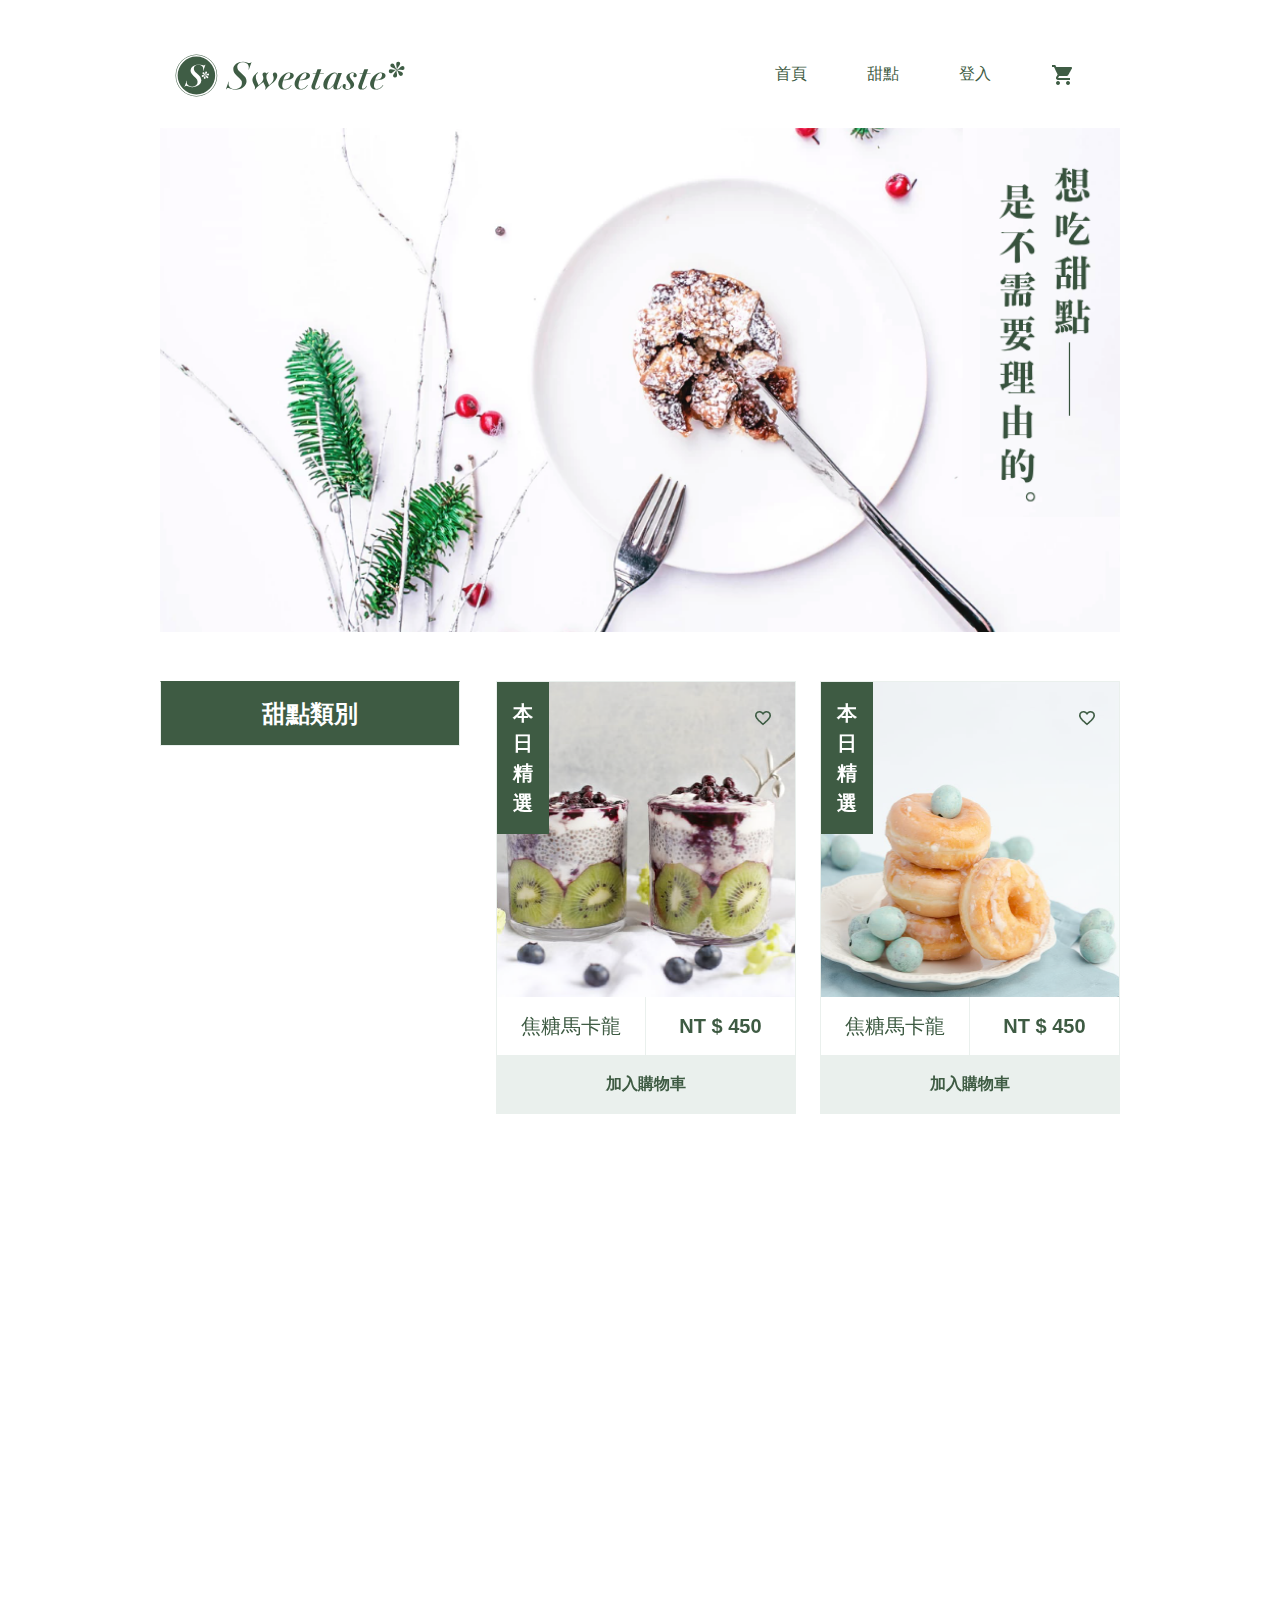
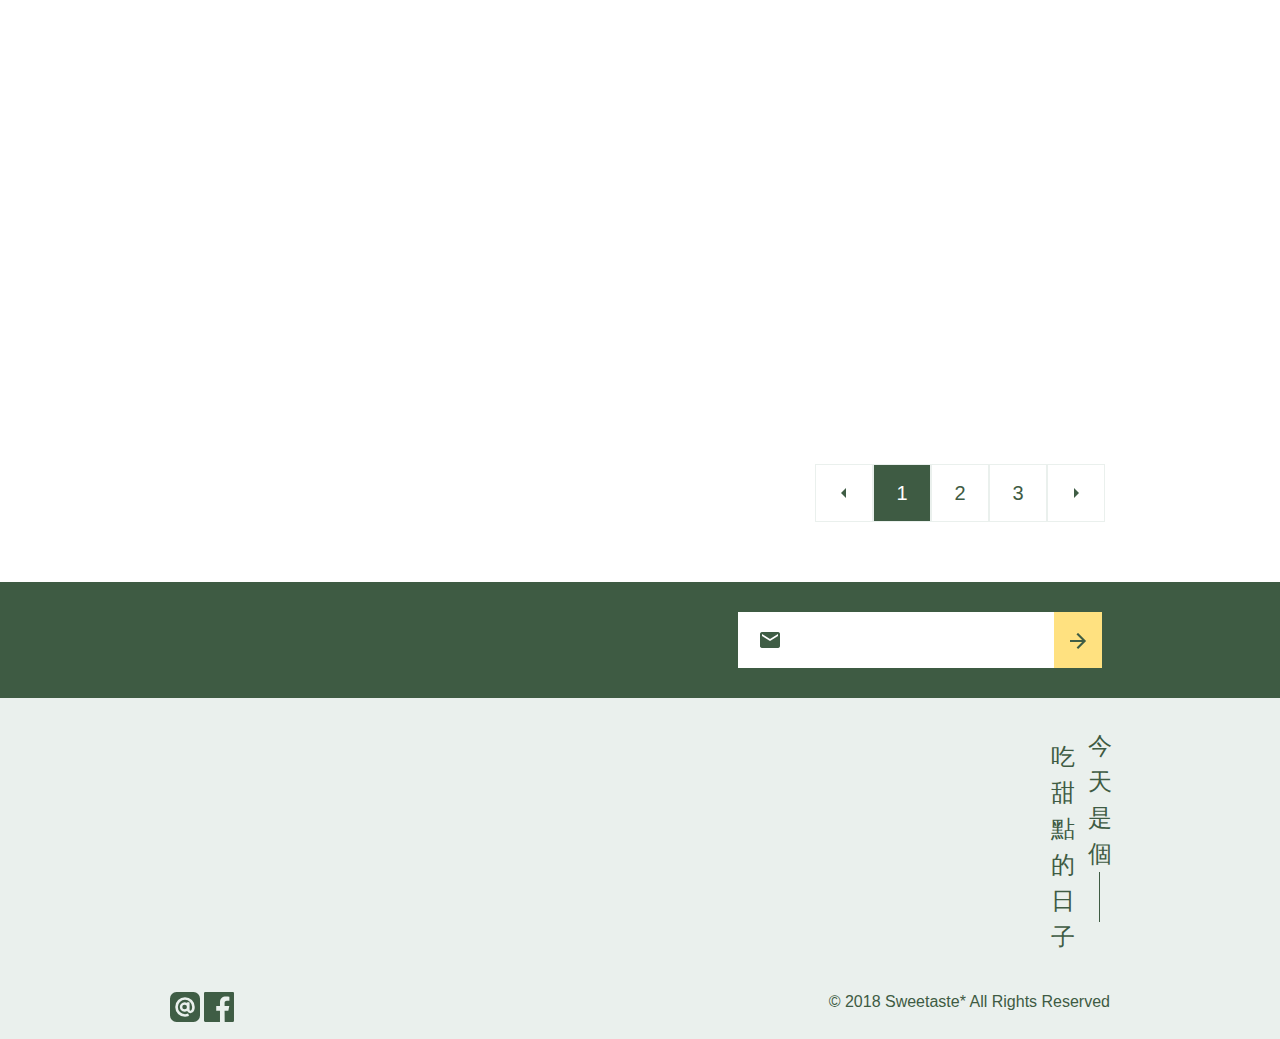
==== commit dcbeff3c: "footer not fix" ====
--- a/front-page/index.html
+++ b/front-page/index.html
@@ -64,7 +64,7 @@
 
 
 
-    <div class="container  d-flex ">
+    <div class="container  d-flex pt-5 ">
         <div class="row">
             <div class="menu col-12 col-md-4 d-flex flex-column p-0 m-0 w-100" data-aos="fade-up-right">
                 <div class="title-btn btn rounded-0 bg-green">
@@ -85,7 +85,7 @@
     
             </div>
     
-            <div class=" product col-md-8 pr-0">
+            <div class=" product col-md-8 pl-0 pl-md-3 pr-0">
                 <div class="product-item" data-aos="fade-up-right">
                     <img src="p-1.png" alt="">
                     <div class="info d-flex">
@@ -282,7 +282,7 @@
             </div>
 
 
-            <div class="input-btn d-flex border-0 p-0 mx-auto my-mb-auto">
+            <div class="input-btn d-flex justify-content-center align-items-center border-0 p-0 p-md-5 ml-auto my-auto">
 
                 <div class="email-form border-0 ">
 
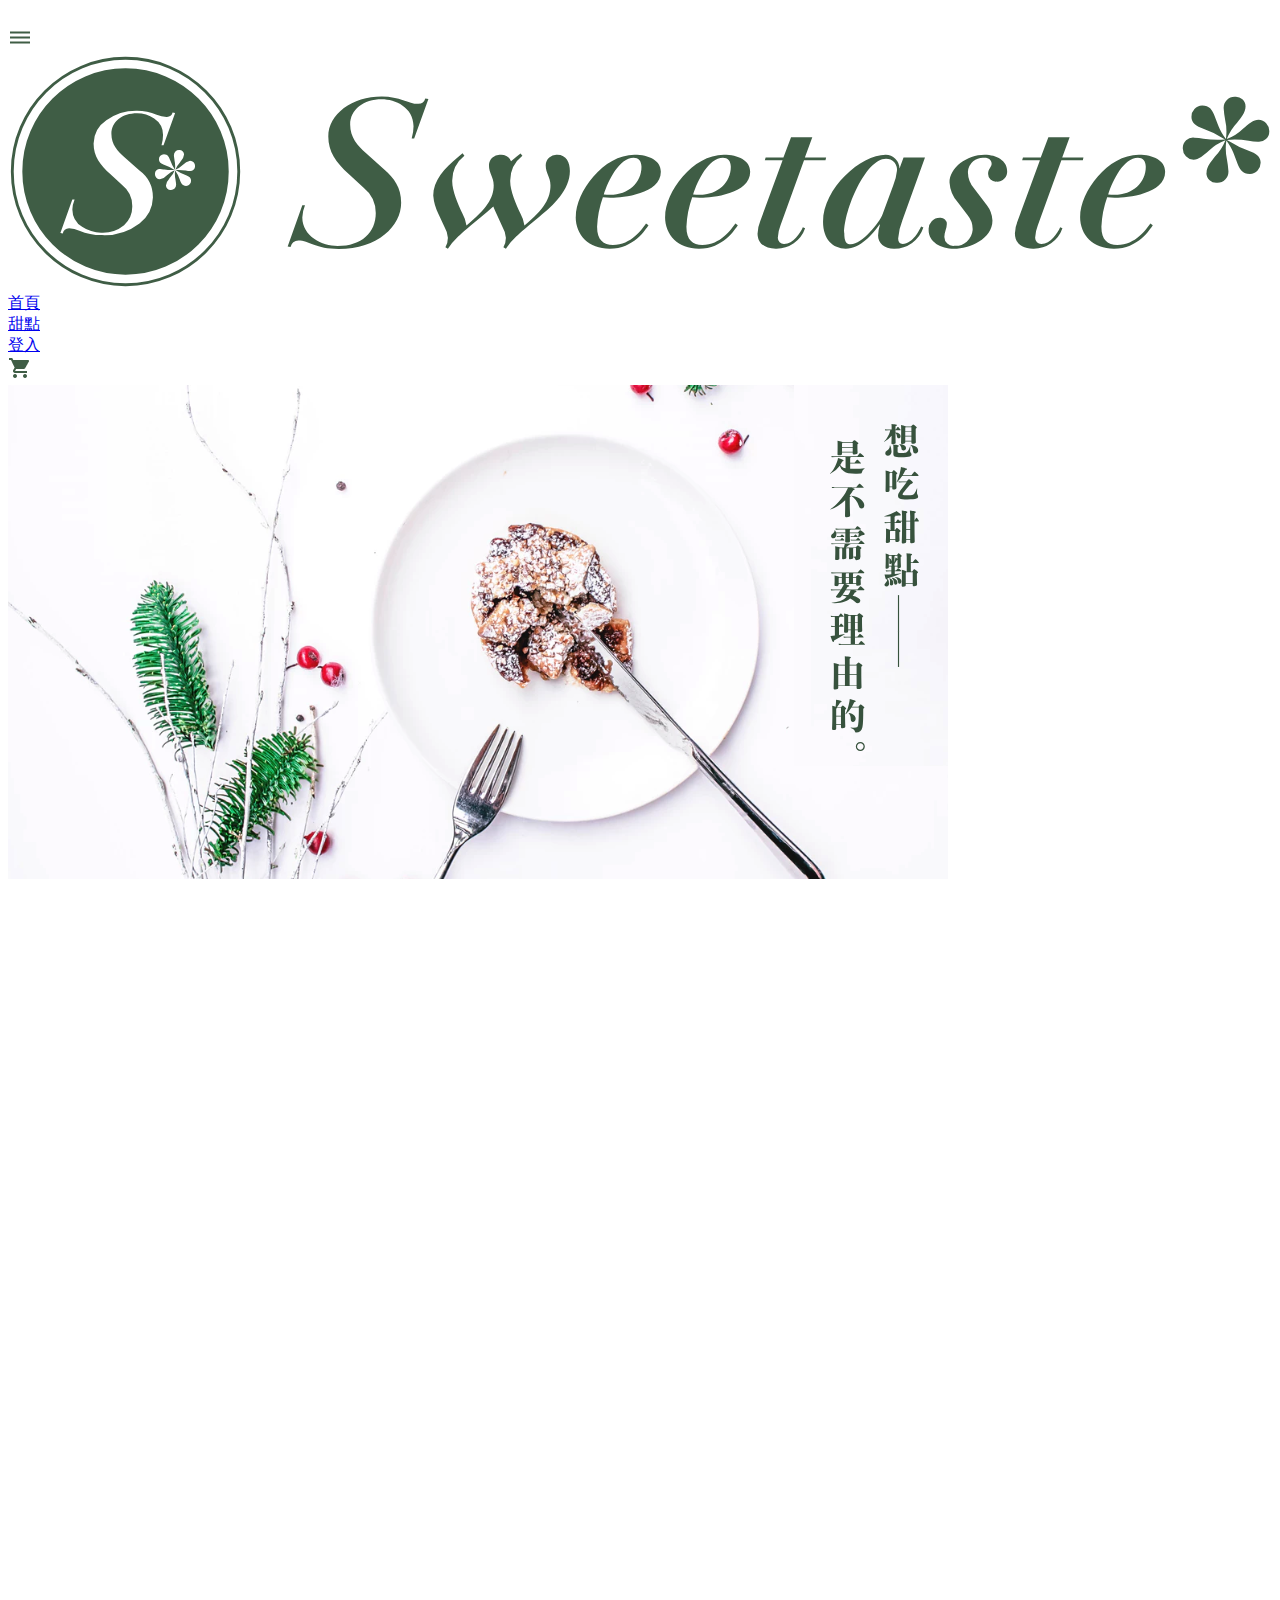
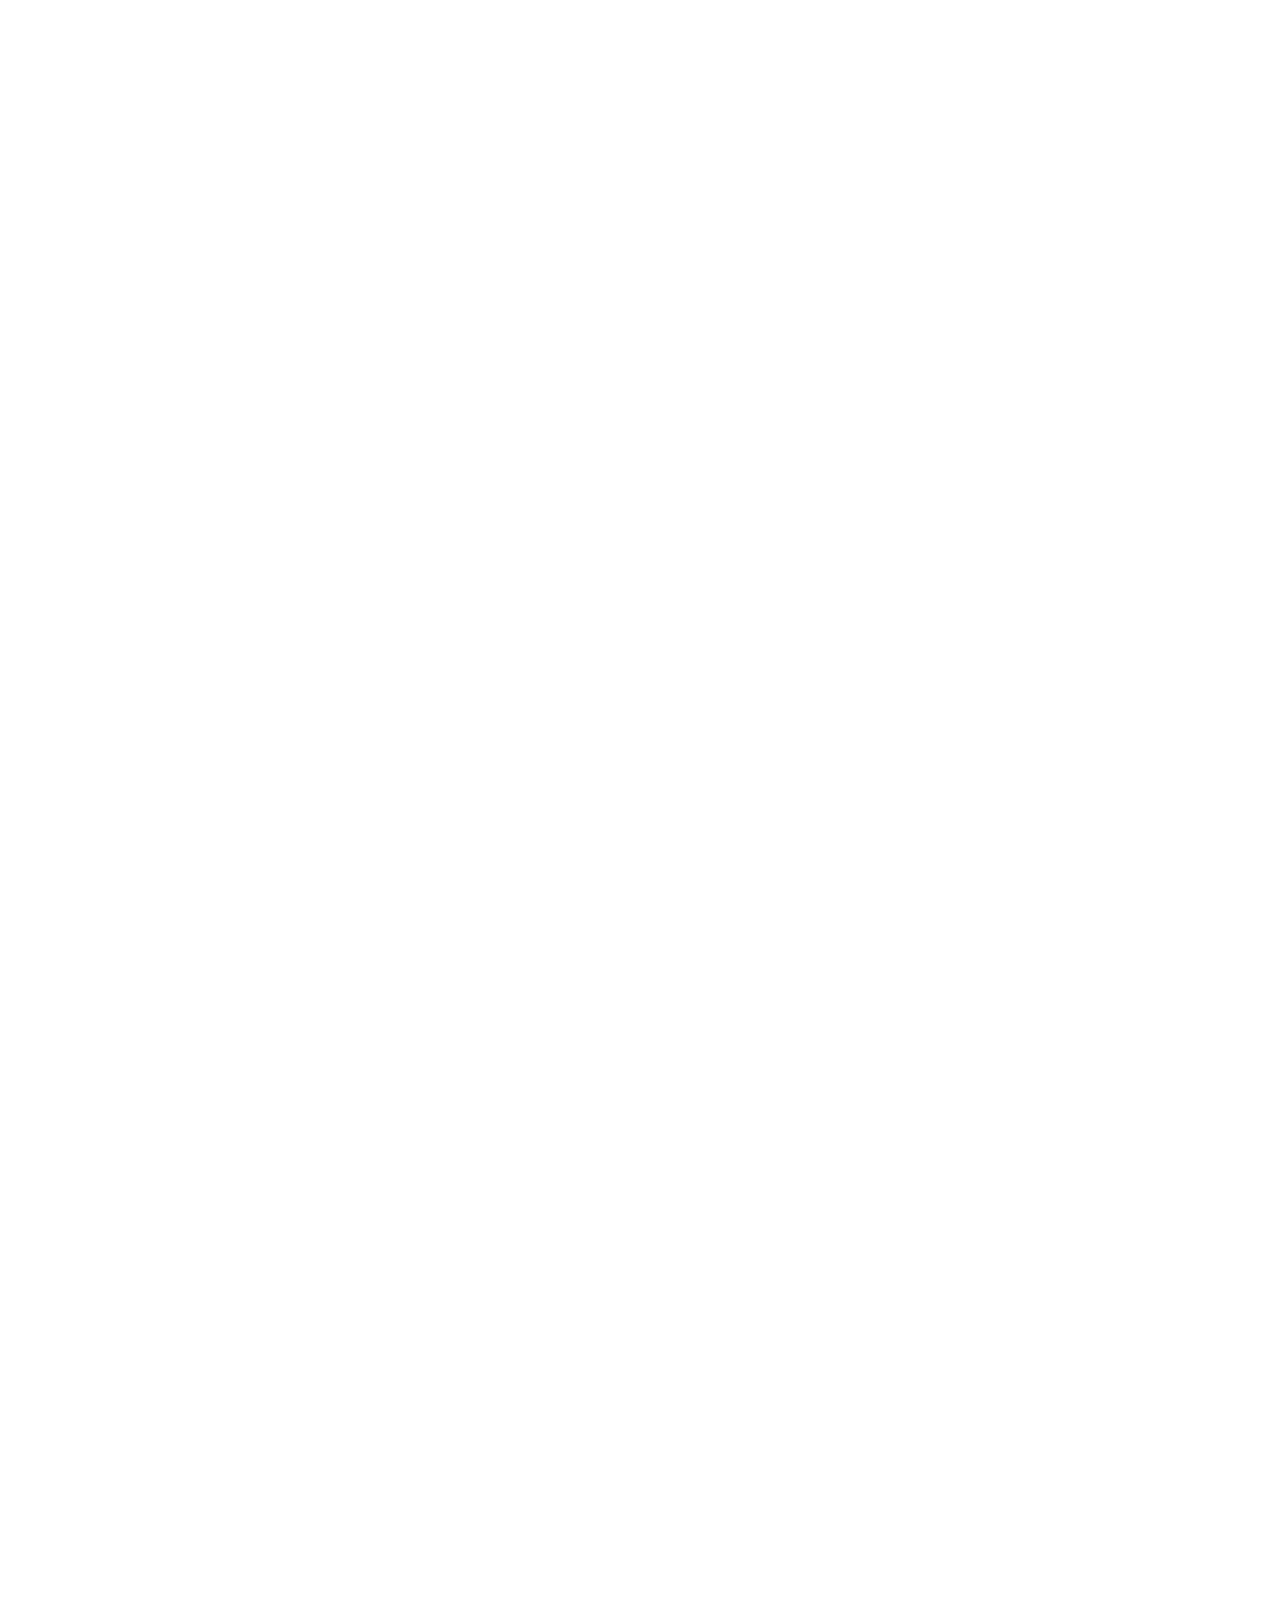
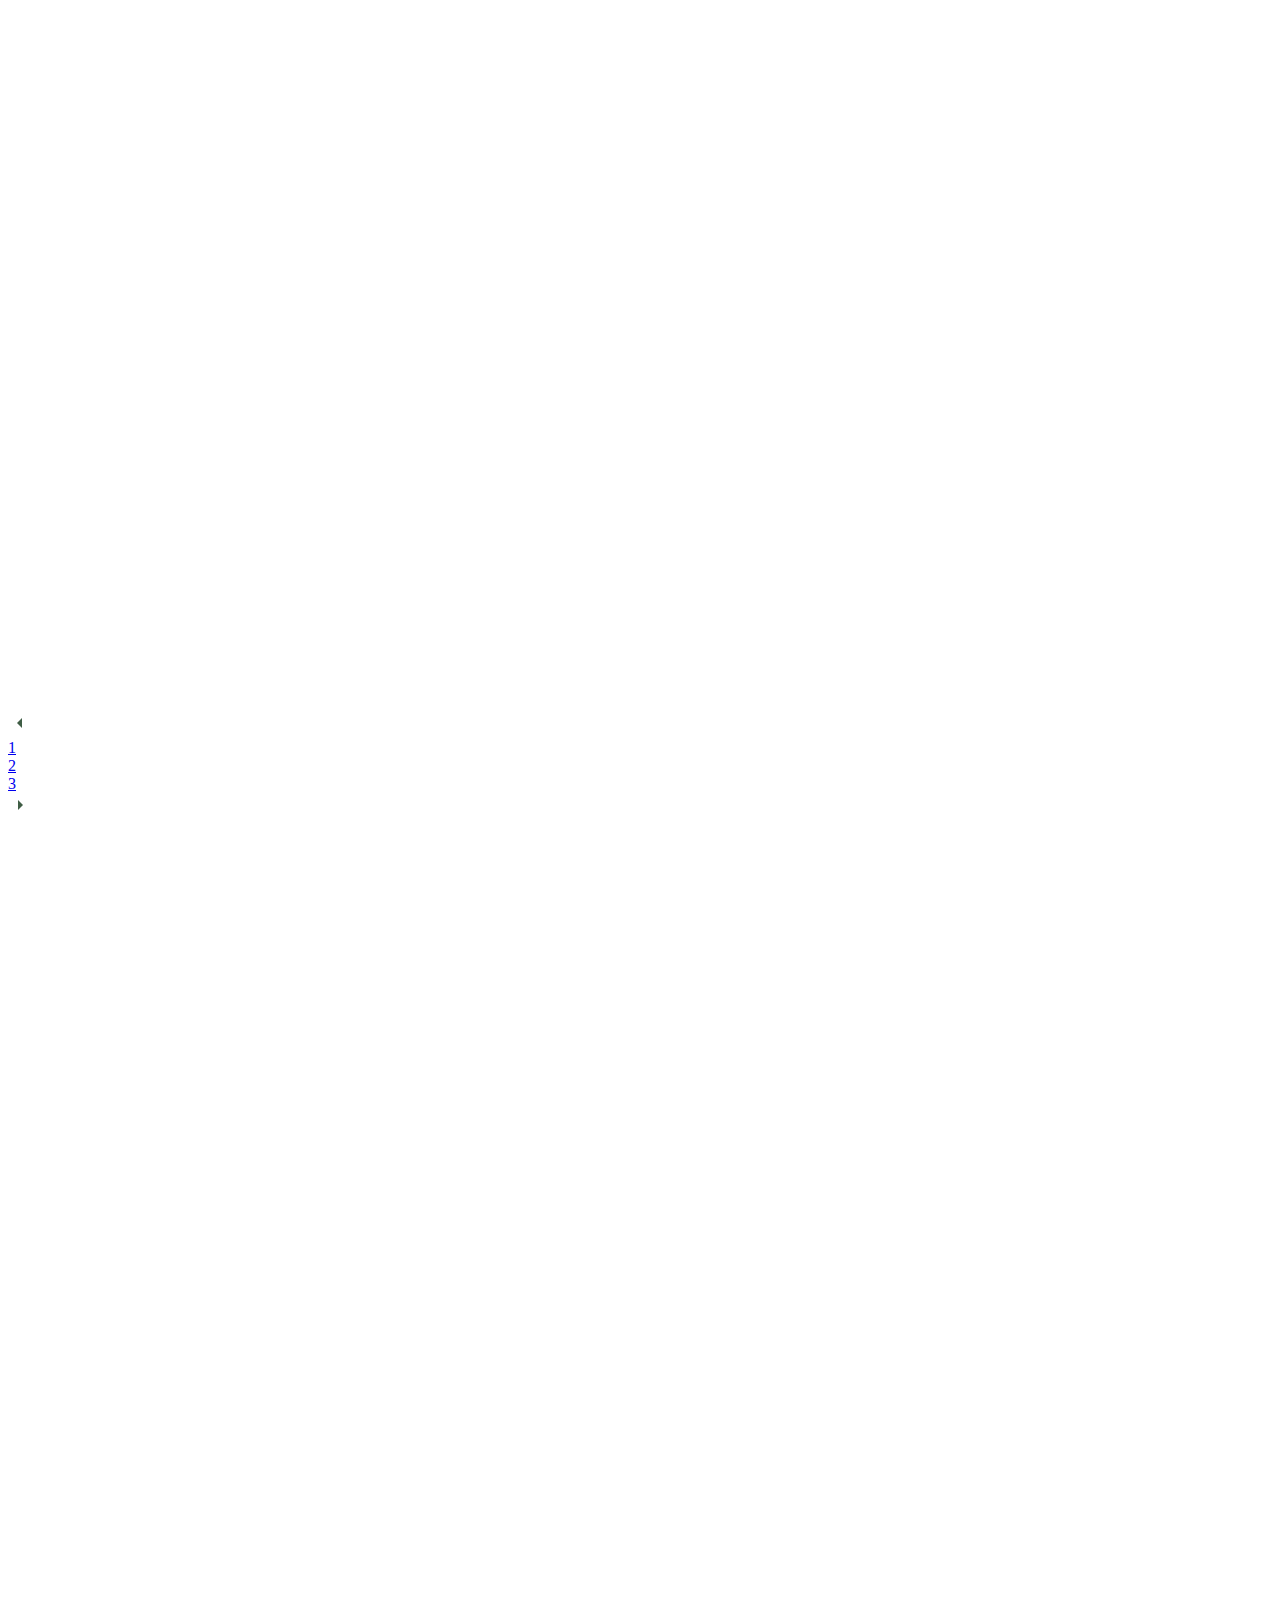
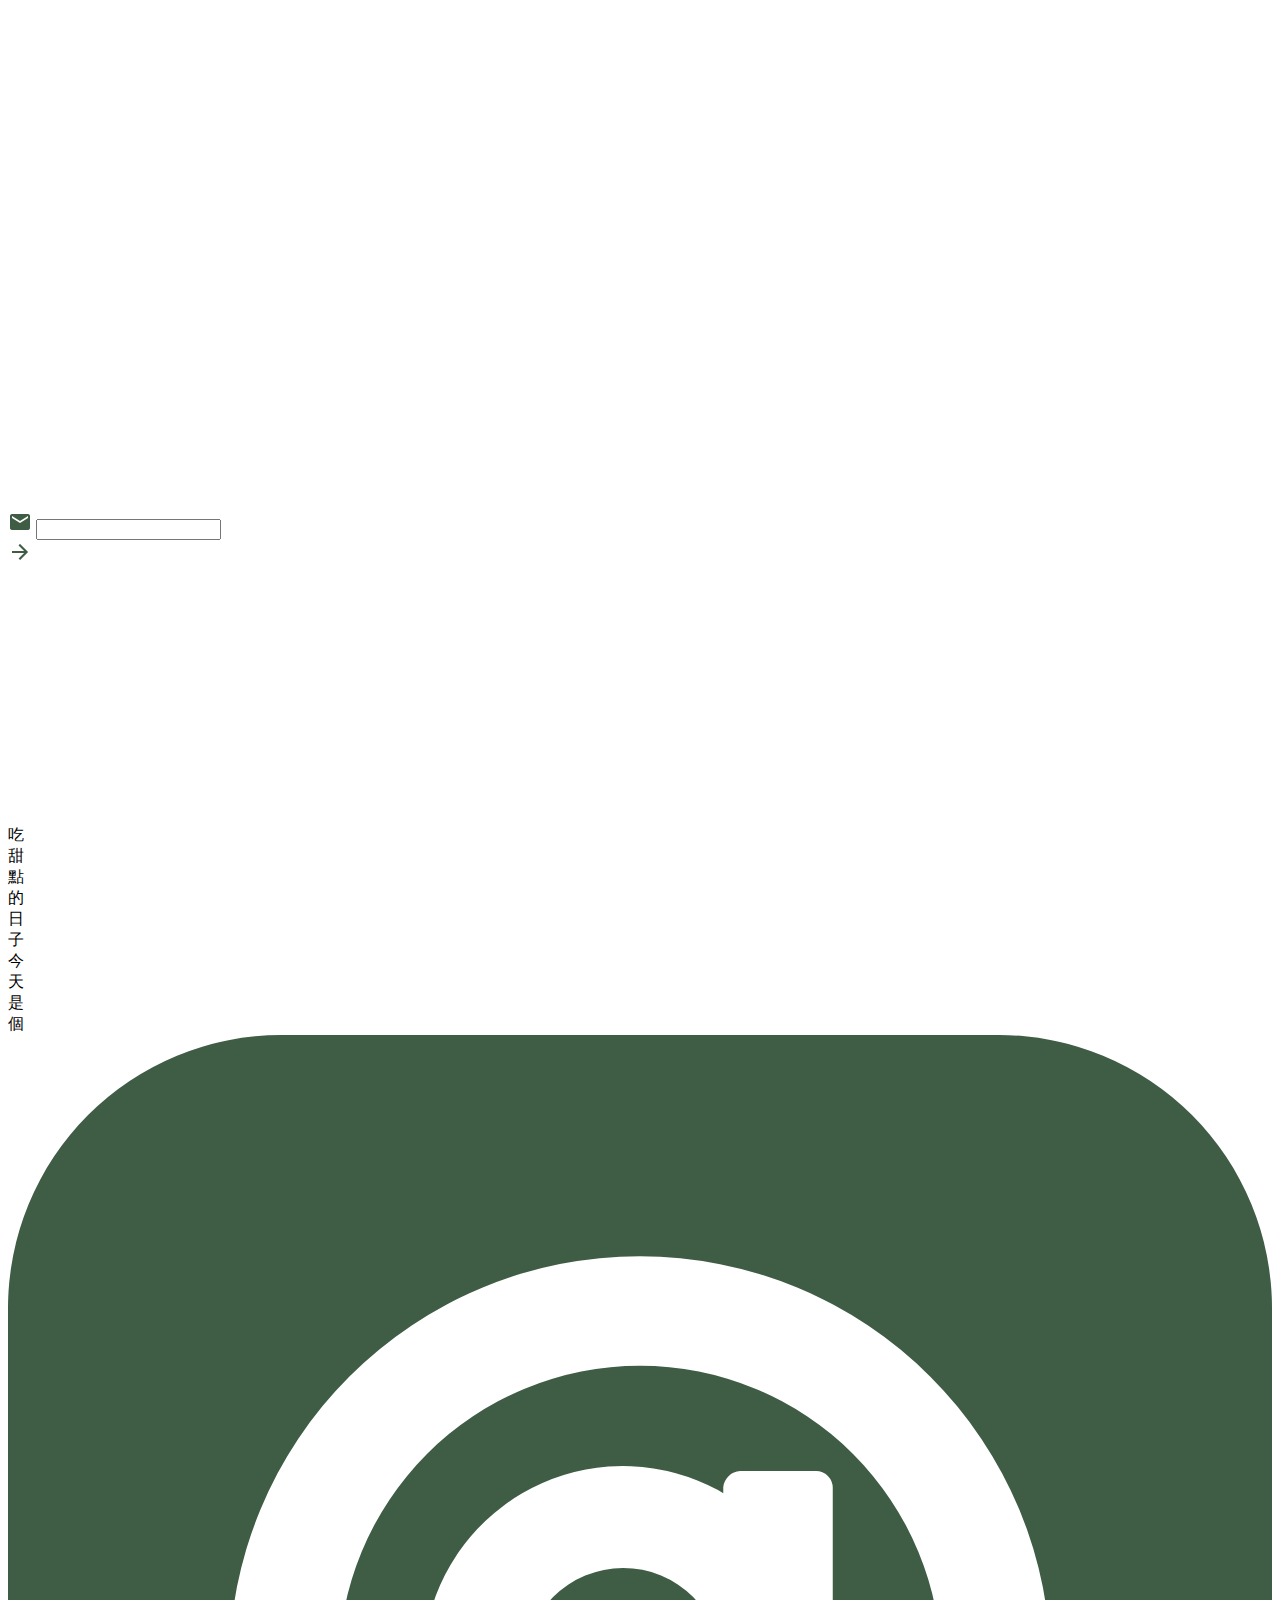
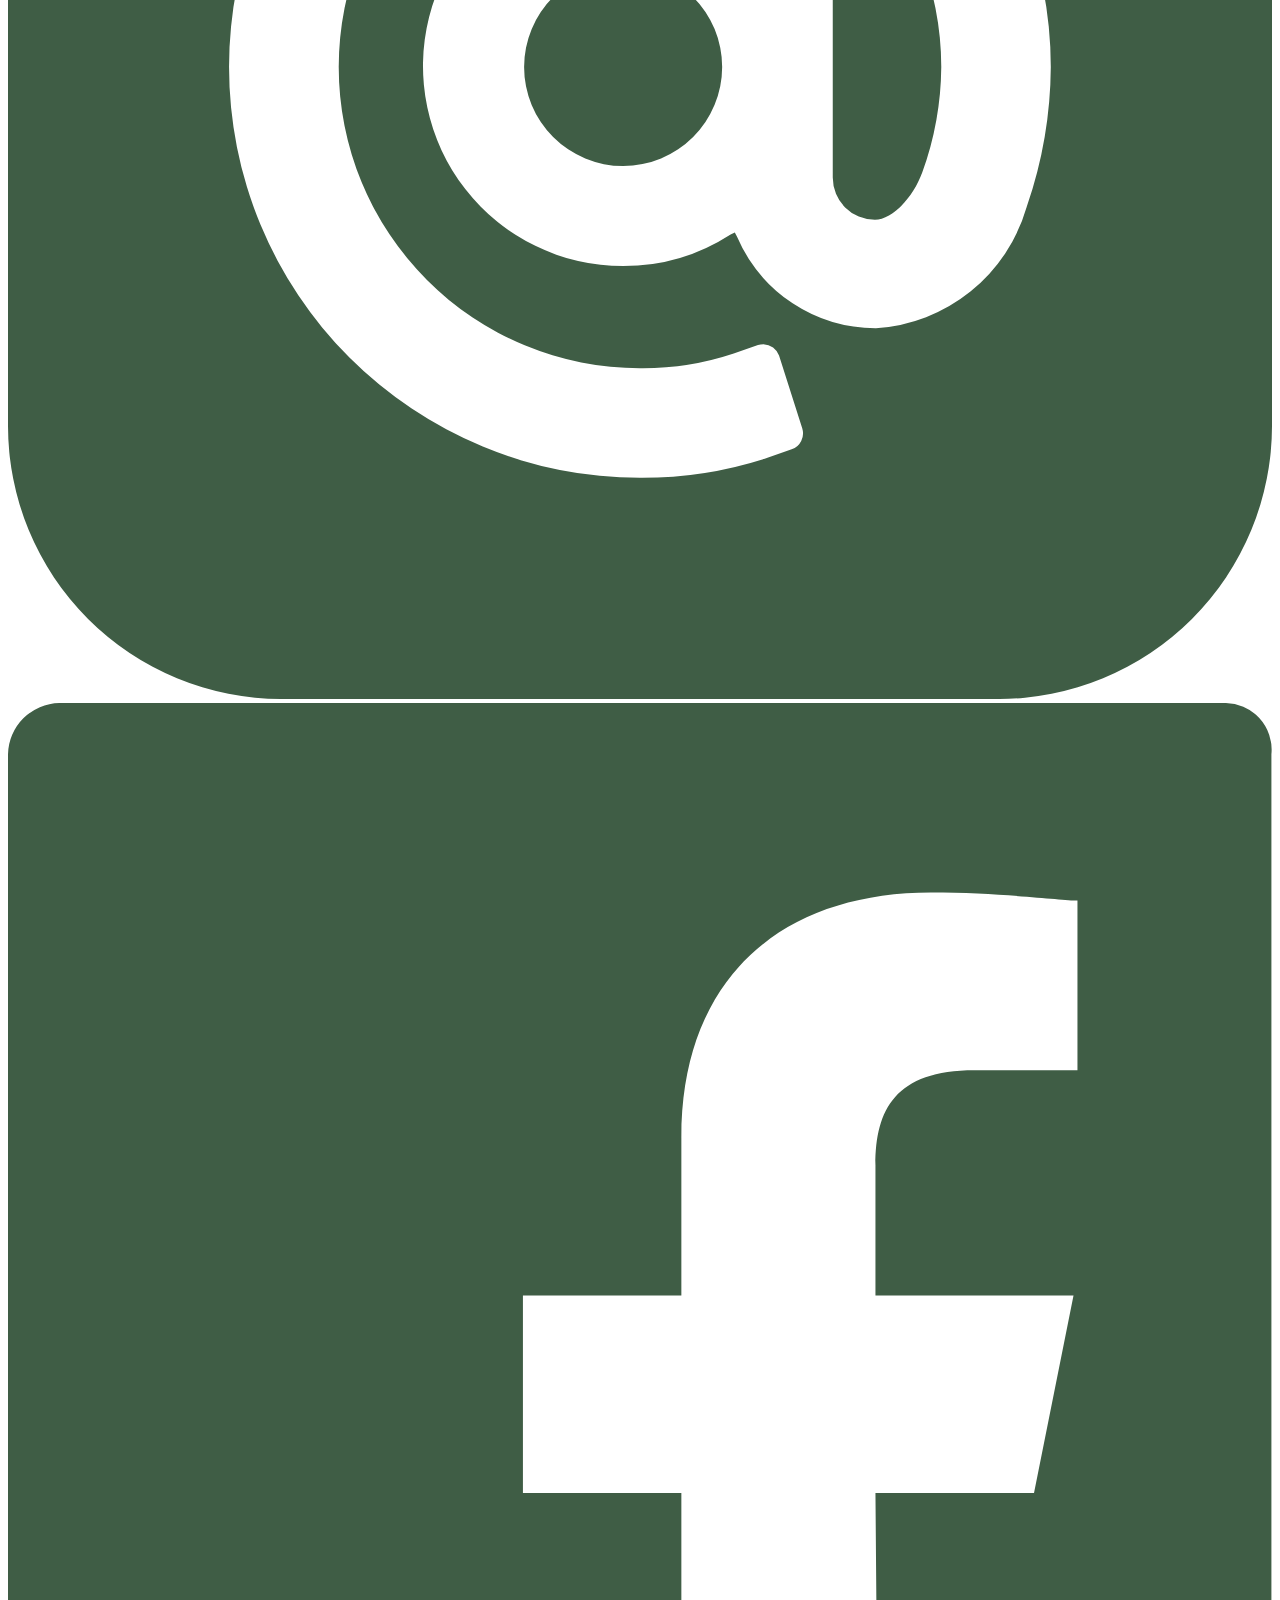
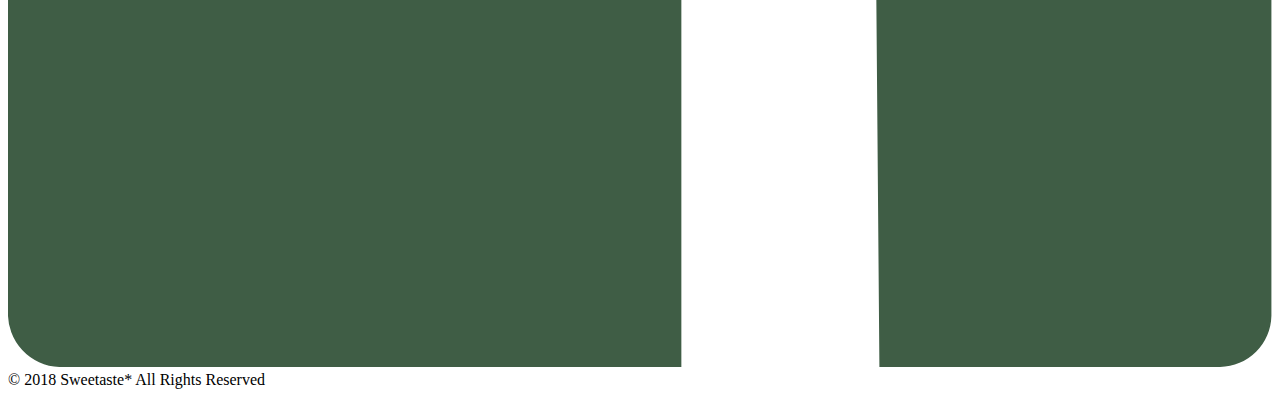
==== commit de689b78: "page content start" ====
--- a/front-page/index.html
+++ b/front-page/index.html
@@ -6,7 +6,9 @@
     <meta name="viewport" content="width=device-width, initial-scale=1.0">
     <title>cake Demo</title>
 
-    <link rel="stylesheet" href="../css/index.min.css">
+    <!--  資料夾的css -->
+
+    <link rel="stylesheet" href="">
 
 
      
